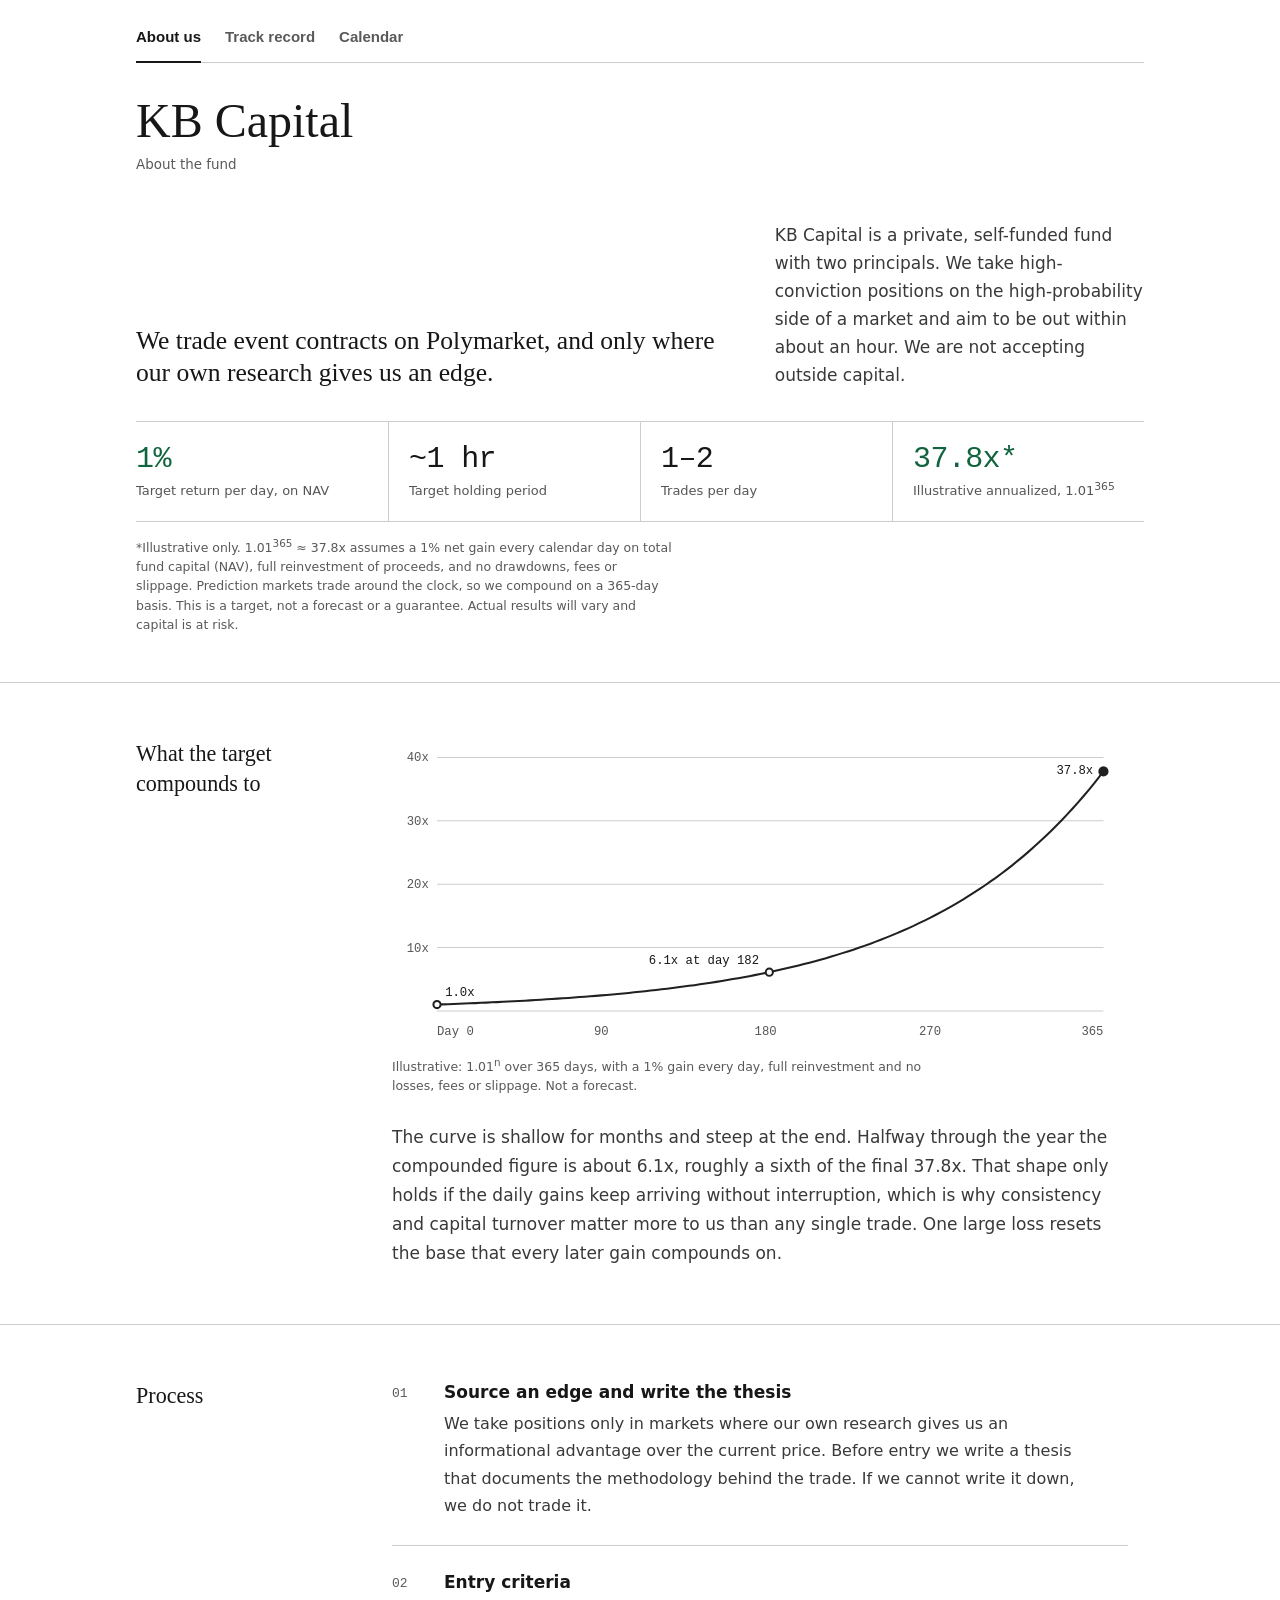
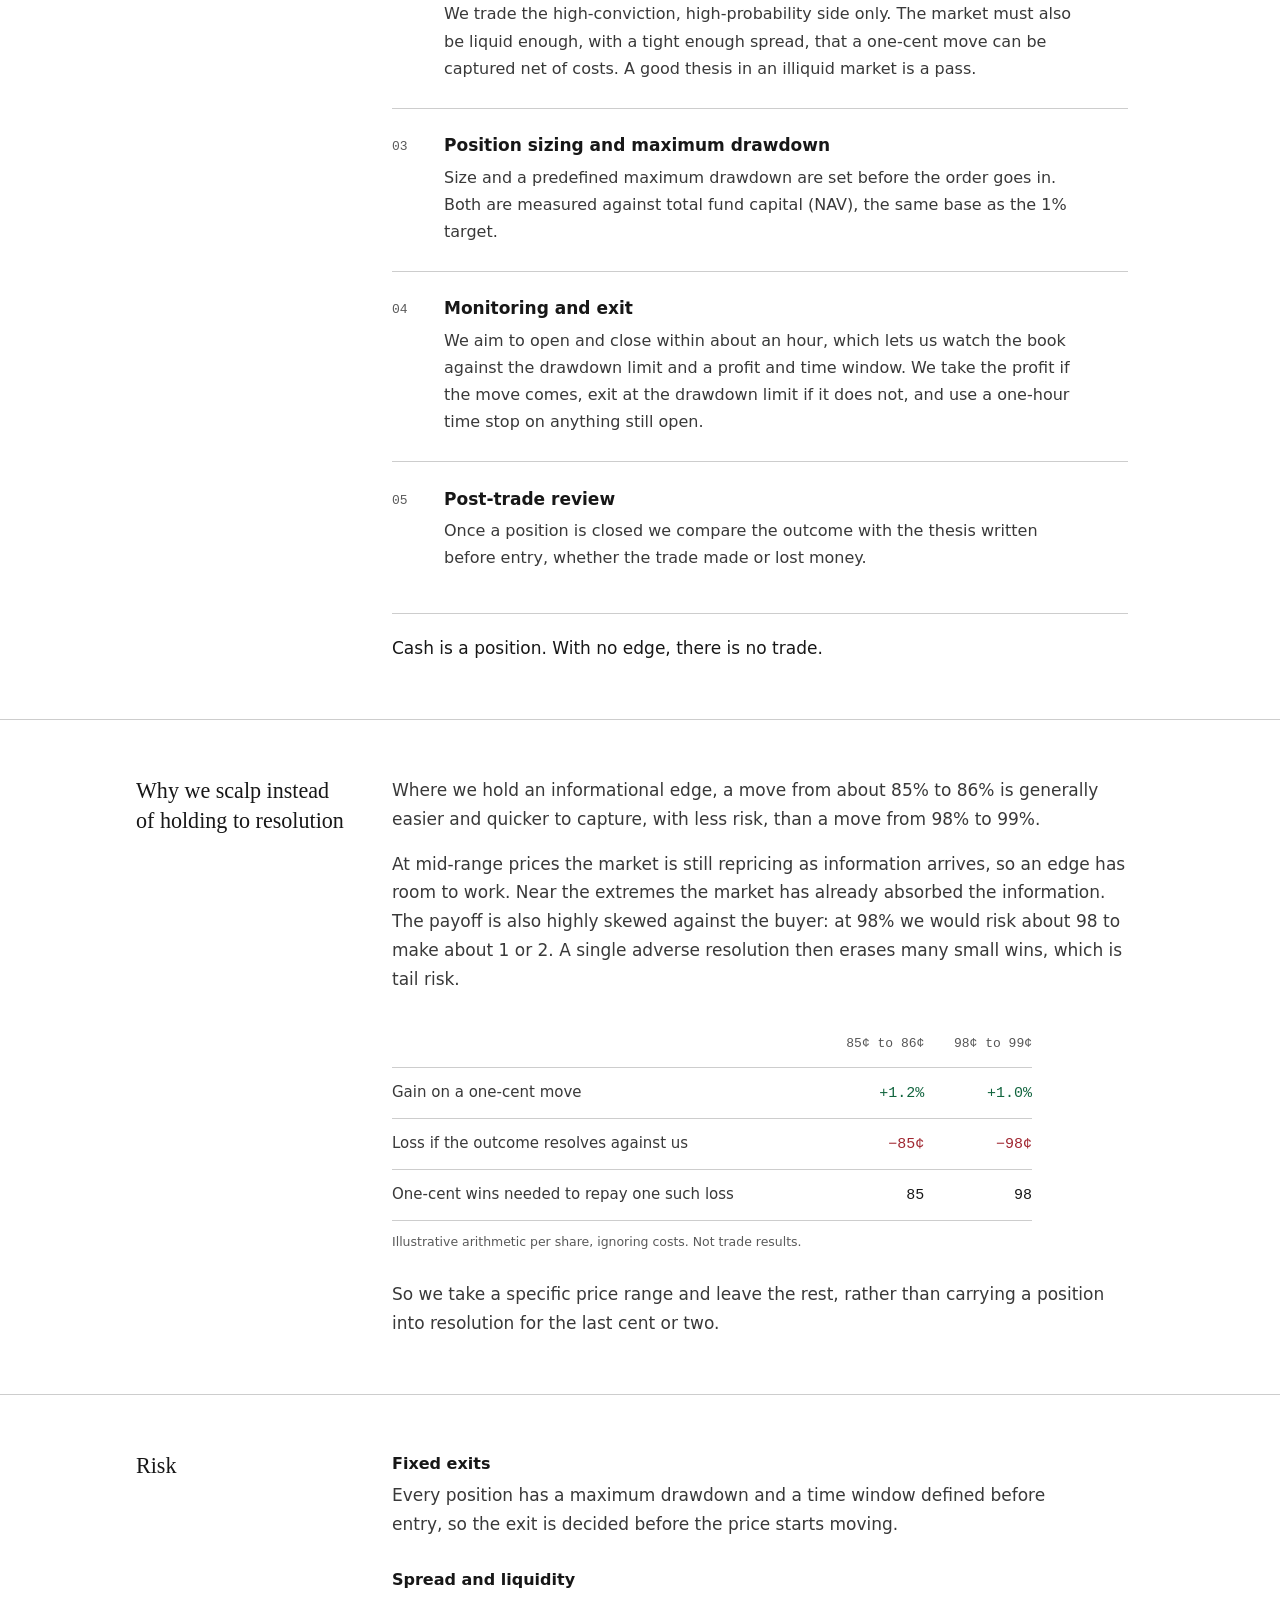
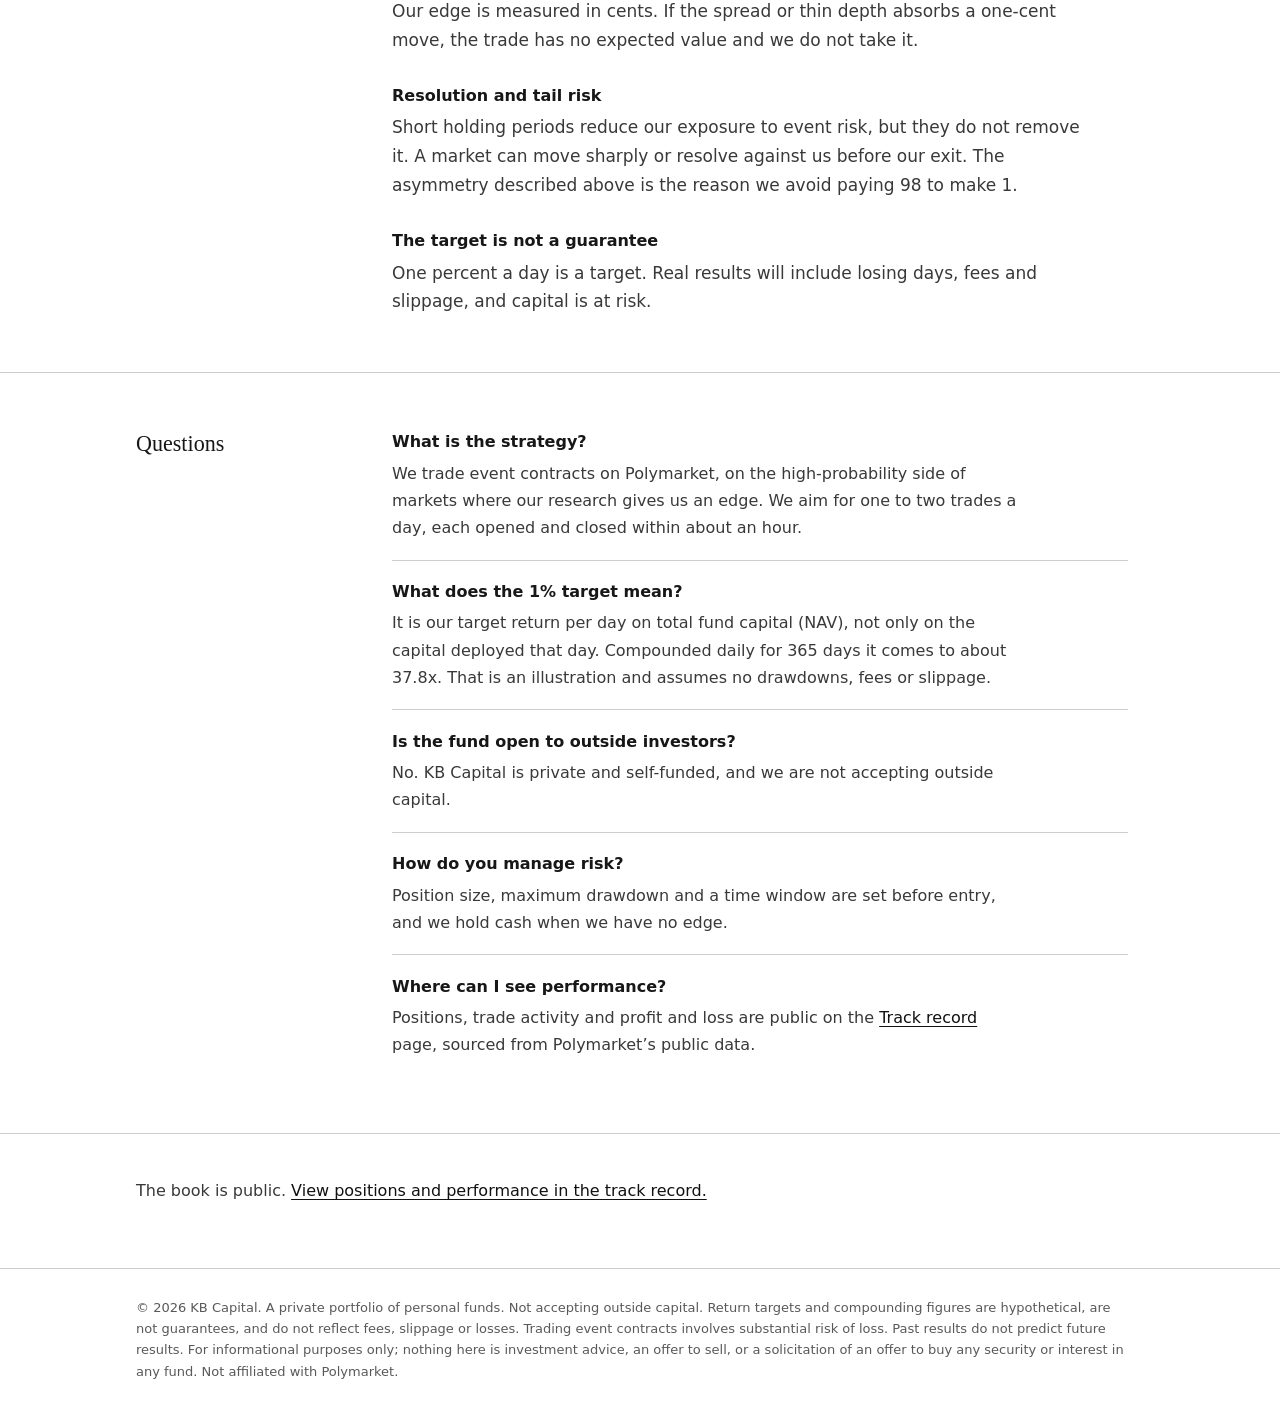
==== index.html @ a749945e "Make the wallet directly copyable and color financial figures" ====
<!doctype html>
<html lang="en">
<head>
  <meta charset="utf-8">
  <meta name="viewport" content="width=device-width, initial-scale=1, viewport-fit=cover">
  <title>KB Capital | Private event-contract fund</title>
  <meta name="description" content="KB Capital is a private, self-funded fund trading event contracts on Polymarket, only where its own research gives it an informational edge.">
  <meta http-equiv="Content-Security-Policy" content="default-src 'none'; script-src 'self'; style-src 'self' https://fonts.googleapis.com; font-src https://fonts.gstatic.com; img-src 'self' data:; base-uri 'none'; form-action 'none'">
  <meta name="referrer" content="no-referrer">
  <meta name="color-scheme" content="light">
  <meta name="theme-color" content="#ffffff">
  <meta property="og:title" content="KB Capital | Private event-contract fund">
  <meta property="og:image" content="https://kbcap.fund/favicon.png">
  <meta property="og:description" content="A private, self-funded fund trading event contracts on Polymarket, only where its own research gives it an informational edge.">
  <link rel="canonical" href="https://kbcap.fund/">
  <link rel="icon" type="image/png" href="/favicon.png">
  <link rel="apple-touch-icon" href="/favicon.png">
  <link rel="preconnect" href="https://fonts.googleapis.com">
  <link rel="preconnect" href="https://fonts.gstatic.com" crossorigin>
  <link href="https://fonts.googleapis.com/css2?family=Inter:wght@400;500;600;700&family=JetBrains+Mono:wght@400;500&family=Open+Sans:wght@400;500;600;700&display=swap" rel="stylesheet">
  <link rel="stylesheet" href="/about.css?v=6">
  <link rel="stylesheet" href="/paper.css?v=2">
</head>
<body>
  <!-- Top bar (same as the Predictions and Calendar pages) -->
  <div class="topbar">
    <div class="topbar-in">
      <nav class="topnav" aria-label="Portfolio sections">
        <a class="on" href="/" aria-current="page">About us</a>
        <a href="/predictions/">Track record</a>
        <a href="/calendar/">Calendar</a>
      </nav>
    </div>
  </div>

  <main>
    <!-- Hero -->
    <header class="fund-heading wrap"><h1>KB Capital</h1><p>About the fund</p></header>
    <section class="hero" aria-labelledby="h-hero">
      <div class="wrap hero-in">
        <h2 id="h-hero">We trade event contracts on Polymarket, and only where our own research gives us an edge.</h2>
        <p class="lede">KB Capital is a private, self-funded fund with two principals. We take high-conviction positions on the high-probability side of a market and aim to be out within about an hour. We are not accepting outside capital.</p>
      </div>
    </section>

    <!-- Key figures -->
    <section class="figures" aria-label="Key figures">
      <div class="wrap">
        <dl class="figs">
          <div><dt>Target return per day, on NAV</dt><dd>1%</dd></div>
          <div><dt>Target holding period</dt><dd>~1 hr</dd></div>
          <div><dt>Trades per day</dt><dd>1&ndash;2</dd></div>
          <div><dt>Illustrative annualized, 1.01<sup>365</sup></dt><dd>37.8x*</dd></div>
        </dl>
        <p class="fine">*Illustrative only. 1.01<sup>365</sup> &asymp; 37.8x assumes a 1% net gain every calendar day on total fund capital (NAV), full reinvestment of proceeds, and no drawdowns, fees or slippage. Prediction markets trade around the clock, so we compound on a 365-day basis. This is a target, not a forecast or a guarantee. Actual results will vary and capital is at risk.</p>
      </div>
    </section>

    <!-- Compounding curve -->
    <section class="sec sec-tight" aria-labelledby="h-curve">
      <div class="wrap sec-in">
        <h2 id="h-curve">What the target compounds to</h2>
        <div class="sec-body">
          <figure class="chart">
<svg class="curve cw" viewBox="0 0 720 300" role="img" aria-labelledby="cw-t cw-d" focusable="false">
<title id="cw-t">Illustrative compounding curve</title>
<desc id="cw-d">A 1% gain every day for 365 days compounds from 1.0x to about 37.8x. The curve is shallow for the first half of the year, about 6.1x at day 182, and steep in the last quarter. Illustrative only.</desc>
<g class="grid">
<line x1="44" x2="696" y1="204.0" y2="204.0"/>
<line x1="44" x2="696" y1="142.0" y2="142.0"/>
<line x1="44" x2="696" y1="80.0" y2="80.0"/>
<line x1="44" x2="696" y1="18.0" y2="18.0"/>
</g>
<line class="base" x1="44" x2="696" y1="266.0" y2="266.0"/>
<g class="ax ay">
<text x="36" y="208.0" text-anchor="end">10x</text>
<text x="36" y="146.0" text-anchor="end">20x</text>
<text x="36" y="84.0" text-anchor="end">30x</text>
<text x="36" y="22.0" text-anchor="end">40x</text>
</g>
<g class="ax ax-x">
<text x="44.0" y="290" text-anchor="start">Day 0</text>
<text x="204.8" y="290" text-anchor="middle">90</text>
<text x="365.5" y="290" text-anchor="middle">180</text>
<text x="526.3" y="290" text-anchor="middle">270</text>
<text x="696.0" y="290" text-anchor="end">365</text>
</g>
<path class="line" d="M44.0 259.8 L49.4 259.6 L54.7 259.4 L60.1 259.2 L65.4 259.0 L70.8 258.8 L76.2 258.6 L81.5 258.4 L86.9 258.1 L92.2 257.9 L97.6 257.6 L102.9 257.4 L108.3 257.1 L113.7 256.9 L119.0 256.6 L124.4 256.3 L129.7 256.0 L135.1 255.7 L140.5 255.4 L145.8 255.1 L151.2 254.7 L156.5 254.4 L161.9 254.0 L167.3 253.7 L172.6 253.3 L178.0 252.9 L183.3 252.5 L188.7 252.1 L194.0 251.7 L199.4 251.3 L204.8 250.8 L210.1 250.4 L215.5 249.9 L220.8 249.4 L226.2 248.9 L231.6 248.4 L236.9 247.8 L242.3 247.3 L247.6 246.7 L253.0 246.1 L258.4 245.5 L263.7 244.9 L269.1 244.3 L274.4 243.6 L279.8 242.9 L285.2 242.2 L290.5 241.5 L295.9 240.8 L301.2 240.0 L306.6 239.2 L311.9 238.4 L317.3 237.6 L322.7 236.7 L328.0 235.8 L333.4 234.9 L338.7 234.0 L344.1 233.0 L349.5 232.0 L354.8 231.0 L360.2 229.9 L365.5 228.8 L370.9 227.7 L376.3 226.5 L381.6 225.3 L387.0 224.1 L392.3 222.8 L397.7 221.5 L403.0 220.2 L408.4 218.8 L413.8 217.4 L419.1 215.9 L424.5 214.4 L429.8 212.8 L435.2 211.2 L440.6 209.5 L445.9 207.8 L451.3 206.1 L456.6 204.3 L462.0 202.4 L467.4 200.5 L472.7 198.5 L478.1 196.4 L483.4 194.3 L488.8 192.1 L494.1 189.9 L499.5 187.6 L504.9 185.2 L510.2 182.8 L515.6 180.2 L520.9 177.7 L526.3 175.0 L531.7 172.2 L537.0 169.4 L542.4 166.4 L547.7 163.4 L553.1 160.3 L558.5 157.1 L563.8 153.8 L569.2 150.4 L574.5 146.9 L579.9 143.3 L585.2 139.6 L590.6 135.8 L596.0 131.8 L601.3 127.8 L606.7 123.6 L612.0 119.2 L617.4 114.8 L622.8 110.2 L628.1 105.5 L633.5 100.6 L638.8 95.6 L644.2 90.5 L649.6 85.1 L654.9 79.7 L660.3 74.0 L665.6 68.2 L671.0 62.2 L676.4 56.0 L681.7 49.7 L687.1 43.1 L692.4 36.4 L696.0 31.7"/>
<circle class="pt" cx="369.1" cy="228.1" r="3.5"/>
<text class="lab" x="359.1" y="220.1" text-anchor="end">6.1x at day 182</text>
<circle class="pt" cx="44.0" cy="259.8" r="3.5"/>
<text class="lab" x="52.0" y="251.8">1.0x</text>
<circle class="pt end" cx="696.0" cy="31.7" r="4"/>
<text class="lab end" x="686.0" y="34.7" text-anchor="end">37.8x</text>
</svg>
<svg class="curve cn" viewBox="0 0 340 280" role="img" aria-labelledby="cn-t cn-d" focusable="false">
<title id="cn-t">Illustrative compounding curve</title>
<desc id="cn-d">A 1% gain every day for 365 days compounds from 1.0x to about 37.8x. The curve is shallow for the first half of the year, about 6.1x at day 182, and steep in the last quarter. Illustrative only.</desc>
<g class="grid">
<line x1="40" x2="324" y1="190.5" y2="190.5"/>
<line x1="40" x2="324" y1="133.0" y2="133.0"/>
<line x1="40" x2="324" y1="75.5" y2="75.5"/>
<line x1="40" x2="324" y1="18.0" y2="18.0"/>
</g>
<line class="base" x1="40" x2="324" y1="248.0" y2="248.0"/>
<g class="ax ay">
<text x="32" y="194.5" text-anchor="end">10x</text>
<text x="32" y="137.0" text-anchor="end">20x</text>
<text x="32" y="79.5" text-anchor="end">30x</text>
<text x="32" y="22.0" text-anchor="end">40x</text>
</g>
<g class="ax ax-x">
<text x="40.0" y="270" text-anchor="start">Day 0</text>
<text x="180.1" y="270" text-anchor="middle">180</text>
<text x="324.0" y="270" text-anchor="end">365</text>
</g>
<path class="line" d="M40.0 242.2 L42.3 242.1 L44.7 241.9 L47.0 241.7 L49.3 241.5 L51.7 241.3 L54.0 241.1 L56.3 240.9 L58.7 240.7 L61.0 240.5 L63.3 240.2 L65.7 240.0 L68.0 239.8 L70.3 239.5 L72.7 239.3 L75.0 239.0 L77.3 238.7 L79.7 238.4 L82.0 238.2 L84.4 237.9 L86.7 237.6 L89.0 237.2 L91.4 236.9 L93.7 236.6 L96.0 236.2 L98.4 235.9 L100.7 235.5 L103.0 235.1 L105.4 234.7 L107.7 234.3 L110.0 233.9 L112.4 233.5 L114.7 233.1 L117.0 232.6 L119.4 232.1 L121.7 231.7 L124.0 231.2 L126.4 230.6 L128.7 230.1 L131.0 229.6 L133.4 229.0 L135.7 228.4 L138.0 227.9 L140.4 227.2 L142.7 226.6 L145.0 226.0 L147.4 225.3 L149.7 224.6 L152.0 223.9 L154.4 223.2 L156.7 222.4 L159.0 221.6 L161.4 220.8 L163.7 220.0 L166.0 219.2 L168.4 218.3 L170.7 217.4 L173.1 216.5 L175.4 215.5 L177.7 214.5 L180.1 213.5 L182.4 212.5 L184.7 211.4 L187.1 210.3 L189.4 209.2 L191.7 208.0 L194.1 206.8 L196.4 205.5 L198.7 204.2 L201.1 202.9 L203.4 201.5 L205.7 200.1 L208.1 198.7 L210.4 197.2 L212.7 195.6 L215.1 194.1 L217.4 192.4 L219.7 190.7 L222.1 189.0 L224.4 187.2 L226.7 185.4 L229.1 183.5 L231.4 181.5 L233.7 179.5 L236.1 177.4 L238.4 175.3 L240.7 173.1 L243.1 170.8 L245.4 168.5 L247.7 166.1 L250.1 163.6 L252.4 161.0 L254.8 158.4 L257.1 155.7 L259.4 152.9 L261.8 150.0 L264.1 147.0 L266.4 144.0 L268.8 140.8 L271.1 137.6 L273.4 134.2 L275.8 130.8 L278.1 127.2 L280.4 123.6 L282.8 119.8 L285.1 115.9 L287.4 111.9 L289.8 107.8 L292.1 103.5 L294.4 99.1 L296.8 94.6 L299.1 90.0 L301.4 85.2 L303.8 80.3 L306.1 75.2 L308.4 70.0 L310.8 64.6 L313.1 59.0 L315.4 53.3 L317.8 47.4 L320.1 41.3 L322.4 35.0 L324.0 30.7"/>
<circle class="pt" cx="181.6" cy="212.8" r="3.5"/>
<text class="lab" x="171.6" y="204.8" text-anchor="end">6.1x at day 182</text>
<circle class="pt" cx="40.0" cy="242.2" r="3.5"/>
<text class="lab" x="48.0" y="234.2">1.0x</text>
<circle class="pt end" cx="324.0" cy="30.7" r="4"/>
<text class="lab end" x="314.0" y="33.7" text-anchor="end">37.8x</text>
</svg>
            <figcaption>Illustrative: 1.01<sup>n</sup> over 365 days, with a 1% gain every day, full reinvestment and no losses, fees or slippage. Not a forecast.</figcaption>
          </figure>
          <p class="prose">The curve is shallow for months and steep at the end. Halfway through the year the compounded figure is about 6.1x, roughly a sixth of the final 37.8x. That shape only holds if the daily gains keep arriving without interruption, which is why consistency and capital turnover matter more to us than any single trade. One large loss resets the base that every later gain compounds on.</p>
        </div>
      </div>
    </section>

    <!-- Process -->
    <section class="sec" id="process" aria-labelledby="h-process">
      <div class="wrap sec-in">
        <h2 id="h-process">Process</h2>
        <div class="sec-body">
          <ol class="process">
            <li>
              <span class="n">01</span>
              <div>
                <h3>Source an edge and write the thesis</h3>
                <p>We take positions only in markets where our own research gives us an informational advantage over the current price. Before entry we write a thesis that documents the methodology behind the trade. If we cannot write it down, we do not trade it.</p>
                <!-- TODO: add what the thesis template contains (fields, length) if you want to show it. -->
              </div>
            </li>
            <li>
              <span class="n">02</span>
              <div>
                <h3>Entry criteria</h3>
                <p>We trade the high-conviction, high-probability side only. The market must also be liquid enough, with a tight enough spread, that a one-cent move can be captured net of costs. A good thesis in an illiquid market is a pass.</p>
                <!-- TODO: add the probability range you consider tradeable, if you want to publish it. -->
              </div>
            </li>
            <li>
              <span class="n">03</span>
              <div>
                <h3>Position sizing and maximum drawdown</h3>
                <p>Size and a predefined maximum drawdown are set before the order goes in. Both are measured against total fund capital (NAV), the same base as the 1% target.</p>
              </div>
            </li>
            <li>
              <span class="n">04</span>
              <div>
                <h3>Monitoring and exit</h3>
                <p>We aim to open and close within about an hour, which lets us watch the book against the drawdown limit and a profit and time window. We take the profit if the move comes, exit at the drawdown limit if it does not, and use a one-hour time stop on anything still open.</p>
              </div>
            </li>
            <li>
              <span class="n">05</span>
              <div>
                <h3>Post-trade review</h3>
                <p>Once a position is closed we compare the outcome with the thesis written before entry, whether the trade made or lost money.</p>
                <!-- TODO: describe the review format or cadence if you want to publish it. -->
              </div>
            </li>
          </ol>
          <p class="prose aside">Cash is a position. With no edge, there is no trade.</p>
        </div>
      </div>
    </section>

    <!-- Principle -->
    <section class="sec sec-wide" id="principle" aria-labelledby="h-principle">
      <div class="wrap sec-in">
        <h2 id="h-principle">Why we scalp instead of holding to resolution</h2>
        <div class="sec-body">
          <p class="prose">Where we hold an informational edge, a move from about 85% to 86% is generally easier and quicker to capture, with less risk, than a move from 98% to 99%.</p>
          <p class="prose">At mid-range prices the market is still repricing as information arrives, so an edge has room to work. Near the extremes the market has already absorbed the information. The payoff is also highly skewed against the buyer: at 98% we would risk about 98 to make about 1 or 2. A single adverse resolution then erases many small wins, which is tail risk.</p>
          <table class="tbl">
            <caption>Illustrative arithmetic per share, ignoring costs. Not trade results.</caption>
            <thead>
              <tr><th scope="col"></th><th scope="col">85&cent; to 86&cent;</th><th scope="col">98&cent; to 99&cent;</th></tr>
            </thead>
            <tbody>
              <tr><th scope="row">Gain on a one-cent move</th><td class="money">+1.2%</td><td class="money">+1.0%</td></tr>
              <tr><th scope="row">Loss if the outcome resolves against us</th><td class="loss">&minus;85&cent;</td><td class="loss">&minus;98&cent;</td></tr>
              <tr><th scope="row">One-cent wins needed to repay one such loss</th><td>85</td><td>98</td></tr>
            </tbody>
          </table>
          <p class="prose">So we take a specific price range and leave the rest, rather than carrying a position into resolution for the last cent or two.</p>
        </div>
      </div>
    </section>

    <!-- Risk -->
    <section class="sec" id="risk" aria-labelledby="h-risk">
      <div class="wrap sec-in">
        <h2 id="h-risk">Risk</h2>
        <div class="sec-body prose">
          <h3>Fixed exits</h3>
          <p>Every position has a maximum drawdown and a time window defined before entry, so the exit is decided before the price starts moving.</p>
          <h3>Spread and liquidity</h3>
          <p>Our edge is measured in cents. If the spread or thin depth absorbs a one-cent move, the trade has no expected value and we do not take it.</p>
          <h3>Resolution and tail risk</h3>
          <p>Short holding periods reduce our exposure to event risk, but they do not remove it. A market can move sharply or resolve against us before our exit. The asymmetry described above is the reason we avoid paying 98 to make 1.</p>
          <h3>The target is not a guarantee</h3>
          <p>One percent a day is a target. Real results will include losing days, fees and slippage, and capital is at risk.</p>
        </div>
      </div>
    </section>

    <!-- FAQ -->
    <section class="sec" id="faq" aria-labelledby="h-faq">
      <div class="wrap sec-in">
        <h2 id="h-faq">Questions</h2>
        <div class="sec-body">
          <dl class="qa">
            <div>
              <dt>What is the strategy?</dt>
              <dd>We trade event contracts on Polymarket, on the high-probability side of markets where our research gives us an edge. We aim for one to two trades a day, each opened and closed within about an hour.</dd>
            </div>
            <div>
              <dt>What does the 1% target mean?</dt>
              <dd>It is our target return per day on total fund capital (NAV), not only on the capital deployed that day. Compounded daily for 365 days it comes to about 37.8x. That is an illustration and assumes no drawdowns, fees or slippage.</dd>
            </div>
            <div>
              <dt>Is the fund open to outside investors?</dt>
              <dd>No. KB Capital is private and self-funded, and we are not accepting outside capital.</dd>
            </div>
            <div>
              <dt>How do you manage risk?</dt>
              <dd>Position size, maximum drawdown and a time window are set before entry, and we hold cash when we have no edge.</dd>
            </div>
            <div>
              <dt>Where can I see performance?</dt>
              <dd>Positions, trade activity and profit and loss are public on the <a href="/predictions/">Track record</a> page, sourced from Polymarket&rsquo;s public data.</dd>
            </div>
          </dl>
        </div>
      </div>
    </section>

    <!-- Closing line -->
    <section class="close" aria-label="Performance">
      <div class="wrap">
        <p>The book is public. <a href="/predictions/">View positions and performance in the track record.</a></p>
      </div>
    </section>
  </main>

  <footer class="site-footer">
    <div class="wrap">
      <p>&copy; 2026 KB Capital. A private portfolio of personal funds. Not accepting outside capital. Return targets and compounding figures are hypothetical, are not guarantees, and do not reflect fees, slippage or losses. Trading event contracts involves substantial risk of loss. Past results do not predict future results. For informational purposes only; nothing here is investment advice, an offer to sell, or a solicitation of an offer to buy any security or interest in any fund. Not affiliated with Polymarket.</p>
    </div>
  </footer>
</body>
</html>
---- about.css ----
/* KB Capital: About page. Self-contained; the Predictions and Calendar pages use style.css. */

:root {
  --bg: #15202B;
  --surface: #1E2A36;
  --border: #26333F;
  --text: #E6EDF3;
  --body: #AAB5C0;
  --text-2: #8B98A5;
  --muted: #6B7A88;
  --blue: #2E7CF6;
  --blue-hover: #5B9BFF;
  --green: #3DB468;
  --mono: "JetBrains Mono", ui-monospace, SFMono-Regular, Menlo, Consolas, monospace;
  --r: 4px;
}

* { box-sizing: border-box; }
body {
  margin: 0;
  background: var(--bg);
  color: var(--text);
  font-family: "Open Sans", system-ui, sans-serif;
  font-size: 1rem;
  line-height: 1.6;
  -webkit-font-smoothing: antialiased;
  -moz-osx-font-smoothing: grayscale;
}
h1, h2, h3, p, dl, dd, ol, figure { margin: 0; }
a { color: inherit; }
:focus-visible { outline: 2px solid var(--blue-hover); outline-offset: 2px; border-radius: var(--r); }
sup { line-height: 0; }

/* top bar: same tabs as the Predictions and Calendar pages (sizes in rem to match style.css) */
html { font-size: 16px; -webkit-text-size-adjust: 100%; }
@media (min-width: 1600px) { html { font-size: 18px; } }
@media (min-width: 2200px) { html { font-size: 22px; } }
@media (min-width: 3000px) { html { font-size: 30px; } }
.topbar { background: var(--bg); }
.topbar-in { max-width: 65rem; margin: 0 auto; padding: max(1rem, env(safe-area-inset-top)) max(1rem, env(safe-area-inset-right)) 0 max(1rem, env(safe-area-inset-left)); }
@media (min-width: 1600px) { .topbar-in { max-width: 72rem; } }
@media (min-width: 2200px) { .topbar-in { max-width: 78rem; } }
.topnav { border-bottom: 1px solid #2c3f4f; margin-bottom: 1rem; display: flex; align-items: flex-end; gap: 1.5rem; font-family: "Inter", -apple-system, BlinkMacSystemFont, "Segoe UI", Roboto, sans-serif; line-height: 1.45; }
.topnav a { font-size: .9375rem; font-weight: 600; color: #7f8c9b; padding: .625rem 0 .875rem; position: relative; text-decoration: none; }
.topnav a:hover, .topnav a.on { color: #fff; }
.topnav a.on::after { content: ""; position: absolute; left: 0; right: 0; bottom: -1px; height: 2px; background: #fff; }
@media (max-width: 520px) { .topbar-in { padding-top: max(.5rem, env(safe-area-inset-top)); } .topnav { margin-bottom: .75rem; } }

/* page width and left edge match the top bar */
.wrap { max-width: 65rem; margin: 0 auto; padding: 0 max(1rem, env(safe-area-inset-right)) 0 max(1rem, env(safe-area-inset-left)); }
@media (min-width: 1600px) { .wrap { max-width: 72rem; } }
@media (min-width: 2200px) { .wrap { max-width: 78rem; } }

/* hero */
.hero { padding: 3.25rem 0 3rem; }
.hero-in { display: grid; grid-template-columns: minmax(0, 1.6fr) minmax(0, 1fr); gap: 3rem; align-items: end; }
h1 { font-size: clamp(1.625rem, 1rem + 2vw, 2.375rem); font-weight: 600; line-height: 1.2; letter-spacing: -.015em; max-width: 21em; text-wrap: balance; }
.lede { color: var(--body); font-size: 1.0625rem; line-height: 1.65; max-width: 30rem; }

/* key figures: a ruled row, no boxes */
.figs { display: grid; grid-template-columns: repeat(4, minmax(0, 1fr)); border-top: 1px solid var(--border); border-bottom: 1px solid var(--border); }
.figs > div { display: flex; flex-direction: column; padding: 1.25rem 1.25rem 1.25rem 1.25rem; }
.figs > div:first-child { padding-left: 0; }
.figs > div + div { border-left: 1px solid var(--border); }
.figs dt { order: 2; margin-top: .35rem; font-size: .8125rem; line-height: 1.4; color: var(--text-2); }
.figs dd { order: 1; font-family: var(--mono); font-size: 1.875rem; font-weight: 500; line-height: 1.15; font-variant-numeric: tabular-nums; letter-spacing: -.02em; }
.fine { max-width: 68ch; margin-top: 1rem; font-size: .78rem; line-height: 1.55; color: var(--muted); }

/* sections: narrow label column, wide content column */
.sec { padding: 4.5rem 0; border-top: 1px solid var(--border); }
.sec-tight { padding: 3rem 0 4rem; margin-top: 3rem; }
.sec-wide { padding: 5.5rem 0; }
.sec-in { display: grid; grid-template-columns: 13rem minmax(0, 1fr); gap: 3rem; }
.sec h2 { font-size: 1.0625rem; font-weight: 600; line-height: 1.35; max-width: 11em; text-wrap: balance; }
.sec-body { min-width: 0; }

.prose { max-width: 68ch; }
.prose p, p.prose { color: var(--body); font-size: 1.0625rem; line-height: 1.7; }
.sec-body > .prose + .prose, .chart + .prose { margin-top: 1rem; }
.prose h3 { font-size: 1rem; font-weight: 600; color: var(--text); margin: 1.75rem 0 .3rem; }
.prose h3:first-child { margin-top: 0; }
.prose a, .qa a, .close a { color: var(--blue-hover); text-underline-offset: 3px; }

/* compounding curve */
.chart { max-width: 46rem; margin-bottom: 1.75rem; }
.curve { display: block; width: 100%; height: auto; overflow: visible; }
.curve.cn { display: none; }
.curve text { font-family: var(--mono); font-size: 12px; fill: var(--text-2); font-variant-numeric: tabular-nums; }
.curve.cn text { font-size: 11px; }
.curve .grid line { stroke: var(--border); stroke-width: 1; }
.curve .base { stroke: #2c3f4f; stroke-width: 1; }
.curve .line { fill: none; stroke: var(--blue); stroke-width: 2; stroke-linejoin: round; stroke-linecap: round; }
.curve .pt { fill: var(--bg); stroke: var(--blue); stroke-width: 2; }
.curve .pt.end { fill: var(--blue); }
.curve .lab { fill: var(--text); }
.chart figcaption { margin-top: .75rem; font-size: .78rem; line-height: 1.5; color: var(--muted); max-width: 68ch; }

/* process: numbered, read top to bottom */
.process { list-style: none; padding: 0; max-width: 46rem; }
.process li { display: grid; grid-template-columns: 3.25rem minmax(0, 1fr); padding: 1.6rem 0; border-top: 1px solid var(--border); }
.process li:first-child { padding-top: 0; border-top: 0; }
.process .n { padding-top: .2rem; font-family: var(--mono); font-size: .8125rem; color: var(--muted); font-variant-numeric: tabular-nums; }
.process h3 { font-size: 1.0625rem; font-weight: 600; line-height: 1.35; }
.process p { margin-top: .4rem; max-width: 62ch; color: var(--body); line-height: 1.7; }
.aside { margin-top: 1rem; padding-top: 1.25rem; border-top: 1px solid var(--border); max-width: 46rem; color: var(--text) !important; }

/* illustrative table */
.tbl { width: 100%; max-width: 40rem; margin: 1.75rem 0; border-collapse: collapse; font-size: .9375rem; }
.tbl caption { caption-side: bottom; text-align: left; padding-top: .7rem; font-size: .78rem; color: var(--muted); }
.tbl th, .tbl td { padding: .75rem .75rem .75rem 0; border-bottom: 1px solid var(--border); vertical-align: baseline; }
.tbl thead th { font-size: .8125rem; font-weight: 500; color: var(--text-2); text-align: right; font-family: var(--mono); border-bottom-color: #2c3f4f; }
.tbl tbody th { font-weight: 400; color: var(--body); text-align: left; }
.tbl td { text-align: right; font-family: var(--mono); font-variant-numeric: tabular-nums; }
.tbl td:last-child, .tbl thead th:last-child { padding-right: 0; }

/* FAQ: plain visible Q&A */
.qa { max-width: 46rem; }
.qa > div { padding: 1.15rem 0; border-top: 1px solid var(--border); }
.qa > div:first-child { padding-top: 0; border-top: 0; }
.qa dt { font-weight: 600; }
.qa dd { margin-top: .3rem; max-width: 62ch; color: var(--body); line-height: 1.7; }

/* closing line */
.close { padding: 2.75rem 0 4rem; border-top: 1px solid var(--border); }
.close p { font-size: 1rem; color: var(--body); }

/* footer */
.site-footer { border-top: 1px solid var(--border); padding: 1.75rem 0 3rem; font-size: .8125rem; line-height: 1.65; color: var(--muted); }
.site-footer p { max-width: 62rem; }

/* tablets */
@media (max-width: 860px) {
  .hero-in { grid-template-columns: 1fr; gap: 1.25rem; }
  .sec-in { grid-template-columns: 1fr; gap: 1.25rem; }
  .sec h2 { max-width: none; }
  .sec { padding: 3.25rem 0; }
  .sec-wide { padding: 3.75rem 0; }
  .sec-tight { padding: 2.25rem 0 3rem; margin-top: 2rem; }
  .figs { grid-template-columns: repeat(2, minmax(0, 1fr)); }
  .figs > div:nth-child(odd) { padding-left: 0; border-left: 0; }
  .figs > div:nth-child(n+3) { border-top: 1px solid var(--border); }
}

/* phones */
@media (max-width: 640px) {
  .hero { padding: 2rem 0 2rem; }
  .figs dd { font-size: 1.5rem; }
  .curve.cw { display: none; }
  .curve.cn { display: block; }
  .process li { grid-template-columns: 2.5rem minmax(0, 1fr); }
  .tbl { font-size: .875rem; }
}

@media (prefers-reduced-motion: reduce) { * { transition: none !important; animation: none !important; } }

/* Portfolio report typography and spacing. */
:root {
  --bg: #1d2b39;
  --text: #fff;
  --border: #40505d;
  --body: #c4cdd4;
  --text-2: #a8b5bf;
  --muted: #a8b5bf;
  --blue: #a5c3c6;
  --blue-hover: #c4dddd;
}
body { font-family: Inter, system-ui, sans-serif; }
.topnav { border-color: var(--border); }
.topnav a { color: var(--muted); }
.fund-heading { padding-block: 1rem 1.35rem; }
.fund-heading h1, .hero h2, .sec h2 {
  font-family: Georgia, "Times New Roman", serif;
  font-weight: 400;
}
.fund-heading h1 { font-size: clamp(2rem, 4vw, 3rem); line-height: 1.1; letter-spacing: normal; }
.fund-heading p { color: var(--muted); font-size: .84rem; margin-top: .4rem; }
.hero { padding-block: 1.5rem 2rem; }
.hero h2 { font-size: clamp(1.4rem, 2vw, 2rem); line-height: 1.25; }
.sec h2 { font-size: 1.38rem; }
.sec { padding-block: clamp(2rem, 5vw, 3.5rem); }
---- paper.css ----
/* Ink, paper, and rules shared by all three portfolio pages. */
:root, body.record {
  color-scheme: light;
  --bg: #fff;
  --panel: #fff;
  --surface: #f6f6f6;
  --text: #171717;
  --body: #393939;
  --text-2: #555;
  --muted: #595959;
  --border: #cdcdcd;
  --soft: #ededed;
  --hover: #f6f6f6;
  --green: #171717;
  --red: #404040;
  --accent: #202020;
  --blue: #202020;
  --blue-hover: #111;
  --seg: #eee;
}
.topnav a:hover, .topnav a.on { color: var(--text); }
.topnav a.on::after { background: var(--text); }
.curve .base { stroke: var(--border); }
.tbl thead th { border-color: var(--border); }
.record .panel { border-radius: 0; border-top: 2px solid var(--text); }
.record .pill, .record .pill.no { background: var(--soft); color: var(--text); }
.record .ranges button.on { background: var(--text); color: var(--bg); }
.record .live.live i { box-shadow: none; }
.record .day.hit, .record .lg.hit { background: #242424; border-color: #242424; color: white; }
.record .day.gain, .record .lg.gain { background: #dedede; border-color: #888; color: #171717; }
.record .day.miss, .record .lg.miss {
  background: repeating-linear-gradient(135deg, white 0 4px, #e3e3e3 4px 5px);
  color: #171717;
  border-color: #888;
}
.record .day.today { outline: 2px solid #111; outline-offset: 1px; box-shadow: none; }
.record .cal-tip { background: white; color: #171717; border-color: #888; box-shadow: 0 3px 12px #0002; }
.record .cal-tip .st { color: #171717; }

:root, body.record { --green: #11643e; --red: #a02731; }
.money, #track-nav, #track-capital, #s-cash, #s-volume, #s-positions, #s-best,
.figs > div:first-child dd, .figs > div:last-child dd { color: var(--green); }
.loss { color: var(--red); }
.record .day.hit, .record .lg.hit { background: var(--green); border-color: var(--green); }
.record .day.gain, .record .lg.gain { background: #e2f1e8; color: var(--green); border-color: #639578; }
.record .day.miss, .record .lg.miss { background: #fbebec; color: var(--red); border-color: #ba7479; }
.record .cal-tip .st.hit { color: var(--green); }
.wallet-copy { display: inline-flex; align-items: center; gap: .45rem; max-width: 100%; text-align: left; padding: .35rem 0; color: var(--muted); font: .82rem/1.4 ui-monospace, monospace; }
.wallet-copy span { overflow-wrap: anywhere; }
.wallet-copy svg { flex: none; width: 1rem; height: 1rem; }
.wallet-copy:disabled { visibility: hidden; }
#copy-status { font-size: .8rem; }
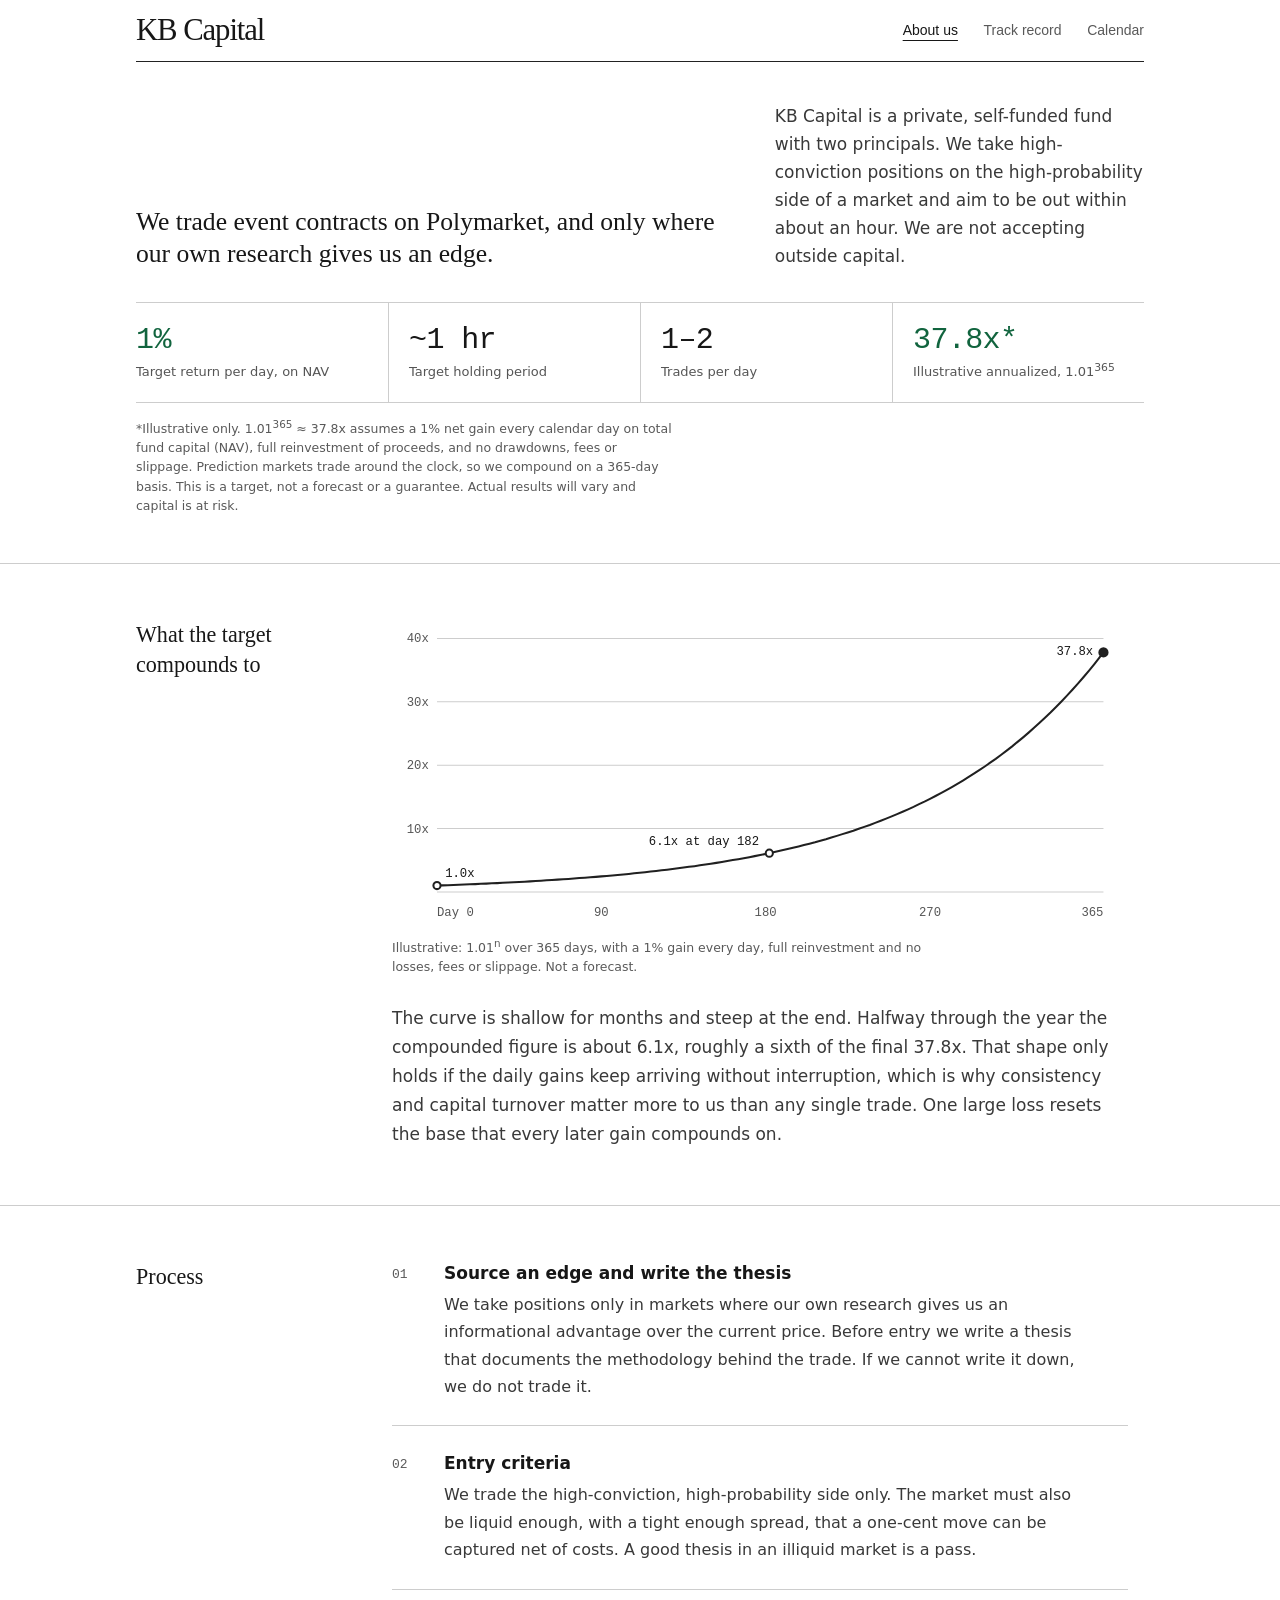
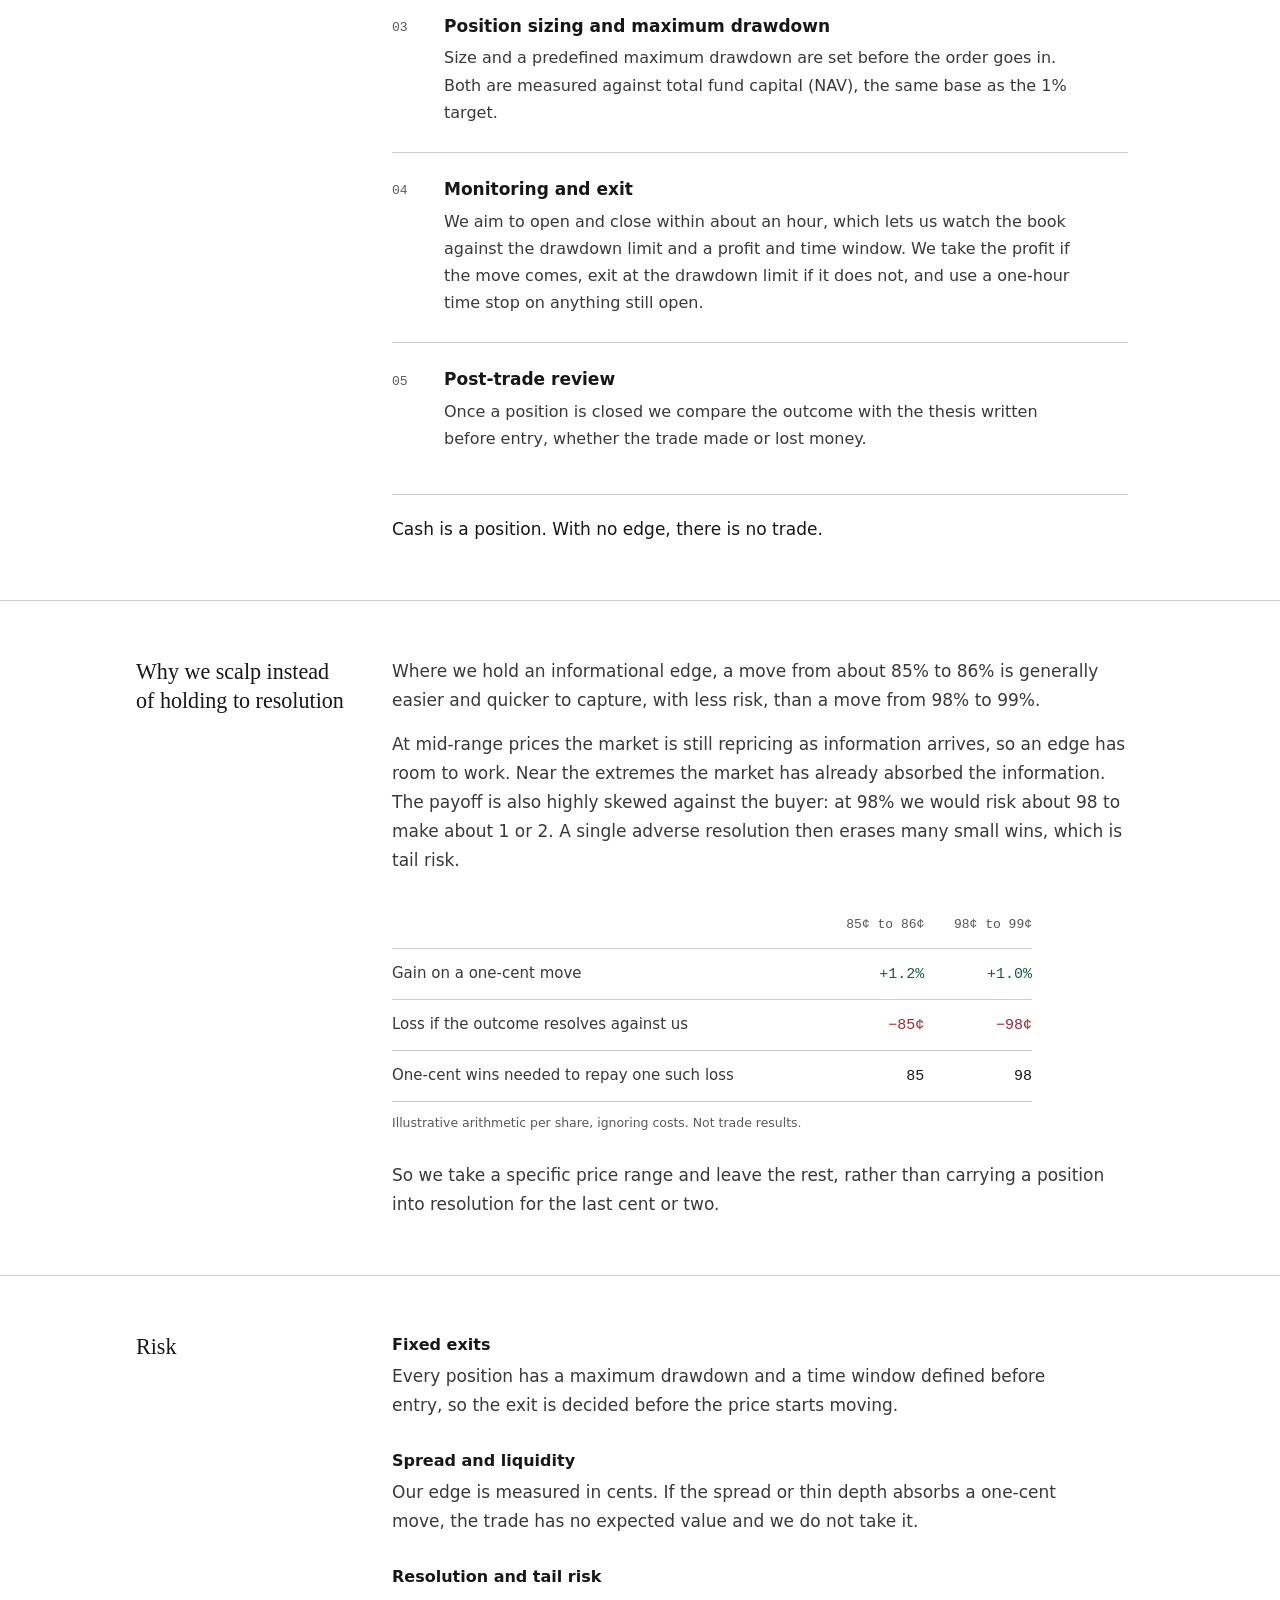
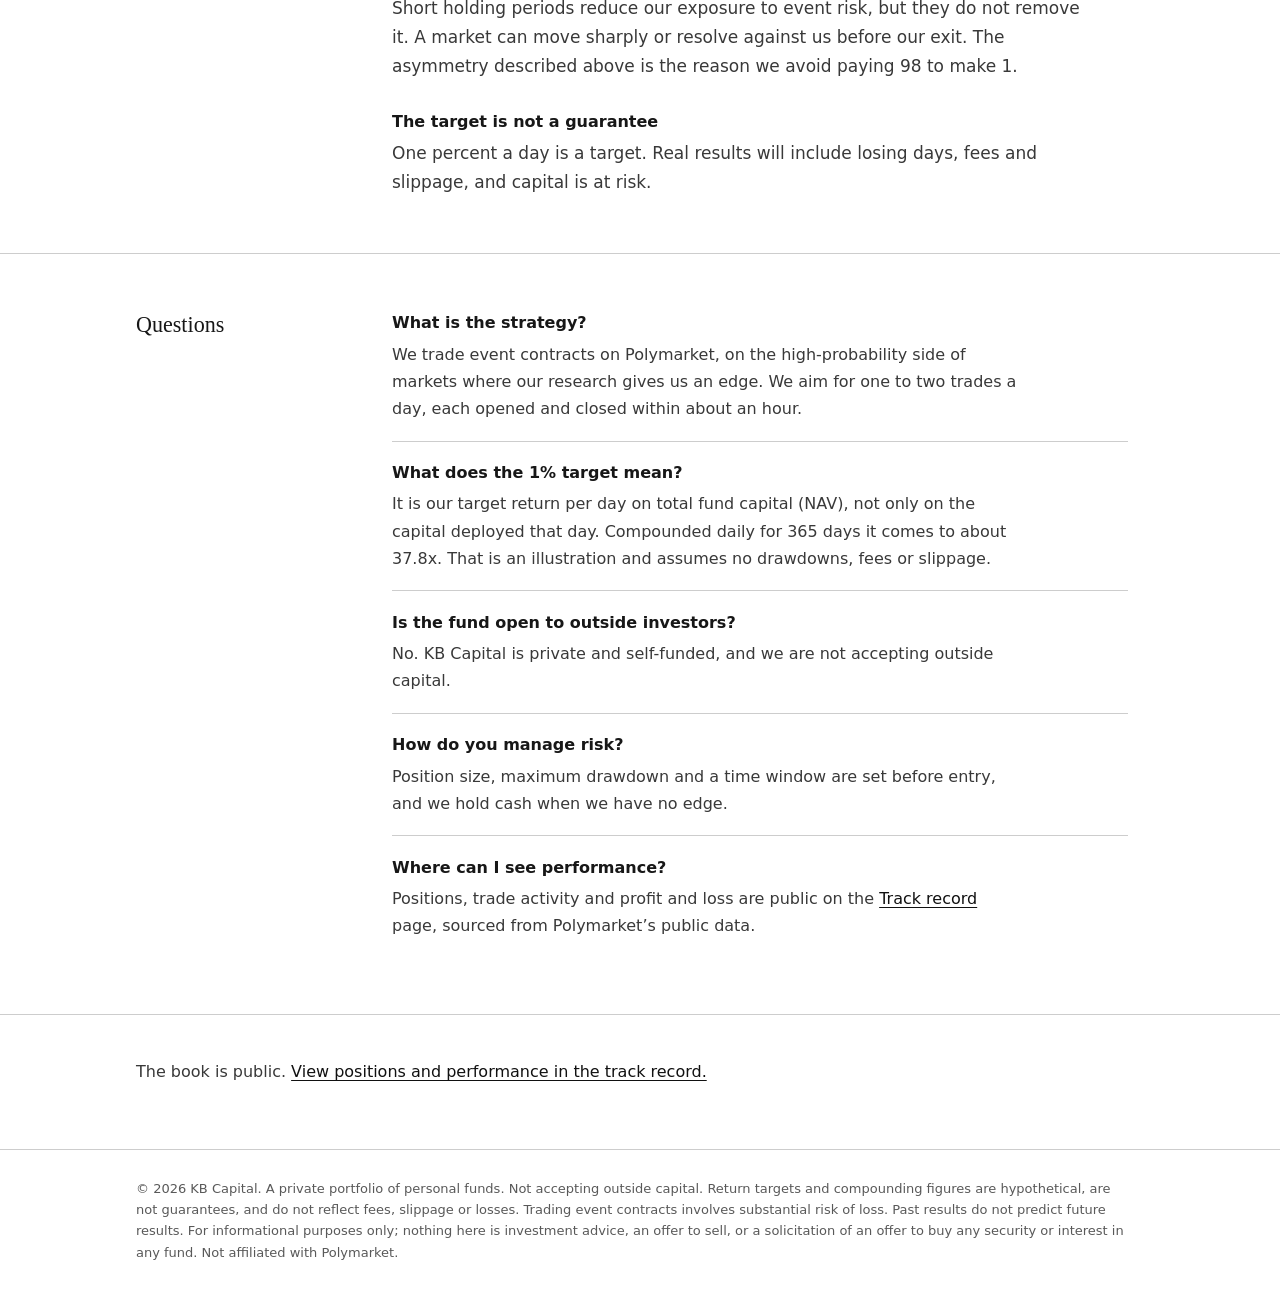
==== commit 7111b159: "Unify the fund masthead and navigation in a compact header" ====
--- a/index.html
+++ b/index.html
@@ -19,23 +19,14 @@
   <link rel="preconnect" href="https://fonts.gstatic.com" crossorigin>
   <link href="https://fonts.googleapis.com/css2?family=Inter:wght@400;500;600;700&family=JetBrains+Mono:wght@400;500&family=Open+Sans:wght@400;500;600;700&display=swap" rel="stylesheet">
   <link rel="stylesheet" href="/about.css?v=6">
-  <link rel="stylesheet" href="/paper.css?v=2">
+  <link rel="stylesheet" href="/paper.css?v=5">
 </head>
 <body>
   <!-- Top bar (same as the Predictions and Calendar pages) -->
-  <div class="topbar">
-    <div class="topbar-in">
-      <nav class="topnav" aria-label="Portfolio sections">
-        <a class="on" href="/" aria-current="page">About us</a>
-        <a href="/predictions/">Track record</a>
-        <a href="/calendar/">Calendar</a>
-      </nav>
-    </div>
-  </div>
-
+  <div class="wrap"><header class="fund-bar"><div class="fund-identity"><h1>KB Capital</h1></div><nav aria-label="Portfolio sections"><a class="on" href="/" aria-current="page">About us</a>
+<a href="/predictions/">Track record</a>
+<a href="/calendar/">Calendar</a></nav></header></div>
   <main>
-    <!-- Hero -->
-    <header class="fund-heading wrap"><h1>KB Capital</h1><p>About the fund</p></header>
     <section class="hero" aria-labelledby="h-hero">
       <div class="wrap hero-in">
         <h2 id="h-hero">We trade event contracts on Polymarket, and only where our own research gives us an edge.</h2>
--- a/paper.css
+++ b/paper.css
@@ -50,3 +50,42 @@
 .wallet-copy svg { flex: none; width: 1rem; height: 1rem; }
 .wallet-copy:disabled { visibility: hidden; }
 #copy-status { font-size: .8rem; }
+.target-line { fill: none; stroke: #505050; stroke-width: 2; stroke-dasharray: 1 5; stroke-linecap: round; }
+.pace { display: flex; flex-wrap: wrap; gap: .4rem 1.4rem; margin: .8rem 0 .35rem; font-size: .85rem; }
+#pl-target { color: var(--green); }
+
+.portfolio .who { padding-block: .35rem .8rem; }
+.portfolio .panel { padding: clamp(.85rem, 1.5vw, 1.15rem); }
+.portfolio #track-return { margin-top: .4rem; font-size: clamp(2rem, 3vw, 2.7rem); }
+.portfolio .profile .cap { margin-bottom: .55rem; }
+.portfolio .kv { gap: .4rem; padding-block: .65rem; }
+.portfolio .profile > .meta { padding-top: .55rem; }
+.portfolio .pl-foot { margin-bottom: 0; }
+.exchange-band dl {
+  display: grid; grid-template-columns: repeat(6, minmax(0, 1fr));
+  gap: .6rem 1rem; margin: .8rem 0 0; padding: .75rem 0;
+  border-block: 1px solid var(--border);
+}
+.exchange-band dt { font-size: .75rem; color: var(--muted); }
+.exchange-band dd { margin: .15rem 0 0; font-weight: 600; }
+.portfolio .lists { margin-top: 1rem; }
+@media (max-width: 800px) {
+  .exchange-band dl { grid-template-columns: repeat(3, minmax(0, 1fr)); }
+}
+@media (max-width: 380px) {
+  .exchange-band dl { grid-template-columns: repeat(2, minmax(0, 1fr)); }
+}
+
+.fund-bar { display: flex; align-items: center; gap: 1rem; padding-block: .85rem; margin-bottom: 1rem; border-bottom: 1px solid #222; }
+.fund-identity { flex: 1; min-width: 0; }
+.fund-bar h1 { margin: 0; font: 400 clamp(1.65rem, 2.4vw, 2.35rem)/1.05 Georgia, serif; letter-spacing: -.035em; }
+.fund-bar nav { display: flex; align-items: center; gap: clamp(.8rem, 2vw, 1.6rem); }
+.fund-bar nav a { position: static; font: 500 .875rem/1.5 Inter, sans-serif; color: var(--muted); padding: .4rem 0; text-decoration: none; white-space: nowrap; }
+.fund-bar nav a[aria-current], .fund-bar nav a:hover { color: var(--text); text-decoration: underline; text-underline-offset: .35em; }
+.fund-bar nav .tab.on::after { display: none; }
+.fund-bar .live { margin-left: 0; }
+.header-wallet .wallet-copy { font-size: .72rem; padding-bottom: 0; }
+@media (max-width: 760px) {
+ .fund-bar { flex-wrap: wrap; gap: .45rem .75rem; }
+ .fund-bar nav { order: 1; width: 100%; }
+}
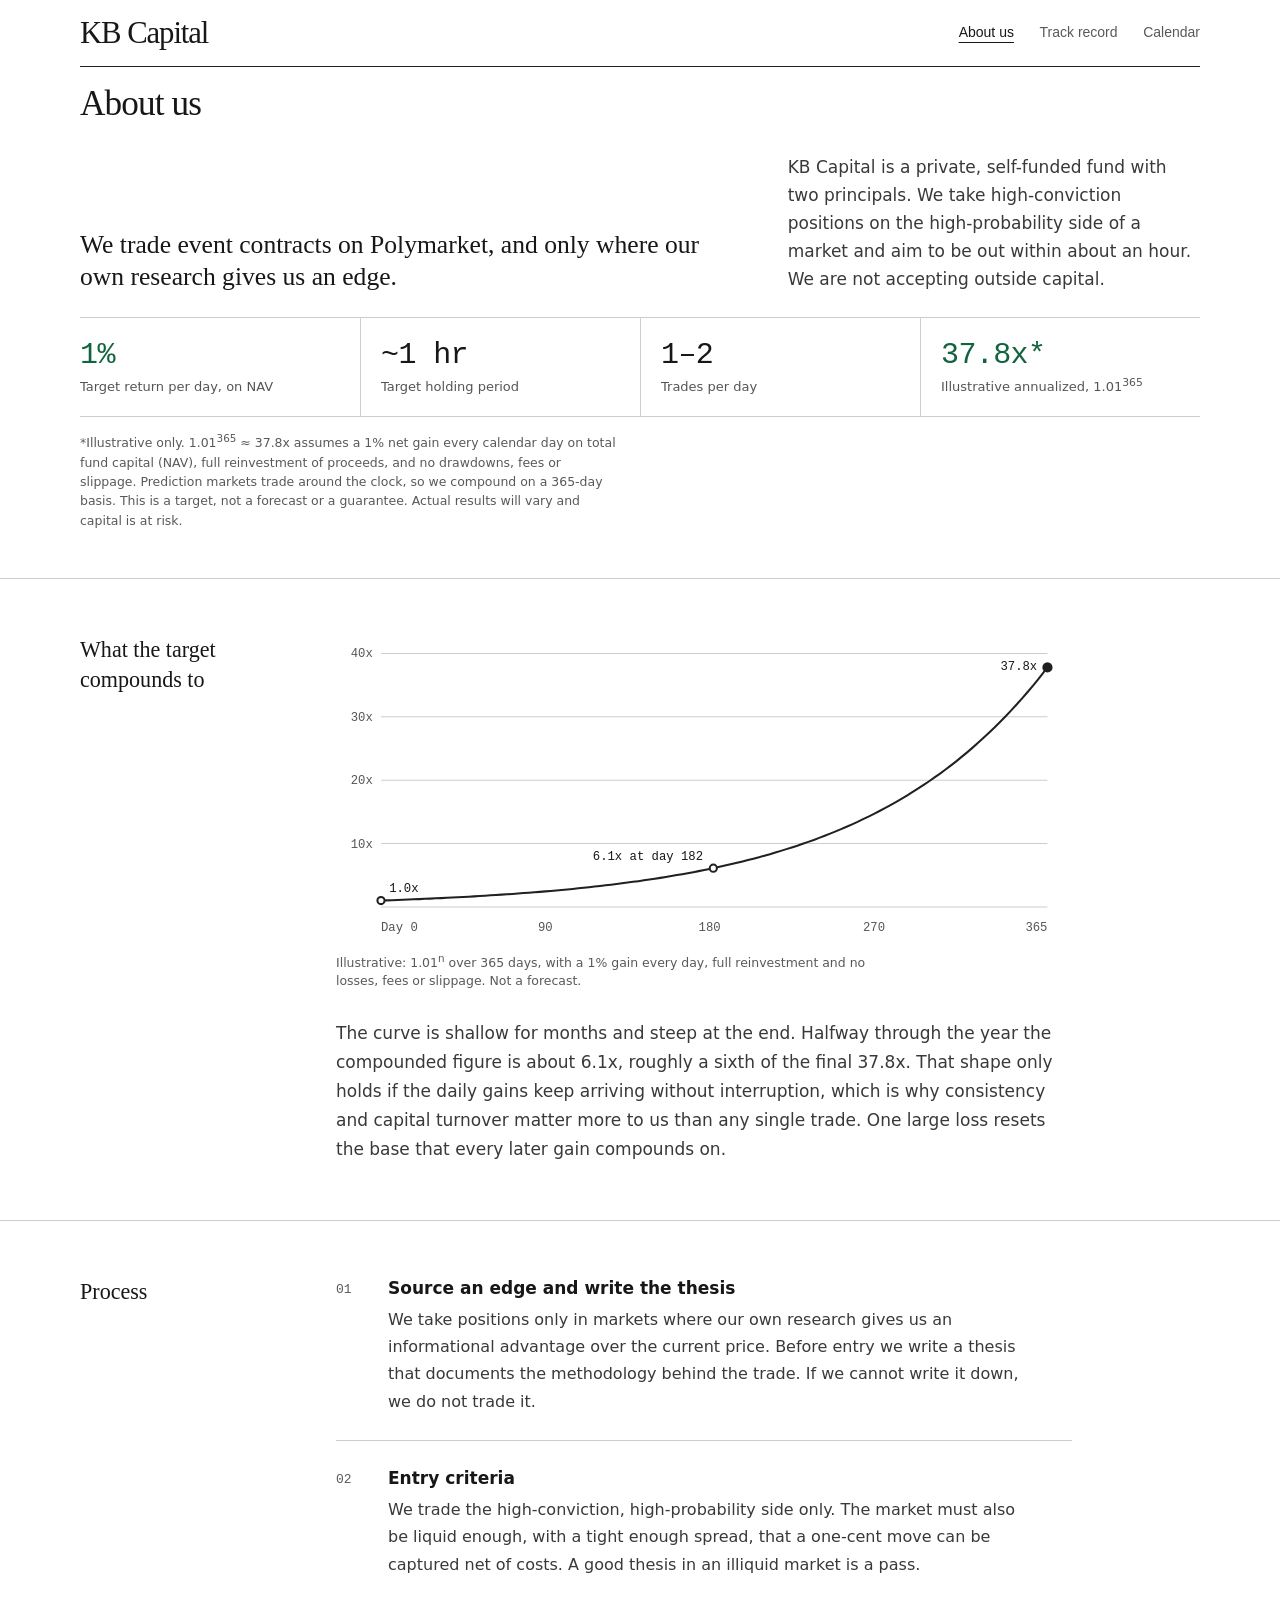
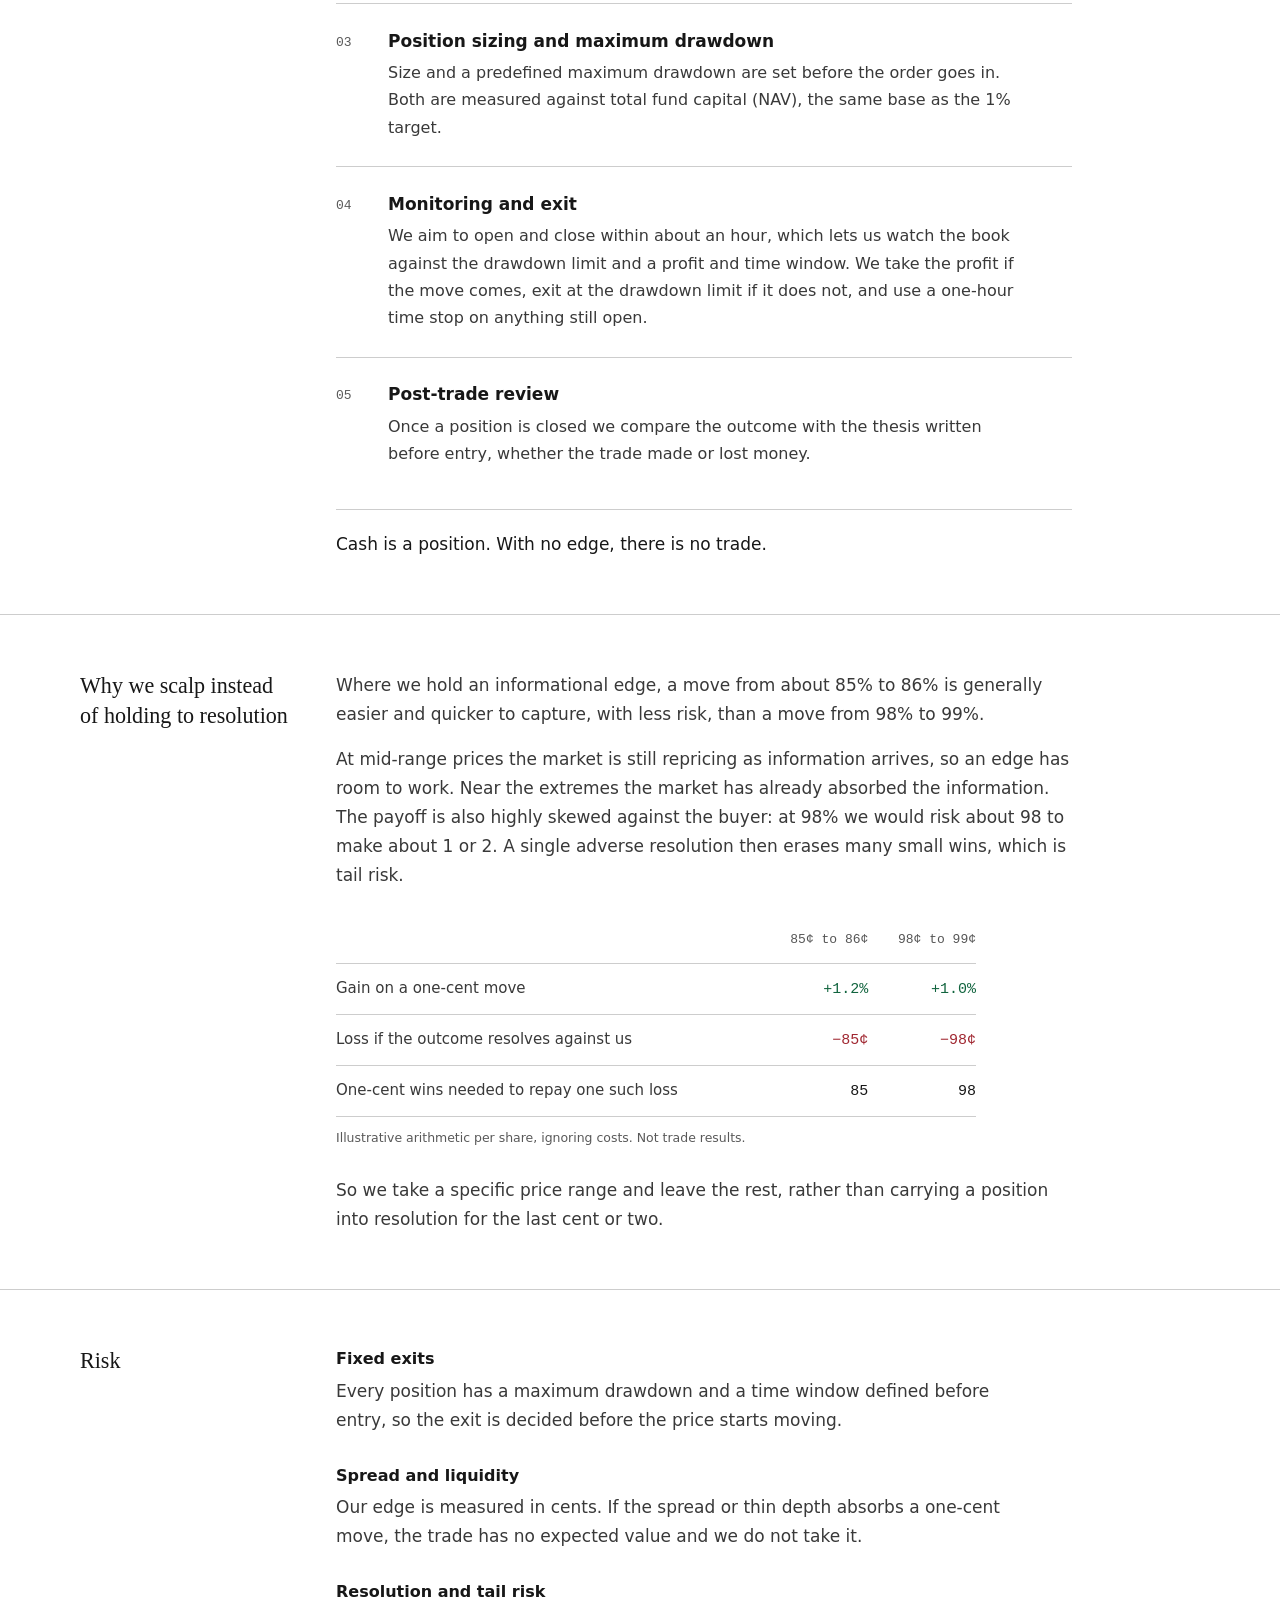
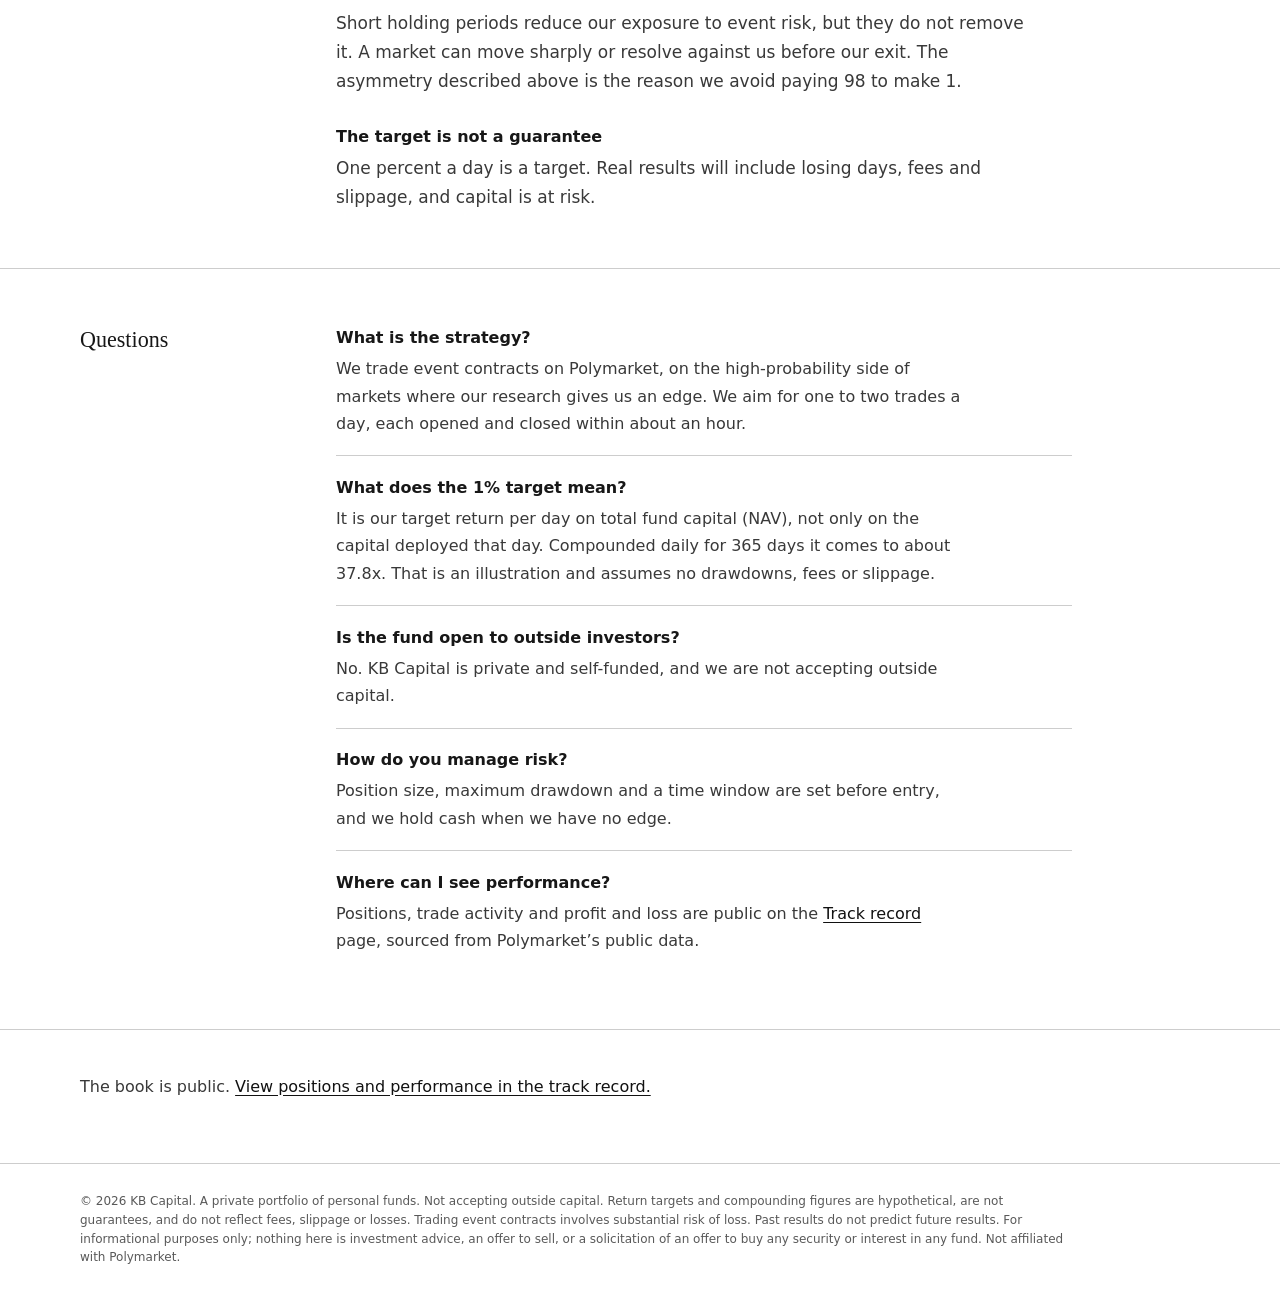
==== commit 267d38a8: "Align page titles and navigation across the public portfolio" ====
--- a/index.html
+++ b/index.html
@@ -19,13 +19,18 @@
   <link rel="preconnect" href="https://fonts.gstatic.com" crossorigin>
   <link href="https://fonts.googleapis.com/css2?family=Inter:wght@400;500;600;700&family=JetBrains+Mono:wght@400;500&family=Open+Sans:wght@400;500;600;700&display=swap" rel="stylesheet">
   <link rel="stylesheet" href="/about.css?v=6">
-  <link rel="stylesheet" href="/paper.css?v=5">
+  <link rel="stylesheet" href="/paper.css?v=6">
 </head>
 <body>
   <!-- Top bar (same as the Predictions and Calendar pages) -->
-  <div class="wrap"><header class="fund-bar"><div class="fund-identity"><h1>KB Capital</h1></div><nav aria-label="Portfolio sections"><a class="on" href="/" aria-current="page">About us</a>
-<a href="/predictions/">Track record</a>
-<a href="/calendar/">Calendar</a></nav></header></div>
+  <div class="wrap"><header class="fund-bar">
+      <a class="fund-name" href="/">KB Capital</a>
+      <nav aria-label="Portfolio sections">
+        <a href="/" aria-current="page">About us</a>
+        <a href="/predictions/">Track record</a>
+        <a href="/calendar/">Calendar</a>
+      </nav>
+    </header><div class="section-heading"><div><h1>About us</h1></div></div></div>
   <main>
     <section class="hero" aria-labelledby="h-hero">
       <div class="wrap hero-in">
--- a/paper.css
+++ b/paper.css
@@ -89,3 +89,29 @@
  .fund-bar { flex-wrap: wrap; gap: .45rem .75rem; }
  .fund-bar nav { order: 1; width: 100%; }
 }
+
+/* The masthead and page title occupy the same columns on every route. */
+:root { --report-width: 74rem; --report-gutter: clamp(1rem, 3vw, 2rem); }
+.wrap, .foot {
+  width: 100%; max-width: var(--report-width); margin-inline: auto;
+  padding-inline: var(--report-gutter);
+}
+main.wrap { padding-top: 0; }
+.fund-bar { flex-wrap: nowrap; justify-content: space-between; margin: 0; padding-block: 1rem; }
+.fund-name {
+  color: var(--text); text-decoration: none; white-space: nowrap;
+  font: 400 clamp(1.4rem, 2.4vw, 2rem)/1 Georgia, serif;
+  letter-spacing: -.035em;
+}
+.fund-bar nav { width: auto; order: initial; }
+.section-heading { display: flex; align-items: center; justify-content: space-between; gap: .75rem; padding-block: 1.1rem .9rem; }
+.section-heading > div:first-child { min-width: 0; }
+.section-heading h1 { margin: 0; color: var(--text); font: 400 clamp(1.65rem, 3vw, 2.2rem)/1.15 Georgia, serif; letter-spacing: -.025em; }
+.section-tools { display: flex; align-items: center; gap: .5rem; }
+.hero { padding-block: .85rem 1.5rem; }
+.foot, .site-footer { font-size: .75rem; line-height: 1.55; }
+@media (max-width: 420px) {
+  .fund-bar { gap: .4rem; }
+  .fund-bar nav { gap: .65rem; }
+  .fund-bar nav a { font-size: .78rem; }
+}
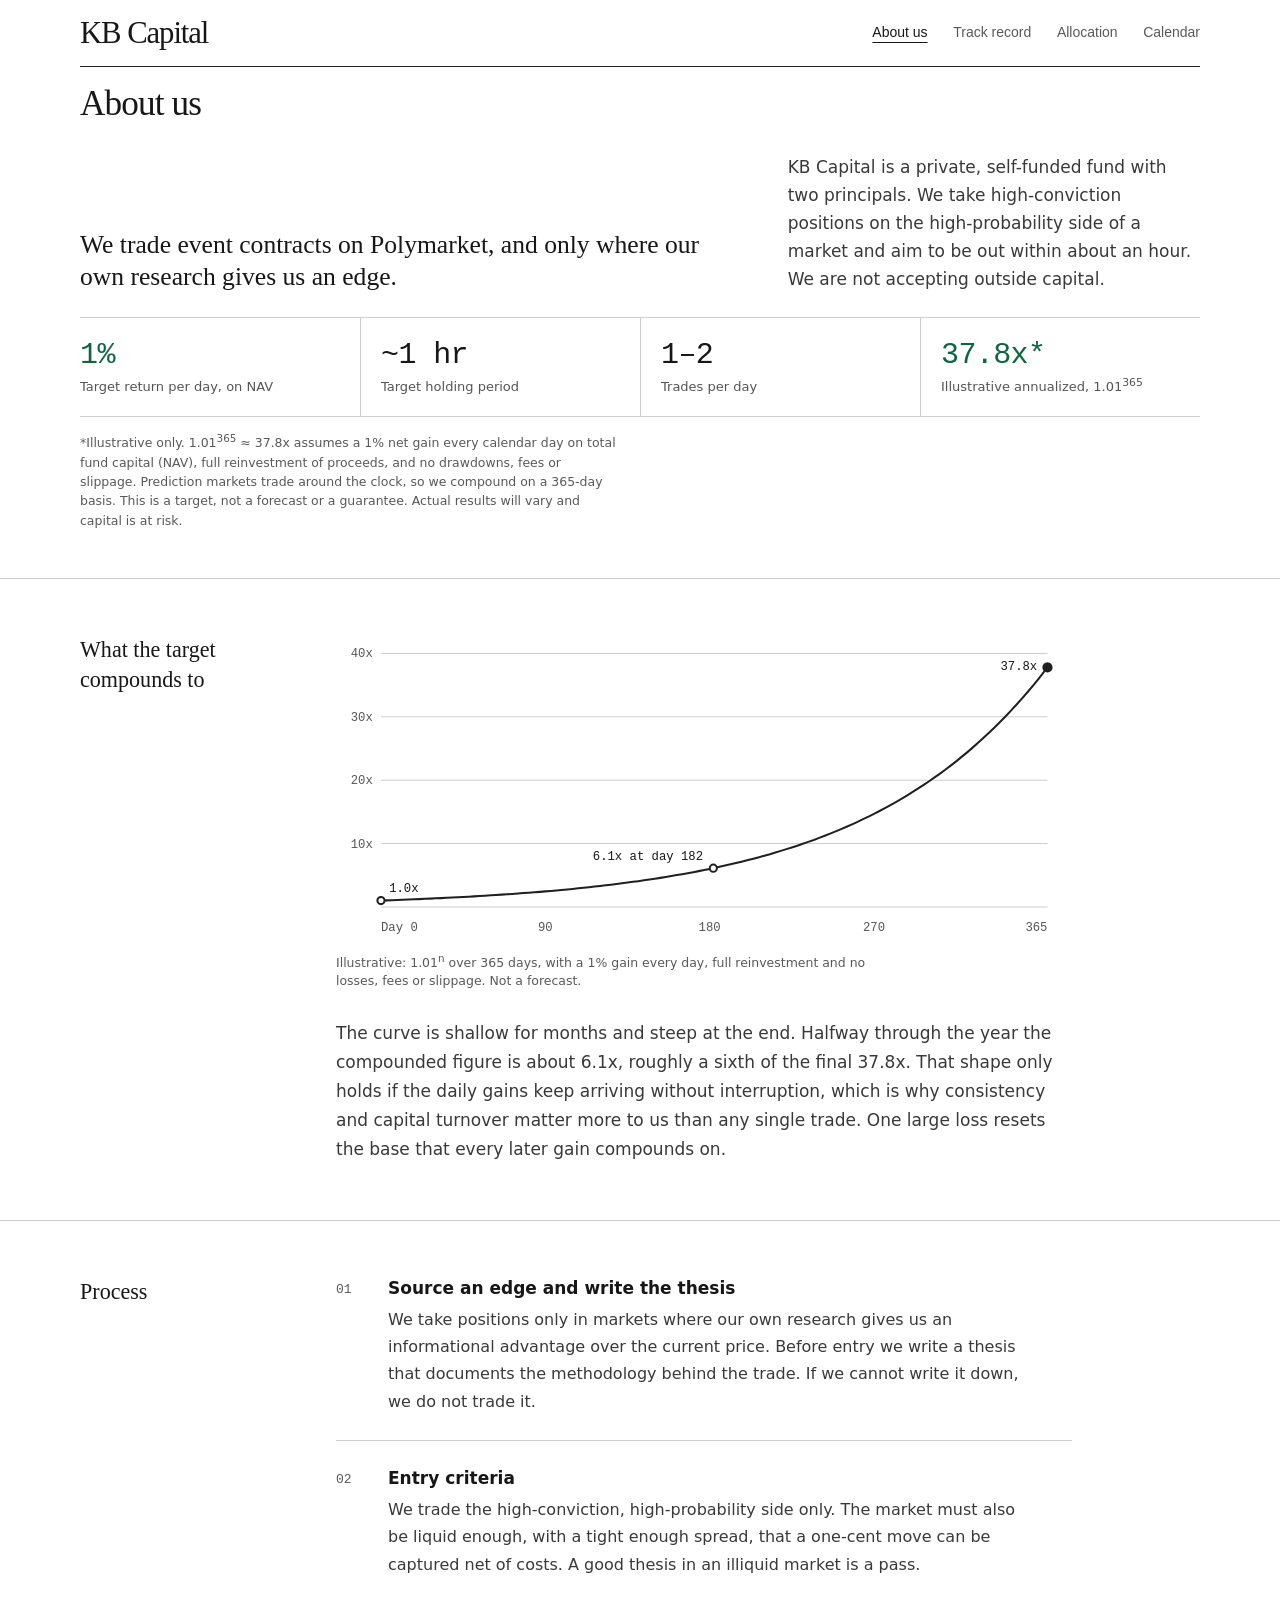
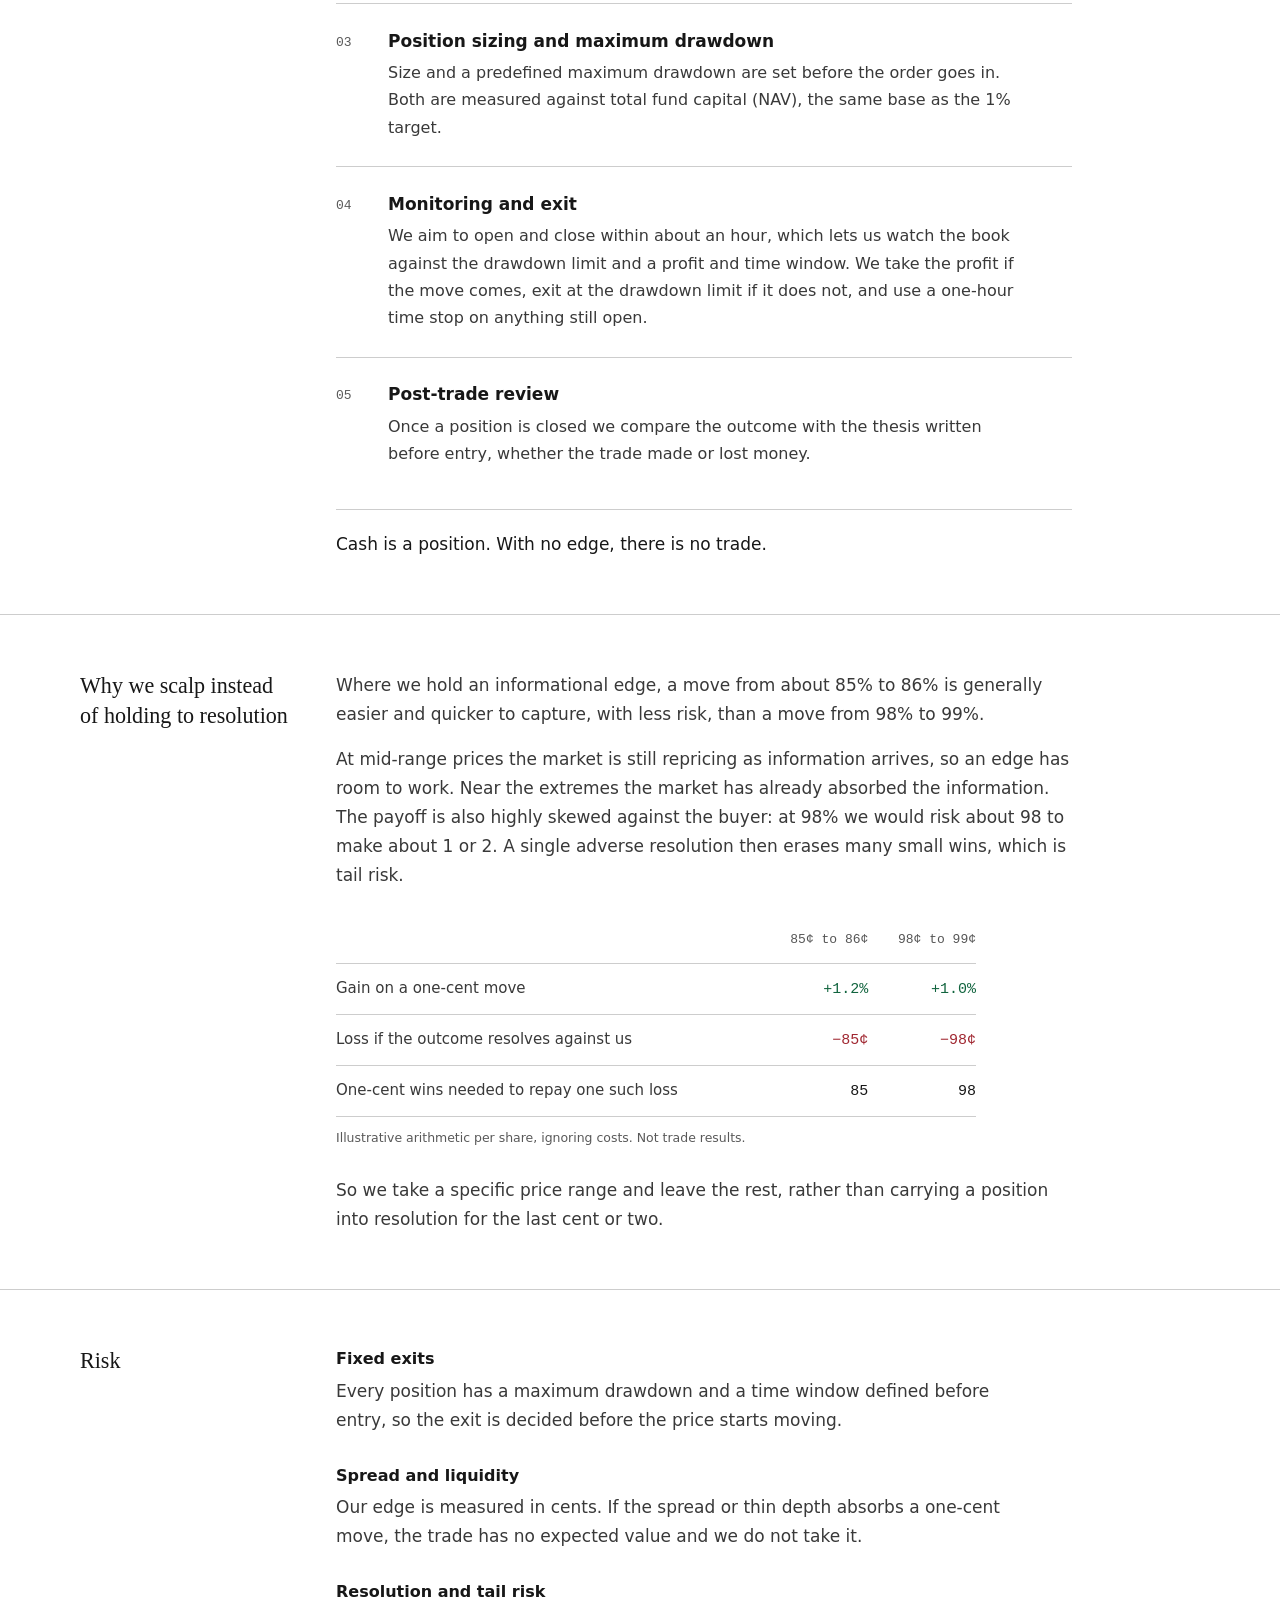
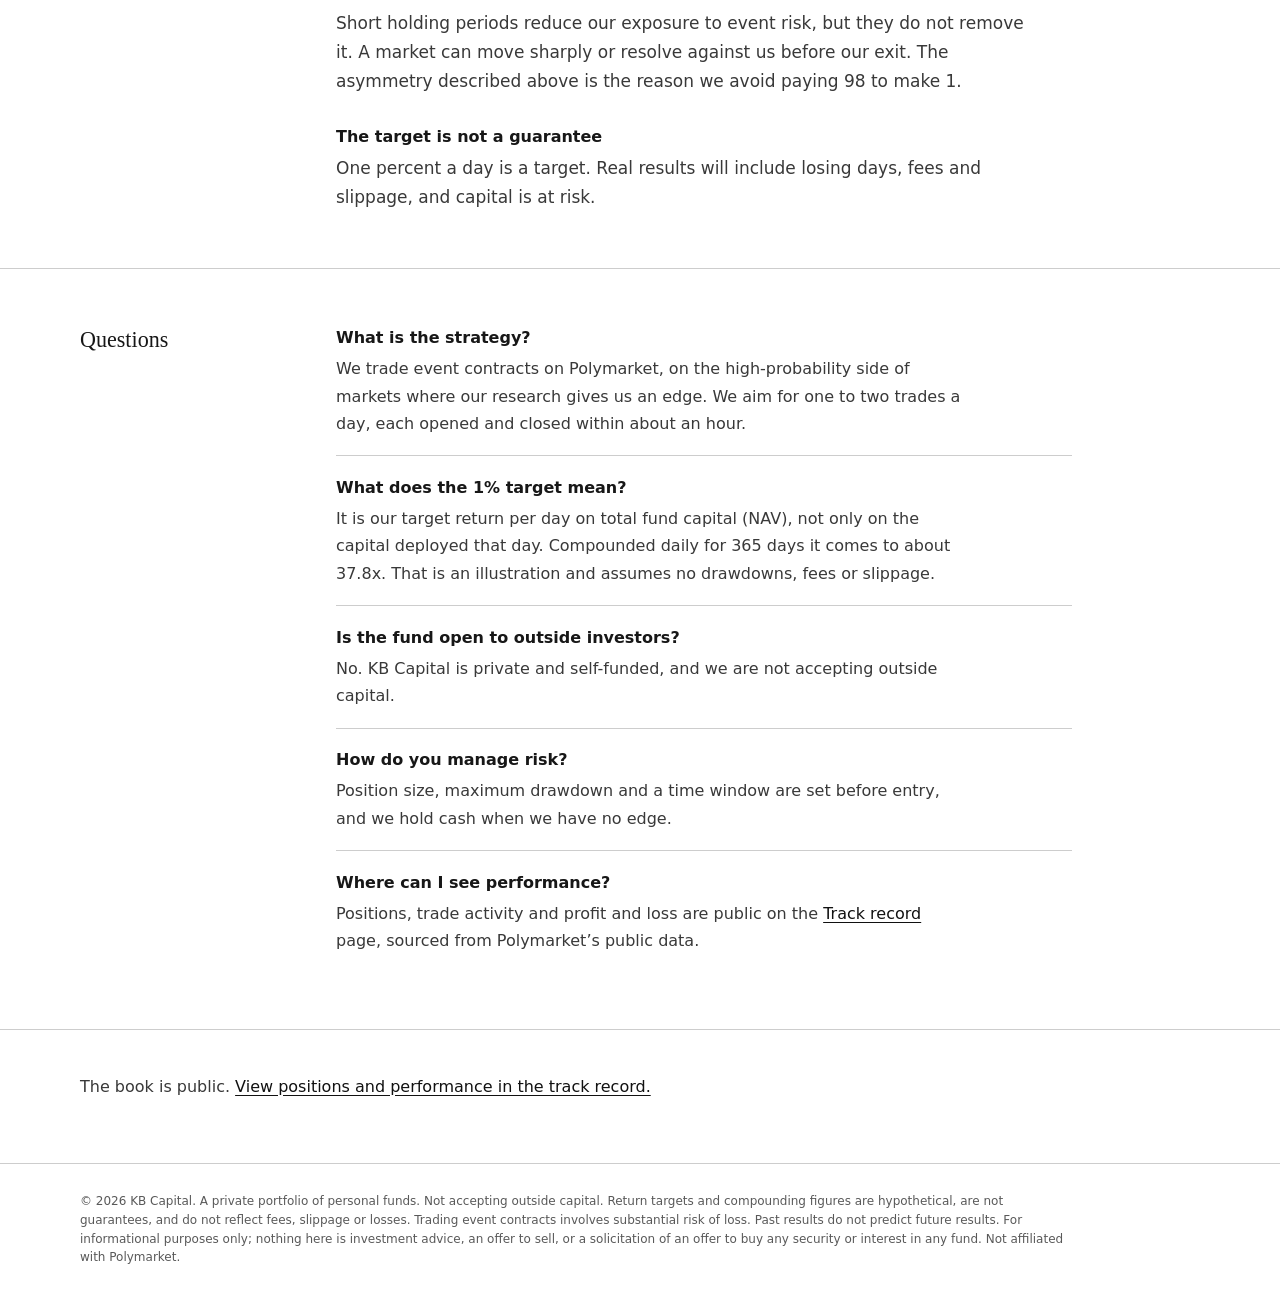
==== commit 8097735c: "Publish wallet allocation and position sizing tab" ====
--- a/index.html
+++ b/index.html
@@ -28,6 +28,7 @@
       <nav aria-label="Portfolio sections">
         <a href="/" aria-current="page">About us</a>
         <a href="/predictions/">Track record</a>
+        <a href="/allocation/">Allocation</a>
         <a href="/calendar/">Calendar</a>
       </nav>
     </header><div class="section-heading"><div><h1>About us</h1></div></div></div>
--- a/paper.css
+++ b/paper.css
@@ -56,7 +56,7 @@
 
 .portfolio .who { padding-block: .35rem .8rem; }
 .portfolio .panel { padding: clamp(.85rem, 1.5vw, 1.15rem); }
-.portfolio #track-return { margin-top: .4rem; font-size: clamp(2rem, 3vw, 2.7rem); }
+.portfolio #track-twr { margin-top: .4rem; font-size: clamp(2rem, 3vw, 2.7rem); }
 .portfolio .profile .cap { margin-bottom: .55rem; }
 .portfolio .kv { gap: .4rem; padding-block: .65rem; }
 .portfolio .profile > .meta { padding-top: .55rem; }
@@ -115,3 +115,13 @@
   .fund-bar nav { gap: .65rem; }
   .fund-bar nav a { font-size: .78rem; }
 }
+
+.wallet-brand { display: flex; align-items: center; gap: clamp(.4rem, 1vw, .85rem); min-width: 0; }
+.wallet-brand .header-wallet { min-width: 0; position: relative; }
+.wallet-brand .wallet-copy { padding-block: 0; vertical-align: middle; }
+.wallet-brand .wallet-copy span { white-space: nowrap; overflow: hidden; text-overflow: ellipsis; }
+.wallet-brand #copy-status { position: absolute; top: 100%; left: 0; background: white; }
+.portfolio .fund-bar nav { flex: none; }
+@media (max-width: 760px) {
+  .wallet-brand .header-wallet { max-width: clamp(2.5rem, 11vw, 6rem); }
+}
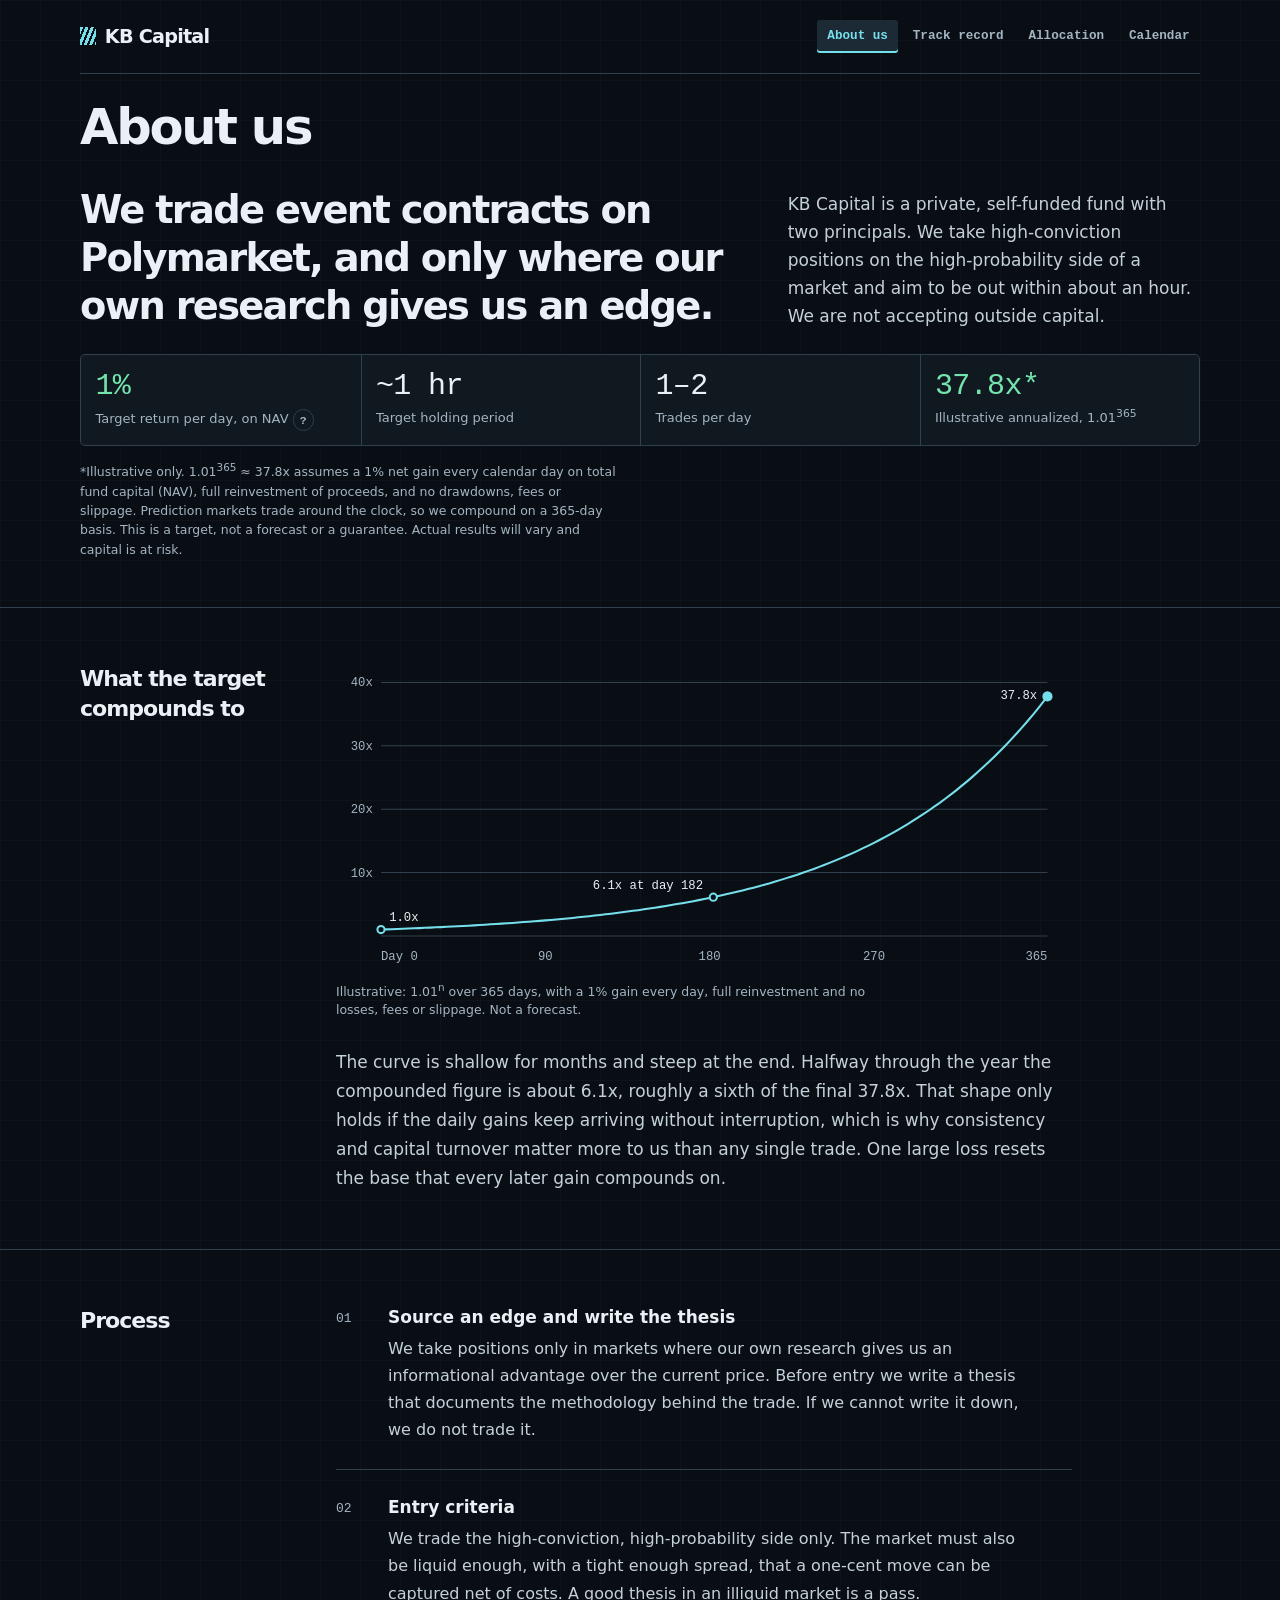
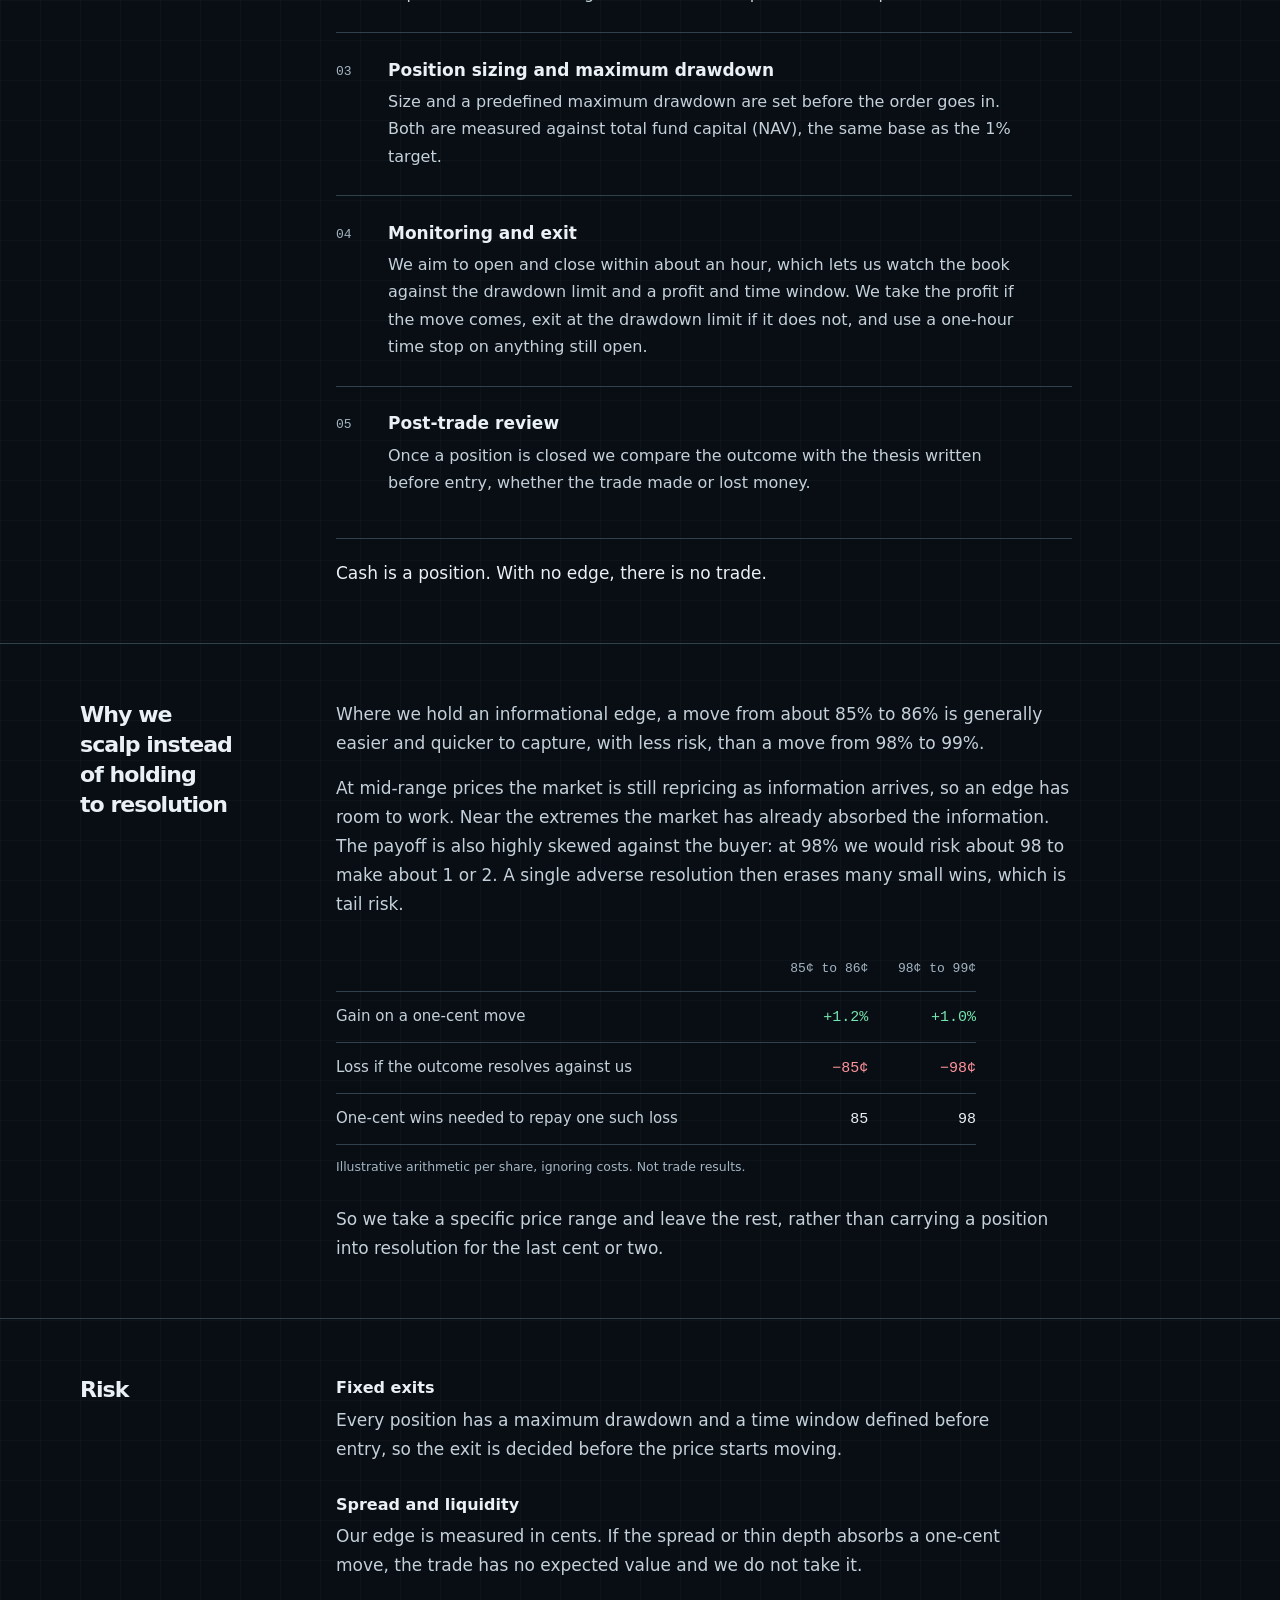
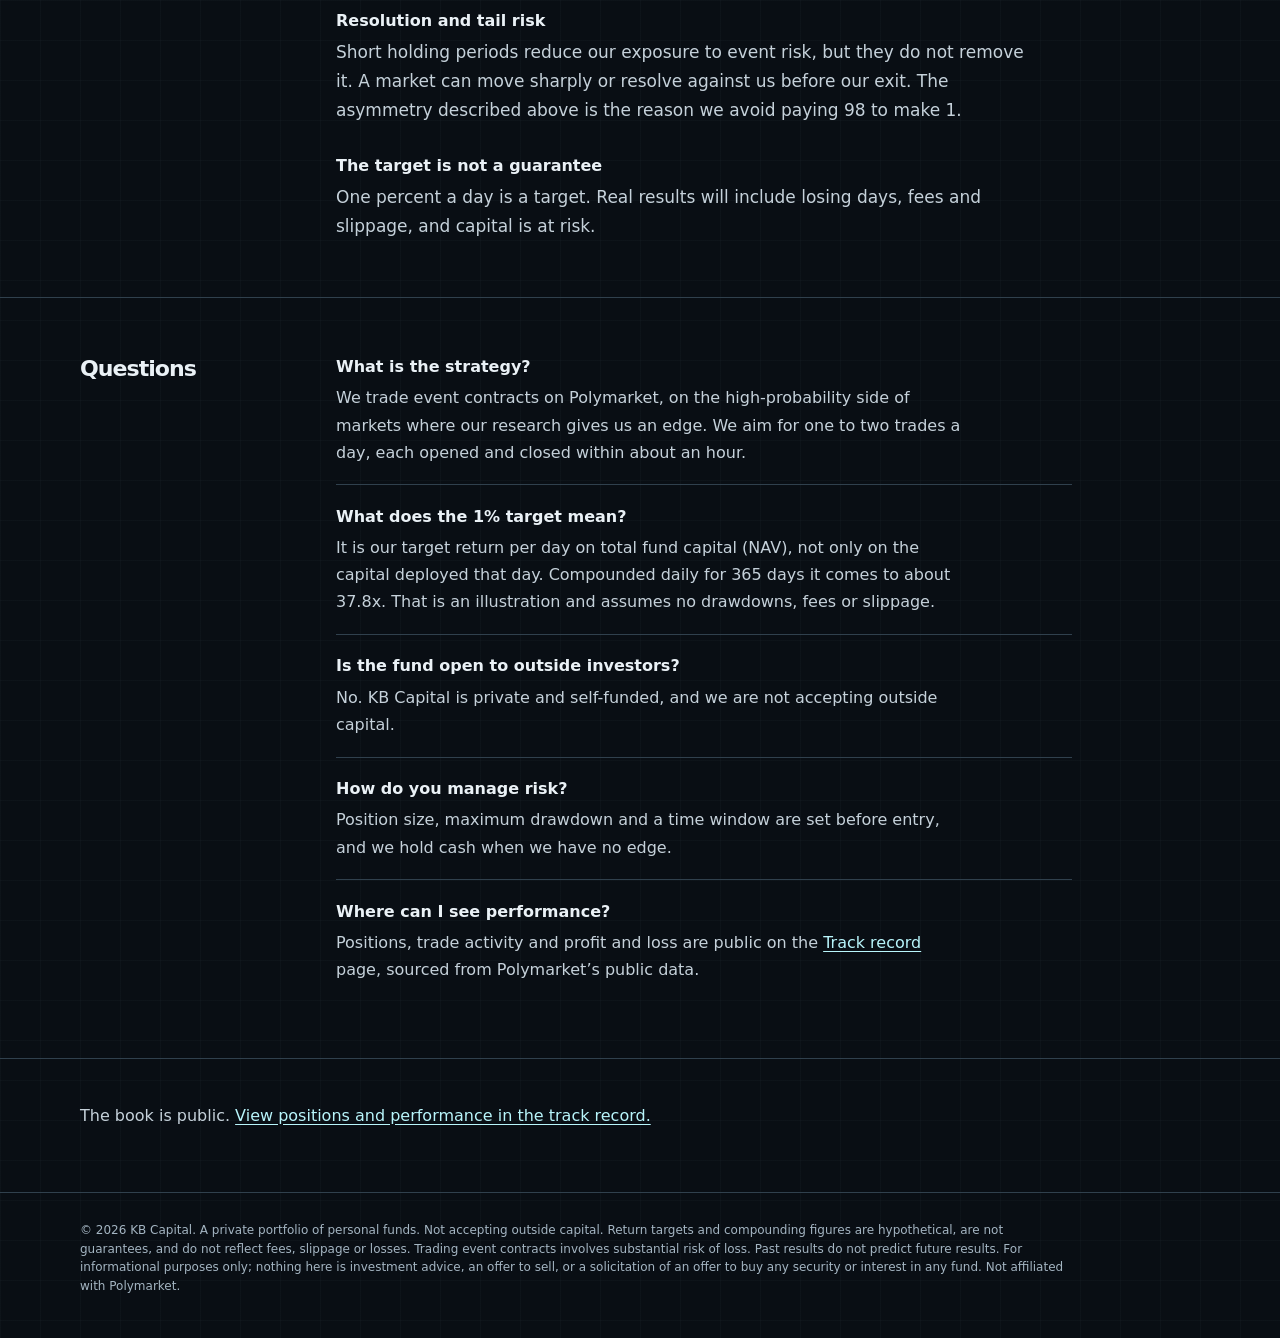
==== commit 1c28cd7e: "Unify portfolio pages with a dark terminal interface and inspectable metrics" ====
--- a/index.html
+++ b/index.html
@@ -7,8 +7,8 @@
   <meta name="description" content="KB Capital is a private, self-funded fund trading event contracts on Polymarket, only where its own research gives it an informational edge.">
   <meta http-equiv="Content-Security-Policy" content="default-src 'none'; script-src 'self'; style-src 'self' https://fonts.googleapis.com; font-src https://fonts.gstatic.com; img-src 'self' data:; base-uri 'none'; form-action 'none'">
   <meta name="referrer" content="no-referrer">
-  <meta name="color-scheme" content="light">
-  <meta name="theme-color" content="#ffffff">
+  <meta name="color-scheme" content="dark">
+  <meta name="theme-color" content="#090e14">
   <meta property="og:title" content="KB Capital | Private event-contract fund">
   <meta property="og:image" content="https://kbcap.fund/favicon.png">
   <meta property="og:description" content="A private, self-funded fund trading event contracts on Polymarket, only where its own research gives it an informational edge.">
@@ -20,6 +20,8 @@
   <link href="https://fonts.googleapis.com/css2?family=Inter:wght@400;500;600;700&family=JetBrains+Mono:wght@400;500&family=Open+Sans:wght@400;500;600;700&display=swap" rel="stylesheet">
   <link rel="stylesheet" href="/about.css?v=6">
   <link rel="stylesheet" href="/paper.css?v=6">
+  <link rel="stylesheet" href="/terminal.css?v=1">
+  <script src="/terminal.js?v=1" defer></script>
 </head>
 <body>
   <!-- Top bar (same as the Predictions and Calendar pages) -->
@@ -44,7 +46,7 @@
     <section class="figures" aria-label="Key figures">
       <div class="wrap">
         <dl class="figs">
-          <div><dt>Target return per day, on NAV</dt><dd>1%</dd></div>
+          <div><dt>Target return per day, on NAV<span class="metric-help"><button type="button" aria-expanded="false" aria-label="Explain Target return per day, on NAV" data-help="The target is measured against the entire opening portfolio, including undeployed cash.">?</button></span></dt><dd>1%</dd></div>
           <div><dt>Target holding period</dt><dd>~1 hr</dd></div>
           <div><dt>Trades per day</dt><dd>1&ndash;2</dd></div>
           <div><dt>Illustrative annualized, 1.01<sup>365</sup></dt><dd>37.8x*</dd></div>
--- a/terminal.css
+++ b/terminal.css
@@ -0,0 +1,65 @@
+:root,body.record {
+  color-scheme:dark; --bg:#090e14; --panel:#101820; --surface:#14212b; --soft:#1c2a35;
+  --hover:#182934; --border:#30404d; --text:#eaf1f6; --body:#c5d1da; --muted:#a4b5c2;
+  --text-2:var(--muted); --accent:#76dfec; --blue:var(--accent); --blue-hover:#b8f5fb;
+  --green:#74e4ad; --red:#ff929a; --amber:#ffc674; --seg:#17232d;
+  --mono:ui-monospace,SFMono-Regular,Consolas,monospace;
+}
+body { background-color:var(--bg); background-image:linear-gradient(#8db6d008 1px,transparent 1px),linear-gradient(90deg,#8db6d008 1px,transparent 1px); background-size:40px 40px; font-family:Inter,system-ui,sans-serif; }
+.fund-bar { border-color:var(--border); min-height:4.6rem; }
+.fund-name { display:inline-flex; align-items:center; gap:.55rem; color:var(--text); font:700 1.2rem/1 Inter,system-ui,sans-serif; letter-spacing:-.04em; }
+.fund-name::before { content:""; width:1rem; height:1.15rem; background:repeating-linear-gradient(112deg,var(--accent) 0 3px,transparent 3px 5px); }
+.fund-bar nav { gap:.25rem; }
+.fund-bar nav a { border-radius:3px; padding:.45rem .65rem; color:var(--muted); font:600 .79rem/1.5 var(--mono); transition:background .15s,color .15s; }
+.fund-bar nav a:hover,.fund-bar nav a[aria-current] { background:var(--soft); color:var(--accent); text-decoration:none; }
+.fund-bar nav a[aria-current] { box-shadow:inset 0 -2px var(--accent); }
+.section-heading { padding-block:1.6rem 1rem; }
+.section-heading h1,.hero h2,.sec h2 { font-family:Inter,system-ui,sans-serif; font-weight:620; letter-spacing:-.045em; }
+.section-heading h1 { font-size:clamp(2rem,4vw,3.1rem); }
+.hero h2 { font-size:clamp(1.7rem,3vw,2.85rem); }
+.record .panel,.figs,.exchange-band dl { background:var(--panel); border:1px solid var(--border); border-radius:5px; }
+.record .panel { border-top-color:#476070; transition:border-color .18s; }
+.record .panel:focus-within { border-color:#527886; }
+.record .panel h2,.record .pl-label { font:600 .88rem/1.5 var(--mono); color:var(--accent); letter-spacing:.015em; }
+.record .history-heading { margin-top:1.8rem; }
+.figs > div,.figs > div:first-child,.exchange-band dl>div { padding:.9rem; }
+.exchange-band dl { gap:0; }
+.daily-targets,.holding,.holding-fields div,#fills article { border-color:var(--border); }
+.exchange-band dd,.kv dd,.daily-targets dd,.cal-sum b,.holding-comparison b,.holding-fields dd,#legend strong,.pl-value,.record .big,.figs dd { font-family:var(--mono); font-variant-numeric:tabular-nums; }
+#daily-money,#ring strong { color:var(--text); font:600 clamp(1.7rem,4vw,2.65rem)/1.25 var(--mono); letter-spacing:-.065em; }
+#daily-money { display:inline-block; margin-top:.45rem; }
+#target-gap,.target-line { color:var(--amber); stroke:var(--amber); }
+.daily-targets dd { font-size:1.18rem; }
+.chart-help,#status,#legend button small,.holding-fields dt,#fills small,.holding summary small,.daily-targets dt { color:var(--muted); }
+#ring,#ring div { background:var(--panel); }
+#ring strong { font-size:clamp(1.2rem,3vw,1.85rem); }
+#legend button { background:transparent; color:var(--text); border-color:var(--border); }
+#legend button.highlight,#legend button[aria-pressed=true],.holding[open] summary,.holding summary:hover { background:var(--hover); }
+.holding summary .gain,.holding-fields .gain { color:var(--green); }
+.holding summary .loss,.holding-fields .loss { color:var(--red); }
+.record .day.hit,.record .lg.hit { background:#184e3a; color:#a4ffd0; border-color:#338661; }
+.record .day.gain,.record .lg.gain { background:#15352c; color:#a3dfc1; border-color:#376450; }
+.record .day.miss,.record .lg.miss { background:#43232d; color:#ffb2b7; border-color:#804552; }
+.record .day.today { outline-color:var(--accent); }
+.record .cal-tip,.wallet-brand #copy-status { background:#15232d; color:var(--text); border-color:#547181; }
+.record .cal-tip .st.miss { color:var(--red); }
+.record .ranges button.on { background:var(--accent); color:var(--bg); }
+#fill-market,input,select { background:var(--soft); color:var(--text); border:1px solid var(--border); border-radius:3px; }
+.fund-bar a:focus-visible,body :focus-visible { outline:2px solid var(--accent); outline-offset:2px; }
+.metric-help { display:inline-block; position:relative; vertical-align:middle; margin-inline-start:.25rem; }
+.metric-help>button { display:grid; place-items:center; width:1.35rem; height:1.35rem; border:1px solid var(--border); border-radius:50%; background:var(--panel); color:var(--muted); font:600 .72rem var(--mono); cursor:help; }
+.metric-help>button[aria-expanded=true] { border-color:var(--accent); color:var(--accent); }
+.metric-note { position:fixed; z-index:100; width:min(17rem,calc(100vw - 1rem)); padding:.75rem .9rem; border:1px solid #527481; border-left:3px solid var(--accent); border-radius:4px; background:#15232d; box-shadow:0 10px 32px #0008; color:var(--text); font:400 .84rem/1.5 Inter,system-ui,sans-serif; pointer-events:none; }
+@media(hover:hover) {
+  .panel:hover { border-color:#496272; }
+  .figs>div:hover,.exchange-band dl>div:hover,.kv>div:hover,.holding-fields>div:hover,#fills article:hover { background:var(--hover); }
+  .curve:hover .line { filter:drop-shadow(0 0 3px var(--accent)); }
+}
+@media(max-width:660px) {
+  .fund-bar { min-height:0; align-items:flex-start; flex-direction:column; gap:.7rem; padding:.8rem 0; }
+  .fund-bar nav { width:100%; justify-content:space-between; gap:0; }
+  .fund-bar nav a { padding:.45rem .3rem; font-size:.75rem; }
+  .section-heading { padding:1.1rem 0 .7rem; }
+  .wallet-brand .header-wallet { max-width:11rem; }
+}
+@media(prefers-reduced-motion:reduce) { *,*::before,*::after { animation-duration:.01ms!important; transition-duration:.01ms!important; } }
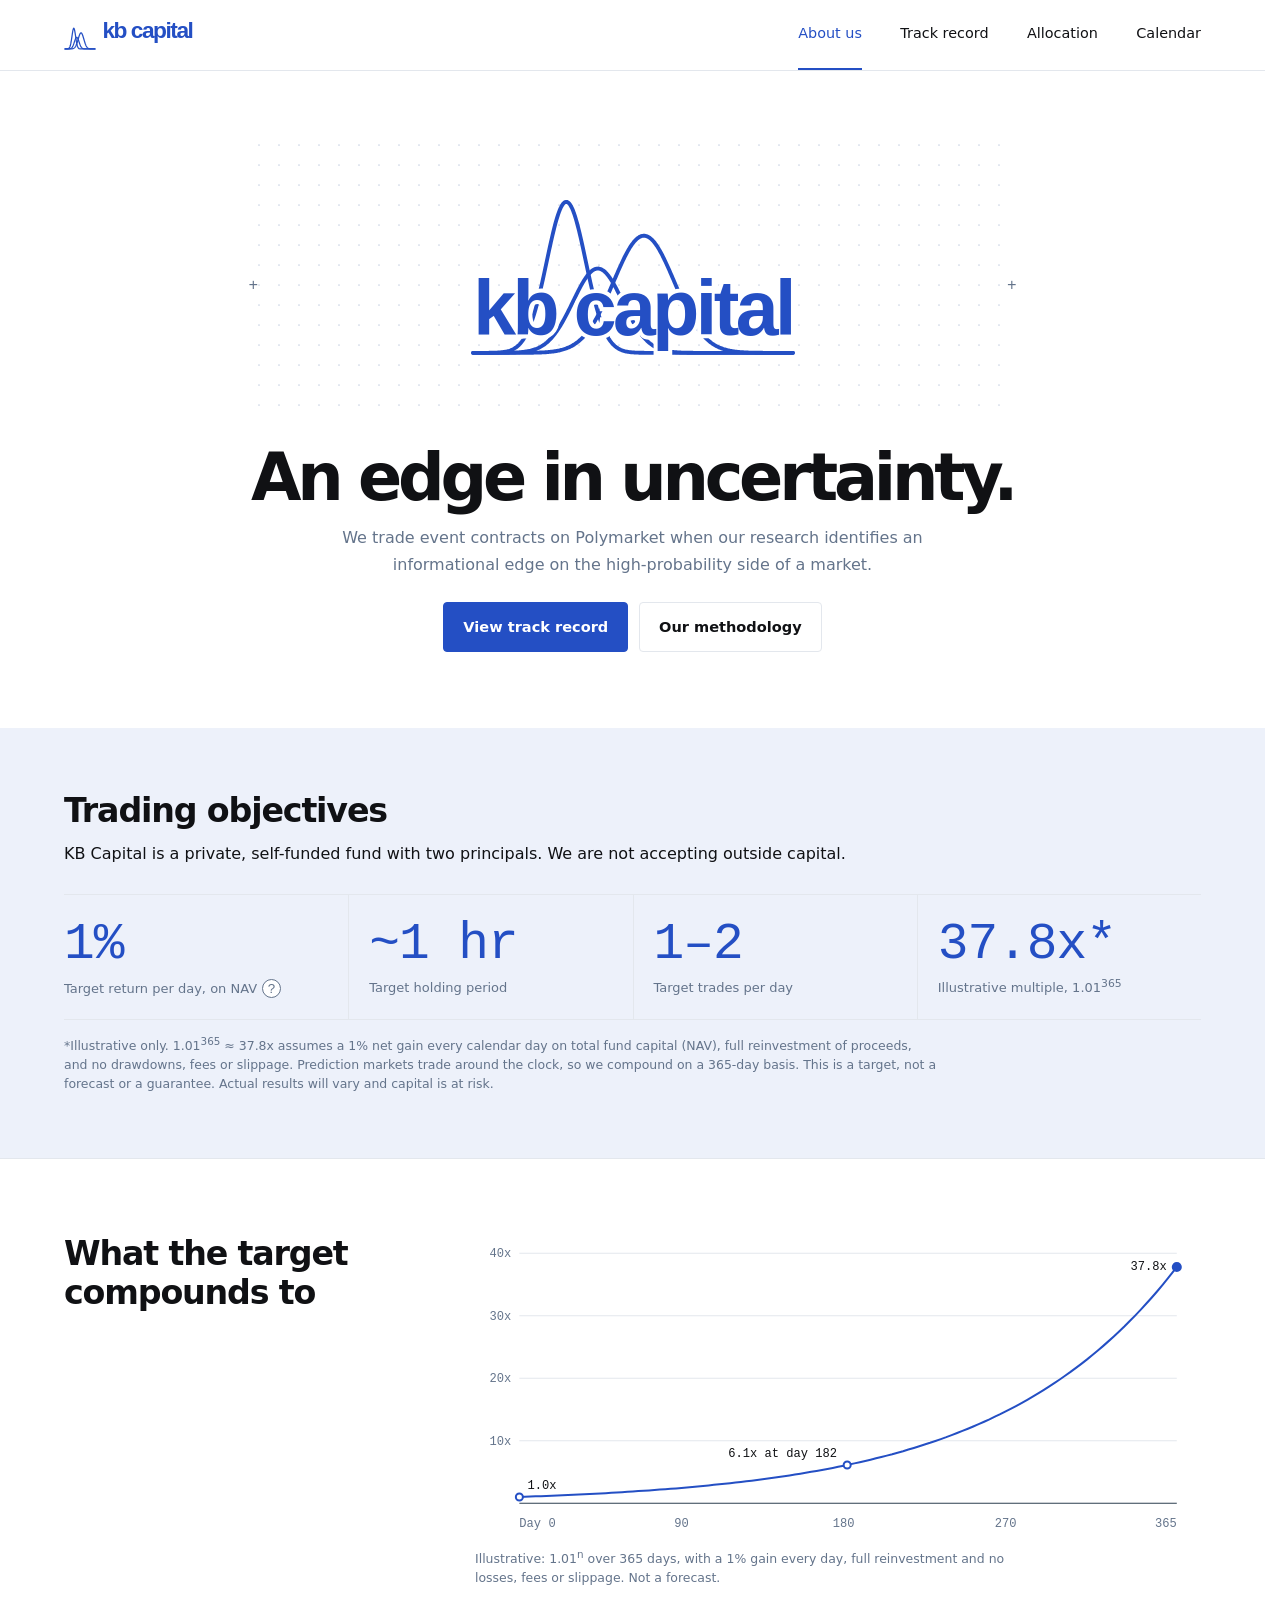
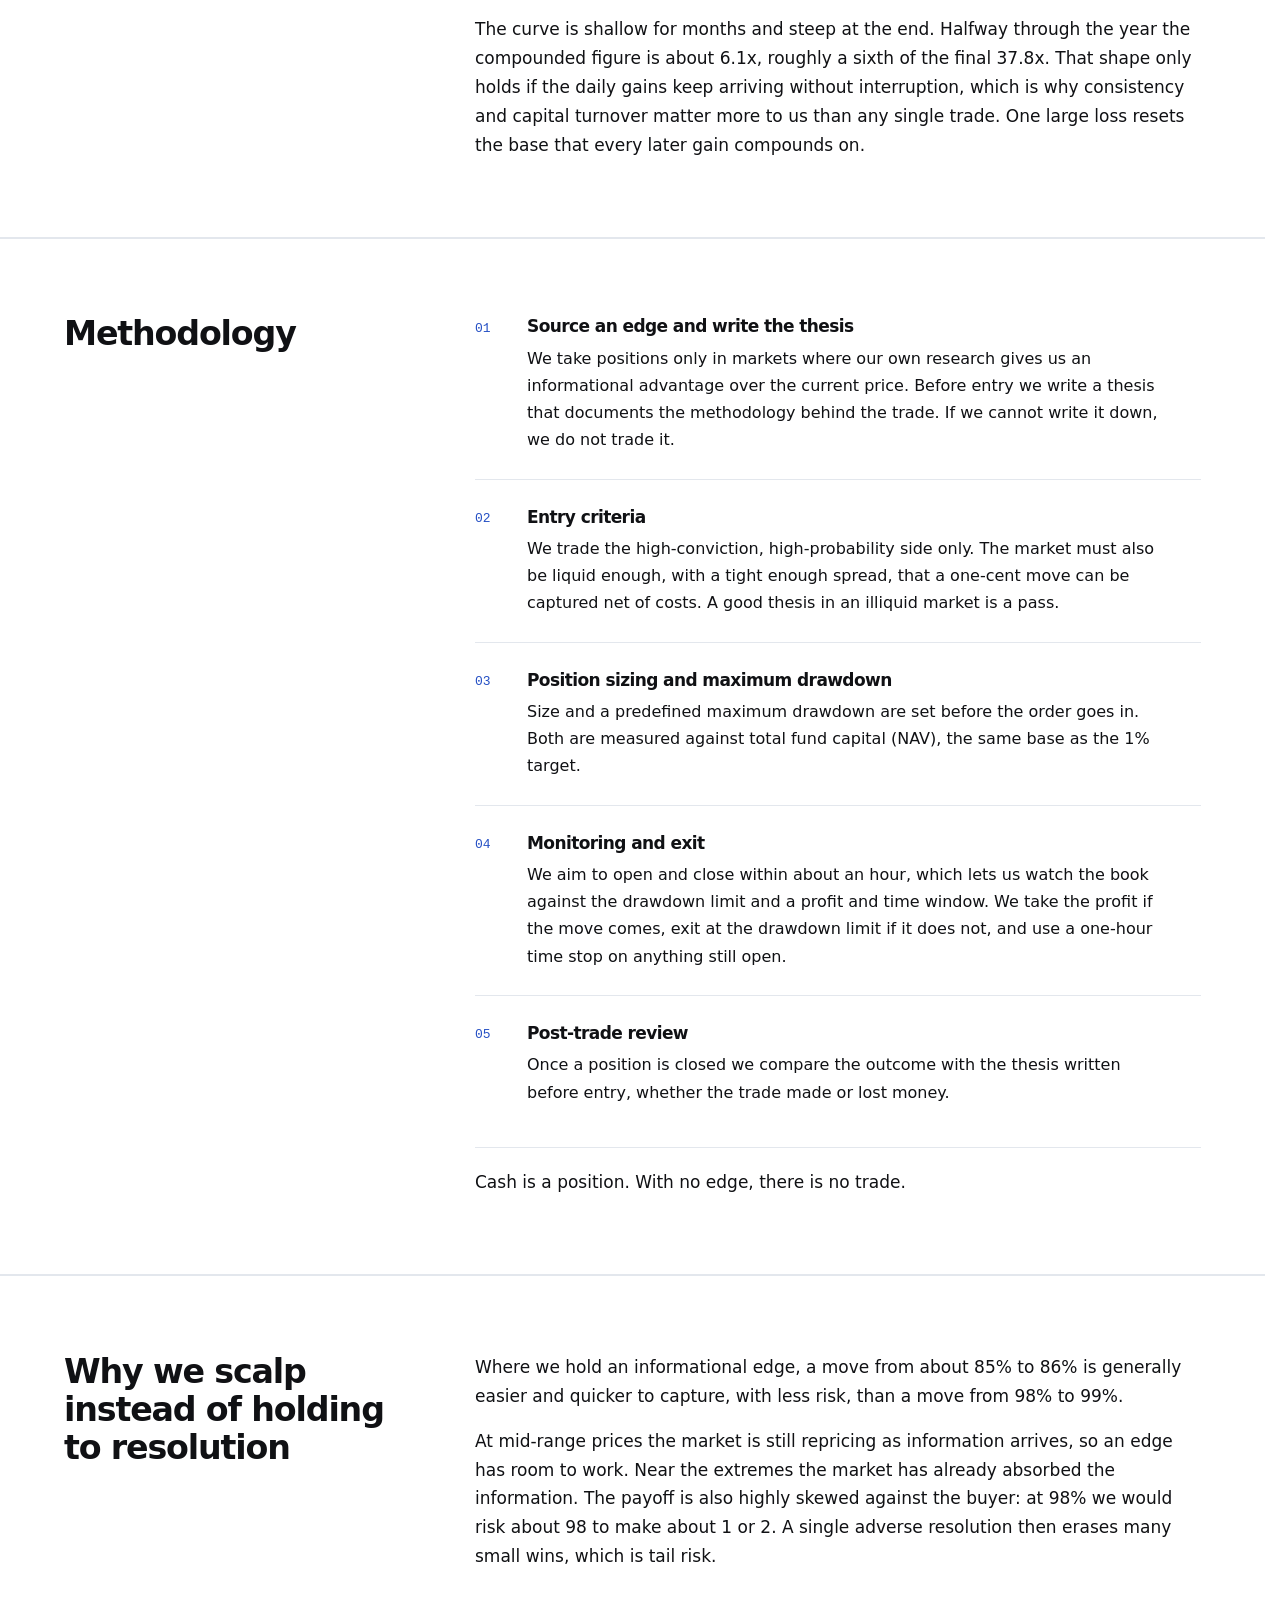
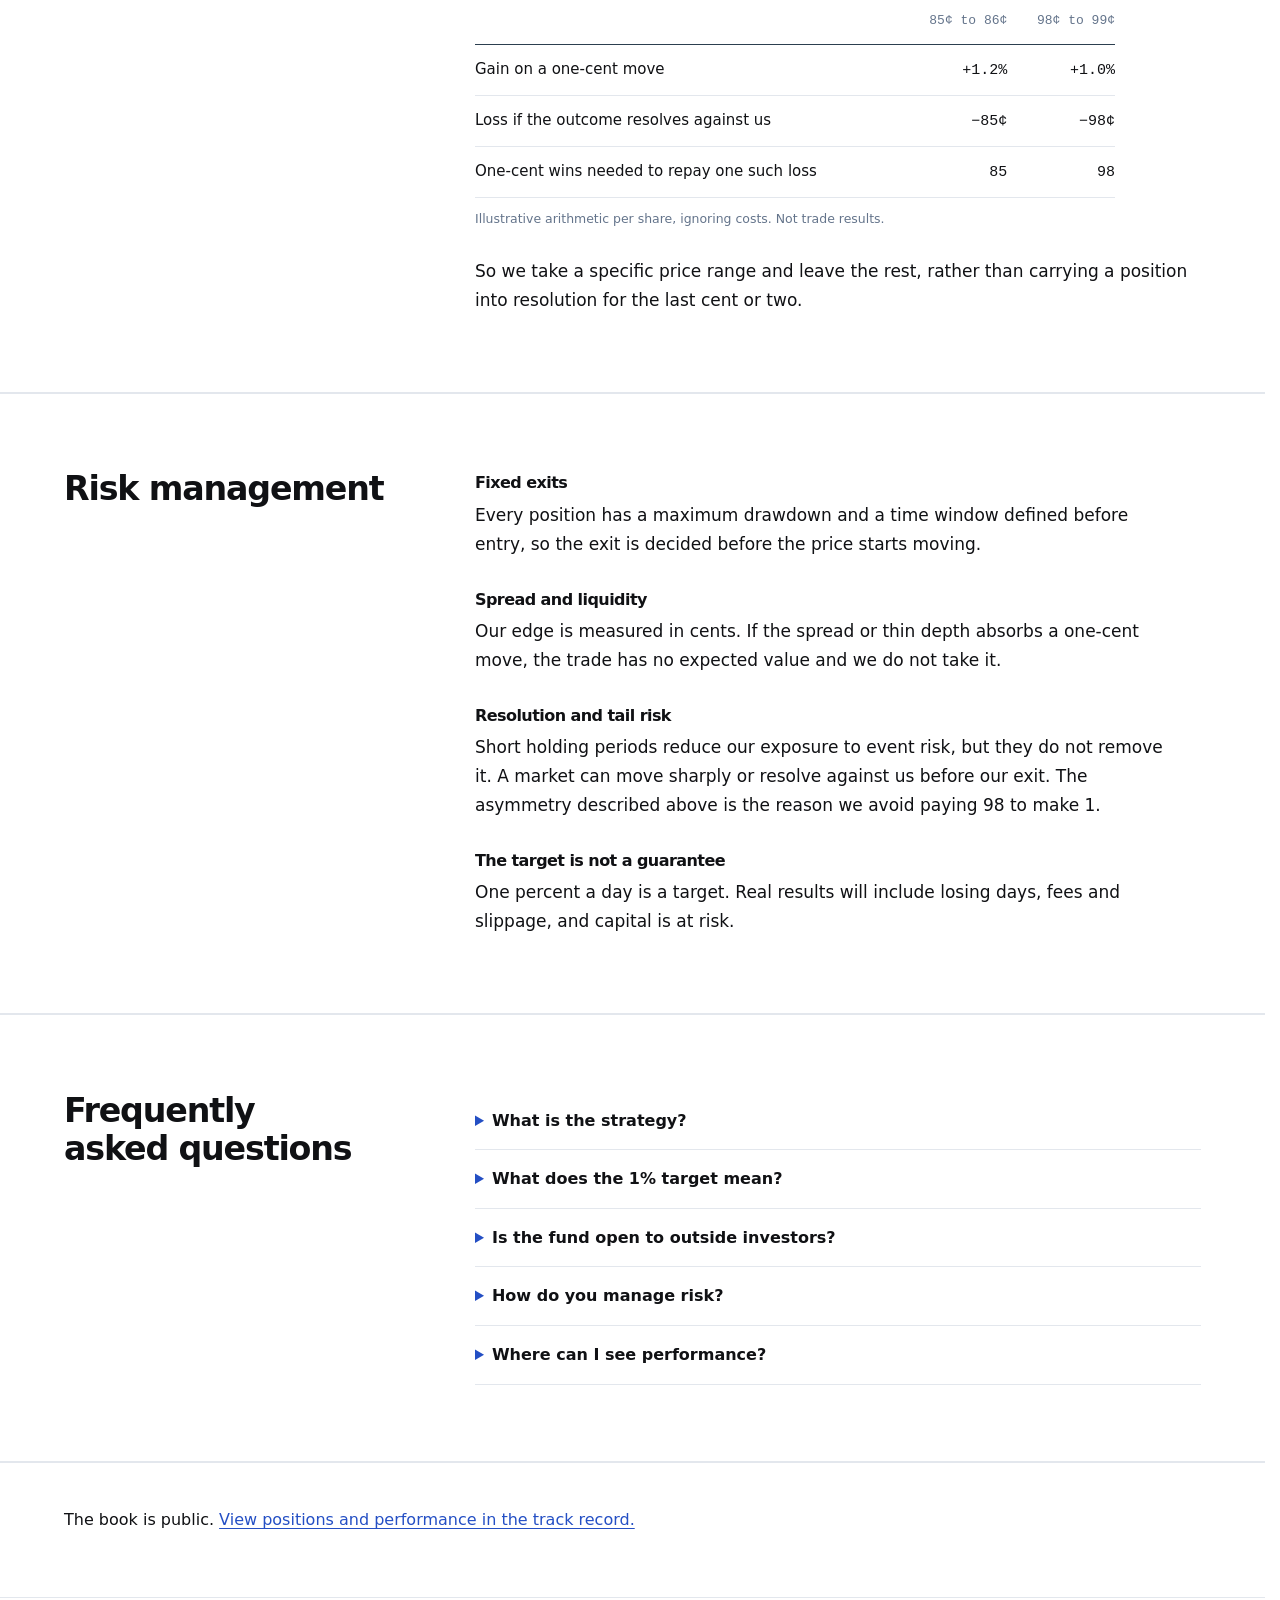
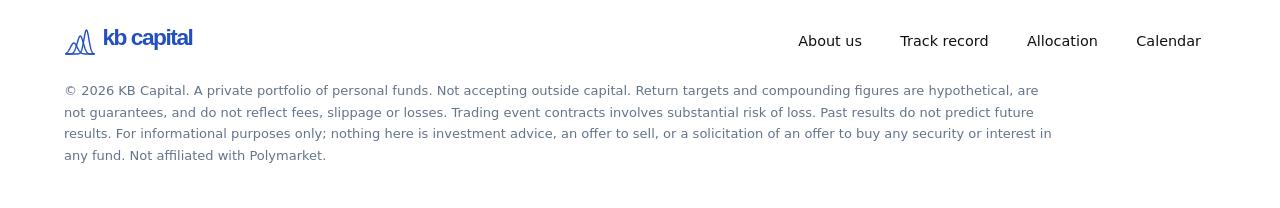
==== commit 0fb04d43: "Introduce KB Capital brand system and group activity by position" ====
--- a/index.html
+++ b/index.html
@@ -7,49 +7,54 @@
   <meta name="description" content="KB Capital is a private, self-funded fund trading event contracts on Polymarket, only where its own research gives it an informational edge.">
   <meta http-equiv="Content-Security-Policy" content="default-src 'none'; script-src 'self'; style-src 'self' https://fonts.googleapis.com; font-src https://fonts.gstatic.com; img-src 'self' data:; base-uri 'none'; form-action 'none'">
   <meta name="referrer" content="no-referrer">
-  <meta name="color-scheme" content="dark">
-  <meta name="theme-color" content="#090e14">
+  <meta name="color-scheme" content="light">
+  <meta name="theme-color" content="#FFFFFF">
   <meta property="og:title" content="KB Capital | Private event-contract fund">
   <meta property="og:image" content="https://kbcap.fund/favicon.png">
   <meta property="og:description" content="A private, self-funded fund trading event contracts on Polymarket, only where its own research gives it an informational edge.">
   <link rel="canonical" href="https://kbcap.fund/">
-  <link rel="icon" type="image/png" href="/favicon.png">
+  <link rel="icon" type="image/svg+xml" href="/gaussian.svg">
   <link rel="apple-touch-icon" href="/favicon.png">
   <link rel="preconnect" href="https://fonts.googleapis.com">
   <link rel="preconnect" href="https://fonts.gstatic.com" crossorigin>
-  <link href="https://fonts.googleapis.com/css2?family=Inter:wght@400;500;600;700&family=JetBrains+Mono:wght@400;500&family=Open+Sans:wght@400;500;600;700&display=swap" rel="stylesheet">
+  <link href="https://fonts.googleapis.com/css2?family=IBM+Plex+Mono:wght@400;500;600&amp;family=Inter:wght@400;500;600;700&amp;display=swap" rel="stylesheet">
   <link rel="stylesheet" href="/about.css?v=6">
-  <link rel="stylesheet" href="/paper.css?v=6">
-  <link rel="stylesheet" href="/terminal.css?v=1">
+  <script src="/gaussian.js" defer></script>
+  <link rel="stylesheet" href="/brand.css">
+  <script src="/brand.js" defer></script>
   <script src="/terminal.js?v=1" defer></script>
 </head>
 <body>
-  <!-- Top bar (same as the Predictions and Calendar pages) -->
-  <div class="wrap"><header class="fund-bar">
-      <a class="fund-name" href="/">KB Capital</a>
-      <nav aria-label="Portfolio sections">
+  <a class="skip" href="#main-content">Skip to content</a>
+  <header class="mast"><div class="mast-inner"><a class="wordmark" href="/"><kb-gaussian compact aria-hidden="true"><img src="/gaussian.svg" width="32" height="32" alt=""></kb-gaussian>kb capital</a>
+    <button type="button" class="menu" aria-controls="primary-nav" aria-expanded="false" hidden>Menu</button>
+    <nav id="primary-nav" aria-label="Primary navigation">
         <a href="/" aria-current="page">About us</a>
         <a href="/predictions/">Track record</a>
         <a href="/allocation/">Allocation</a>
         <a href="/calendar/">Calendar</a>
       </nav>
-    </header><div class="section-heading"><div><h1>About us</h1></div></div></div>
-  <main>
+  </div></header>
+  <main id="main-content">
     <section class="hero" aria-labelledby="h-hero">
       <div class="wrap hero-in">
-        <h2 id="h-hero">We trade event contracts on Polymarket, and only where our own research gives us an edge.</h2>
-        <p class="lede">KB Capital is a private, self-funded fund with two principals. We take high-conviction positions on the high-probability side of a market and aim to be out within about an hour. We are not accepting outside capital.</p>
+        <div class="plot"><kb-gaussian role="img" aria-label="KB Capital"></kb-gaussian></div>
+        <h1 id="h-hero">An edge in uncertainty.</h1>
+        <p class="lede">We trade event contracts on Polymarket when our research identifies an informational edge on the high-probability side of a market.</p>
+        <div class="actions"><a href="/predictions/">View track record</a><a href="#process">Our methodology</a></div>
       </div>
     </section>
 
     <!-- Key figures -->
     <section class="figures" aria-label="Key figures">
       <div class="wrap">
+        <h2>Trading objectives</h2>
+        <p>KB Capital is a private, self-funded fund with two principals. We are not accepting outside capital.</p>
         <dl class="figs">
           <div><dt>Target return per day, on NAV<span class="metric-help"><button type="button" aria-expanded="false" aria-label="Explain Target return per day, on NAV" data-help="The target is measured against the entire opening portfolio, including undeployed cash.">?</button></span></dt><dd>1%</dd></div>
           <div><dt>Target holding period</dt><dd>~1 hr</dd></div>
-          <div><dt>Trades per day</dt><dd>1&ndash;2</dd></div>
-          <div><dt>Illustrative annualized, 1.01<sup>365</sup></dt><dd>37.8x*</dd></div>
+          <div><dt>Target trades per day</dt><dd>1&ndash;2</dd></div>
+          <div><dt>Illustrative multiple, 1.01<sup>365</sup></dt><dd>37.8x*</dd></div>
         </dl>
         <p class="fine">*Illustrative only. 1.01<sup>365</sup> &asymp; 37.8x assumes a 1% net gain every calendar day on total fund capital (NAV), full reinvestment of proceeds, and no drawdowns, fees or slippage. Prediction markets trade around the clock, so we compound on a 365-day basis. This is a target, not a forecast or a guarantee. Actual results will vary and capital is at risk.</p>
       </div>
@@ -131,7 +136,7 @@
     <!-- Process -->
     <section class="sec" id="process" aria-labelledby="h-process">
       <div class="wrap sec-in">
-        <h2 id="h-process">Process</h2>
+        <h2 id="h-process">Methodology</h2>
         <div class="sec-body">
           <ol class="process">
             <li>
@@ -204,7 +209,7 @@
     <!-- Risk -->
     <section class="sec" id="risk" aria-labelledby="h-risk">
       <div class="wrap sec-in">
-        <h2 id="h-risk">Risk</h2>
+        <h2 id="h-risk">Risk management</h2>
         <div class="sec-body prose">
           <h3>Fixed exits</h3>
           <p>Every position has a maximum drawdown and a time window defined before entry, so the exit is decided before the price starts moving.</p>
@@ -221,30 +226,15 @@
     <!-- FAQ -->
     <section class="sec" id="faq" aria-labelledby="h-faq">
       <div class="wrap sec-in">
-        <h2 id="h-faq">Questions</h2>
-        <div class="sec-body">
-          <dl class="qa">
-            <div>
-              <dt>What is the strategy?</dt>
-              <dd>We trade event contracts on Polymarket, on the high-probability side of markets where our research gives us an edge. We aim for one to two trades a day, each opened and closed within about an hour.</dd>
-            </div>
-            <div>
-              <dt>What does the 1% target mean?</dt>
-              <dd>It is our target return per day on total fund capital (NAV), not only on the capital deployed that day. Compounded daily for 365 days it comes to about 37.8x. That is an illustration and assumes no drawdowns, fees or slippage.</dd>
-            </div>
-            <div>
-              <dt>Is the fund open to outside investors?</dt>
-              <dd>No. KB Capital is private and self-funded, and we are not accepting outside capital.</dd>
-            </div>
-            <div>
-              <dt>How do you manage risk?</dt>
-              <dd>Position size, maximum drawdown and a time window are set before entry, and we hold cash when we have no edge.</dd>
-            </div>
-            <div>
-              <dt>Where can I see performance?</dt>
-              <dd>Positions, trade activity and profit and loss are public on the <a href="/predictions/">Track record</a> page, sourced from Polymarket&rsquo;s public data.</dd>
-            </div>
-          </dl>
+        <h2 id="h-faq">Frequently asked questions</h2>
+        <div class="sec-body">
+          <div class="qa">
+            <details><summary>What is the strategy?</summary><p>We trade event contracts on Polymarket, on the high-probability side of markets where our research gives us an edge. We aim for one to two trades a day, each opened and closed within about an hour.</p></details>
+            <details><summary>What does the 1% target mean?</summary><p>It is our target return per day on total fund capital (NAV), not only on the capital deployed that day. Compounded daily for 365 days it comes to about 37.8x. That is an illustration and assumes no drawdowns, fees or slippage.</p></details>
+            <details><summary>Is the fund open to outside investors?</summary><p>No. KB Capital is private and self-funded, and we are not accepting outside capital.</p></details>
+            <details><summary>How do you manage risk?</summary><p>Position size, maximum drawdown and a time window are set before entry, and we hold cash when we have no edge.</p></details>
+            <details><summary>Where can I see performance?</summary><p>Positions, trade activity and profit and loss are public on the <a href="/predictions/">Track record</a> page, sourced from Polymarket&rsquo;s public data.</p></details>
+          </div>
         </div>
       </div>
     </section>
@@ -259,6 +249,12 @@
 
   <footer class="site-footer">
     <div class="wrap">
+      <div class="footer-nav"><a class="wordmark" href="/"><img src="/gaussian.svg" width="32" height="32" alt="">kb capital</a><nav aria-label="Footer navigation">
+        <a href="/" aria-current="page">About us</a>
+        <a href="/predictions/">Track record</a>
+        <a href="/allocation/">Allocation</a>
+        <a href="/calendar/">Calendar</a>
+      </nav></div>
       <p>&copy; 2026 KB Capital. A private portfolio of personal funds. Not accepting outside capital. Return targets and compounding figures are hypothetical, are not guarantees, and do not reflect fees, slippage or losses. Trading event contracts involves substantial risk of loss. Past results do not predict future results. For informational purposes only; nothing here is investment advice, an offer to sell, or a solicitation of an offer to buy any security or interest in any fund. Not affiliated with Polymarket.</p>
     </div>
   </footer>
--- a/about.css
+++ b/about.css
@@ -1,20 +1,3 @@
-/* KB Capital: About page. Self-contained; the Predictions and Calendar pages use style.css. */
-
-:root {
-  --bg: #15202B;
-  --surface: #1E2A36;
-  --border: #26333F;
-  --text: #E6EDF3;
-  --body: #AAB5C0;
-  --text-2: #8B98A5;
-  --muted: #6B7A88;
-  --blue: #2E7CF6;
-  --blue-hover: #5B9BFF;
-  --green: #3DB468;
-  --mono: "JetBrains Mono", ui-monospace, SFMono-Regular, Menlo, Consolas, monospace;
-  --r: 4px;
-}
-
 * { box-sizing: border-box; }
 body {
   margin: 0;
@@ -31,33 +14,6 @@
 :focus-visible { outline: 2px solid var(--blue-hover); outline-offset: 2px; border-radius: var(--r); }
 sup { line-height: 0; }
 
-/* top bar: same tabs as the Predictions and Calendar pages (sizes in rem to match style.css) */
-html { font-size: 16px; -webkit-text-size-adjust: 100%; }
-@media (min-width: 1600px) { html { font-size: 18px; } }
-@media (min-width: 2200px) { html { font-size: 22px; } }
-@media (min-width: 3000px) { html { font-size: 30px; } }
-.topbar { background: var(--bg); }
-.topbar-in { max-width: 65rem; margin: 0 auto; padding: max(1rem, env(safe-area-inset-top)) max(1rem, env(safe-area-inset-right)) 0 max(1rem, env(safe-area-inset-left)); }
-@media (min-width: 1600px) { .topbar-in { max-width: 72rem; } }
-@media (min-width: 2200px) { .topbar-in { max-width: 78rem; } }
-.topnav { border-bottom: 1px solid #2c3f4f; margin-bottom: 1rem; display: flex; align-items: flex-end; gap: 1.5rem; font-family: "Inter", -apple-system, BlinkMacSystemFont, "Segoe UI", Roboto, sans-serif; line-height: 1.45; }
-.topnav a { font-size: .9375rem; font-weight: 600; color: #7f8c9b; padding: .625rem 0 .875rem; position: relative; text-decoration: none; }
-.topnav a:hover, .topnav a.on { color: #fff; }
-.topnav a.on::after { content: ""; position: absolute; left: 0; right: 0; bottom: -1px; height: 2px; background: #fff; }
-@media (max-width: 520px) { .topbar-in { padding-top: max(.5rem, env(safe-area-inset-top)); } .topnav { margin-bottom: .75rem; } }
-
-/* page width and left edge match the top bar */
-.wrap { max-width: 65rem; margin: 0 auto; padding: 0 max(1rem, env(safe-area-inset-right)) 0 max(1rem, env(safe-area-inset-left)); }
-@media (min-width: 1600px) { .wrap { max-width: 72rem; } }
-@media (min-width: 2200px) { .wrap { max-width: 78rem; } }
-
-/* hero */
-.hero { padding: 3.25rem 0 3rem; }
-.hero-in { display: grid; grid-template-columns: minmax(0, 1.6fr) minmax(0, 1fr); gap: 3rem; align-items: end; }
-h1 { font-size: clamp(1.625rem, 1rem + 2vw, 2.375rem); font-weight: 600; line-height: 1.2; letter-spacing: -.015em; max-width: 21em; text-wrap: balance; }
-.lede { color: var(--body); font-size: 1.0625rem; line-height: 1.65; max-width: 30rem; }
-
-/* key figures: a ruled row, no boxes */
 .figs { display: grid; grid-template-columns: repeat(4, minmax(0, 1fr)); border-top: 1px solid var(--border); border-bottom: 1px solid var(--border); }
 .figs > div { display: flex; flex-direction: column; padding: 1.25rem 1.25rem 1.25rem 1.25rem; }
 .figs > div:first-child { padding-left: 0; }
@@ -113,13 +69,6 @@
 .tbl td { text-align: right; font-family: var(--mono); font-variant-numeric: tabular-nums; }
 .tbl td:last-child, .tbl thead th:last-child { padding-right: 0; }
 
-/* FAQ: plain visible Q&A */
-.qa { max-width: 46rem; }
-.qa > div { padding: 1.15rem 0; border-top: 1px solid var(--border); }
-.qa > div:first-child { padding-top: 0; border-top: 0; }
-.qa dt { font-weight: 600; }
-.qa dd { margin-top: .3rem; max-width: 62ch; color: var(--body); line-height: 1.7; }
-
 /* closing line */
 .close { padding: 2.75rem 0 4rem; border-top: 1px solid var(--border); }
 .close p { font-size: 1rem; color: var(--body); }
@@ -153,28 +102,30 @@
 
 @media (prefers-reduced-motion: reduce) { * { transition: none !important; animation: none !important; } }
 
-/* Portfolio report typography and spacing. */
-:root {
-  --bg: #1d2b39;
-  --text: #fff;
-  --border: #40505d;
-  --body: #c4cdd4;
-  --text-2: #a8b5bf;
-  --muted: #a8b5bf;
-  --blue: #a5c3c6;
-  --blue-hover: #c4dddd;
-}
-body { font-family: Inter, system-ui, sans-serif; }
-.topnav { border-color: var(--border); }
-.topnav a { color: var(--muted); }
-.fund-heading { padding-block: 1rem 1.35rem; }
-.fund-heading h1, .hero h2, .sec h2 {
-  font-family: Georgia, "Times New Roman", serif;
-  font-weight: 400;
-}
-.fund-heading h1 { font-size: clamp(2rem, 4vw, 3rem); line-height: 1.1; letter-spacing: normal; }
-.fund-heading p { color: var(--muted); font-size: .84rem; margin-top: .4rem; }
-.hero { padding-block: 1.5rem 2rem; }
-.hero h2 { font-size: clamp(1.4rem, 2vw, 2rem); line-height: 1.25; }
-.sec h2 { font-size: 1.38rem; }
-.sec { padding-block: clamp(2rem, 5vw, 3.5rem); }
+.hero {text-align:center;padding:clamp(2rem,5vw,4rem) 0 clamp(3rem,6vw,5rem)}
+.plot {position:relative;display:grid;place-items:center;width:min(100%,48rem);margin:auto;color:var(--accent);background-image:url("data:image/svg+xml,%3Csvg xmlns='http://www.w3.org/2000/svg' width='20' height='20'%3E%3Ccircle cx='10' cy='10' r='.85' fill='%23ccd5e5'/%3E%3C/svg%3E")}
+.plot::before,.plot::after {content:'+';position:absolute;top:50%;color:var(--muted);font:400 1rem var(--mono)}
+.plot::before {left:0}.plot::after {right:0}
+kb-gaussian {display:block;width:min(100%,38rem);aspect-ratio:600/280}
+kb-gaussian svg {display:block;width:100%}
+.hero h1 {margin:1.5rem 0 .85rem;font-size:clamp(2.35rem,5.1vw,4.8rem);line-height:1.06;letter-spacing:-.065em;text-wrap:balance}
+.lede {max-width:39rem;margin:auto;line-height:1.65;color:var(--muted);text-wrap:pretty}
+.actions {display:flex;justify-content:center;flex-wrap:wrap;gap:.65rem;margin-top:1.5rem}
+.actions a {padding:.75rem 1.2rem;border:1px solid var(--border);border-radius:var(--r);font-size:.91rem;font-weight:600;text-decoration:none;transition:background var(--transition)}
+.actions a:first-child {background:var(--accent);border-color:var(--accent);color:white}
+.actions a:hover {background:var(--surface)}
+.actions a:first-child:hover {background:color-mix(in srgb,var(--accent) 88%,black)}
+.figures {background:var(--surface);padding:clamp(2rem,5vw,4rem) 0}
+.figures h2,.sec h2 {font-size:clamp(1.55rem,2.6vw,2.2rem);line-height:1.15}
+.figures h2+p {margin:.65rem 0 1.7rem}
+.figs dd {font-size:clamp(1.9rem,4vw,3.2rem);color:var(--accent)}
+.fine {max-width:110ch}
+.sec {margin:0;padding:clamp(2.8rem,6vw,5rem) 0;border-bottom:1px solid var(--border)}
+.sec-in {grid-template-columns:minmax(12rem,1fr) minmax(0,2fr)}
+.process .n {color:var(--accent)}
+.qa details {border-bottom:1px solid var(--border)}
+.qa summary {cursor:pointer;font-weight:600;padding:1rem 0}
+.qa summary::marker {color:var(--accent)}
+.qa p {padding:0 0 1.25rem}
+.footer-nav {margin-bottom:1.4rem}
+@media(max-width:760px){.sec-in{grid-template-columns:1fr}.hero h1{margin-top:1.1rem}}
--- a/brand.css
+++ b/brand.css
@@ -0,0 +1,70 @@
+:root, body.record {
+  color-scheme: light;
+  --accent: #244FC4;
+  --text: #101114;
+  --muted: #64748B;
+  --surface: #EDF1FA;
+  --bg: #FFFFFF;
+  --green: #11643e;
+  --red: #a02731;
+  --border: #E3E7ED;
+  --body: var(--text);
+  --panel: var(--bg);
+  --blue: var(--accent);
+  --blue-hover: var(--accent);
+  --text-2: var(--muted);
+  --soft: var(--surface);
+  --hover: var(--surface);
+  --seg: var(--surface);
+  --sans: Inter, system-ui, sans-serif;
+  --mono: "IBM Plex Mono", ui-monospace, monospace;
+  --report-width: 1280px;
+  --report-gutter: clamp(1.25rem, 5vw, 4rem);
+  --r: 4px;
+  --space: 1rem;
+  --transition: 160ms ease;
+}
+html {scrollbar-gutter:stable;font-size:100%;scroll-padding-top:6rem}
+body {font:400 1rem/1.6 var(--sans);background:var(--bg);color:var(--text)}
+.wrap,.mast-inner,.foot {width:100%;max-width:var(--report-width);margin-inline:auto;padding-inline:var(--report-gutter)}
+body h1,body h2,body h3,.section-heading h1,.record .panel h2 {font-family:var(--sans);font-weight:600;letter-spacing:-.035em}
+a:focus-visible,body :focus-visible {outline:2px solid var(--accent);outline-offset:4px}
+.skip {position:fixed;left:1rem;top:-6rem;z-index:100;background:white;padding:.7rem}
+.skip:focus {top:.5rem}
+.mast {position:sticky;top:0;background:var(--bg);border-bottom:1px solid var(--border);z-index:25}
+.mast-inner,.footer-nav {display:flex;align-items:center;justify-content:space-between;gap:1rem}
+.mast-inner {min-height:4.25rem}
+.wordmark {display:inline-flex;align-items:baseline;gap:.4rem;font:600 1.42rem/1 "Helvetica Neue",Helvetica,sans-serif;letter-spacing:-.065em;color:var(--accent);text-decoration:none}
+.wordmark img {align-self:center}
+.wordmark kb-gaussian {display:block;align-self:center;width:32px;height:32px}
+.wordmark kb-gaussian svg {display:block;width:100%;height:100%}
+.mast nav,.footer-nav nav {display:flex;align-items:center;gap:clamp(1rem,3vw,2.5rem)}
+.mast nav a,.footer-nav nav a {font:500 .9rem/1.5 var(--sans);color:var(--text);text-decoration:none}
+.mast nav a {padding:1.45rem 0;border-bottom:2px solid transparent}
+.mast nav a[aria-current] {border-color:var(--accent);color:var(--accent)}
+.mast nav a:hover,.footer-nav a:hover {color:var(--accent)}
+.menu {font:500 .9rem var(--sans);background:var(--bg);border:1px solid var(--border);border-radius:var(--r);padding:.65rem 1rem}
+.mast [hidden] {display:none}
+.record .panel {border:1px solid var(--border);border-radius:var(--r)}
+.record :is(dd,.big,.pl-value,.cal-sum b,.day .p,.holding-comparison b,.pl-chart text,#daily-return,#daily-money,.holding-fields b,#legend strong,.ring-center strong,td) {font-family:var(--mono);font-variant-numeric:tabular-nums}
+.record .ranges button.on {background:var(--accent)}
+.metric-help {display:inline-block;margin-left:.3rem}
+.metric-help button {cursor:help;background:white;color:var(--muted);border:1px solid var(--muted);border-radius:50%;width:1.2rem;height:1.2rem;padding:0}
+.metric-note {position:fixed;z-index:50;width:min(17rem,95vw);background:var(--bg);border:1px solid var(--border);border-left:2px solid var(--accent);padding:.8rem;color:var(--text);font:400 .85rem/1.5 var(--sans)}
+@media(max-width:680px){
+ .mast-inner {flex-wrap:wrap;padding-block:.65rem;min-height:3.75rem}
+ .mast nav {flex-basis:100%;flex-wrap:wrap;gap:.3rem 1.2rem}
+ .mast nav a {padding:.65rem 0}
+ .footer-nav {align-items:flex-start;flex-direction:column}
+ .footer-nav nav {flex-wrap:wrap}
+}
+@media(prefers-reduced-motion:reduce){:root{--transition:0s}}
+
+.table.act .play-summary {display:grid;grid-template-columns:auto minmax(0,1fr) auto auto;align-items:center;gap:.75rem;cursor:pointer;padding-block:.85rem}
+.play-summary::-webkit-details-marker {display:none}
+.play-summary .fill-count,.play-totals {font:400 .85rem/1.5 var(--mono);color:var(--muted)}
+.play-chevron {color:var(--accent)}
+.play[open] > summary .play-chevron {transform:rotate(180deg)}
+.play[open] > summary {background:var(--surface)}
+.play-fills {margin-inline-start:clamp(.25rem,2vw,2rem);border-left:1px solid var(--border);padding-left:.5rem}
+.play-totals {padding:.8rem .25rem 0}
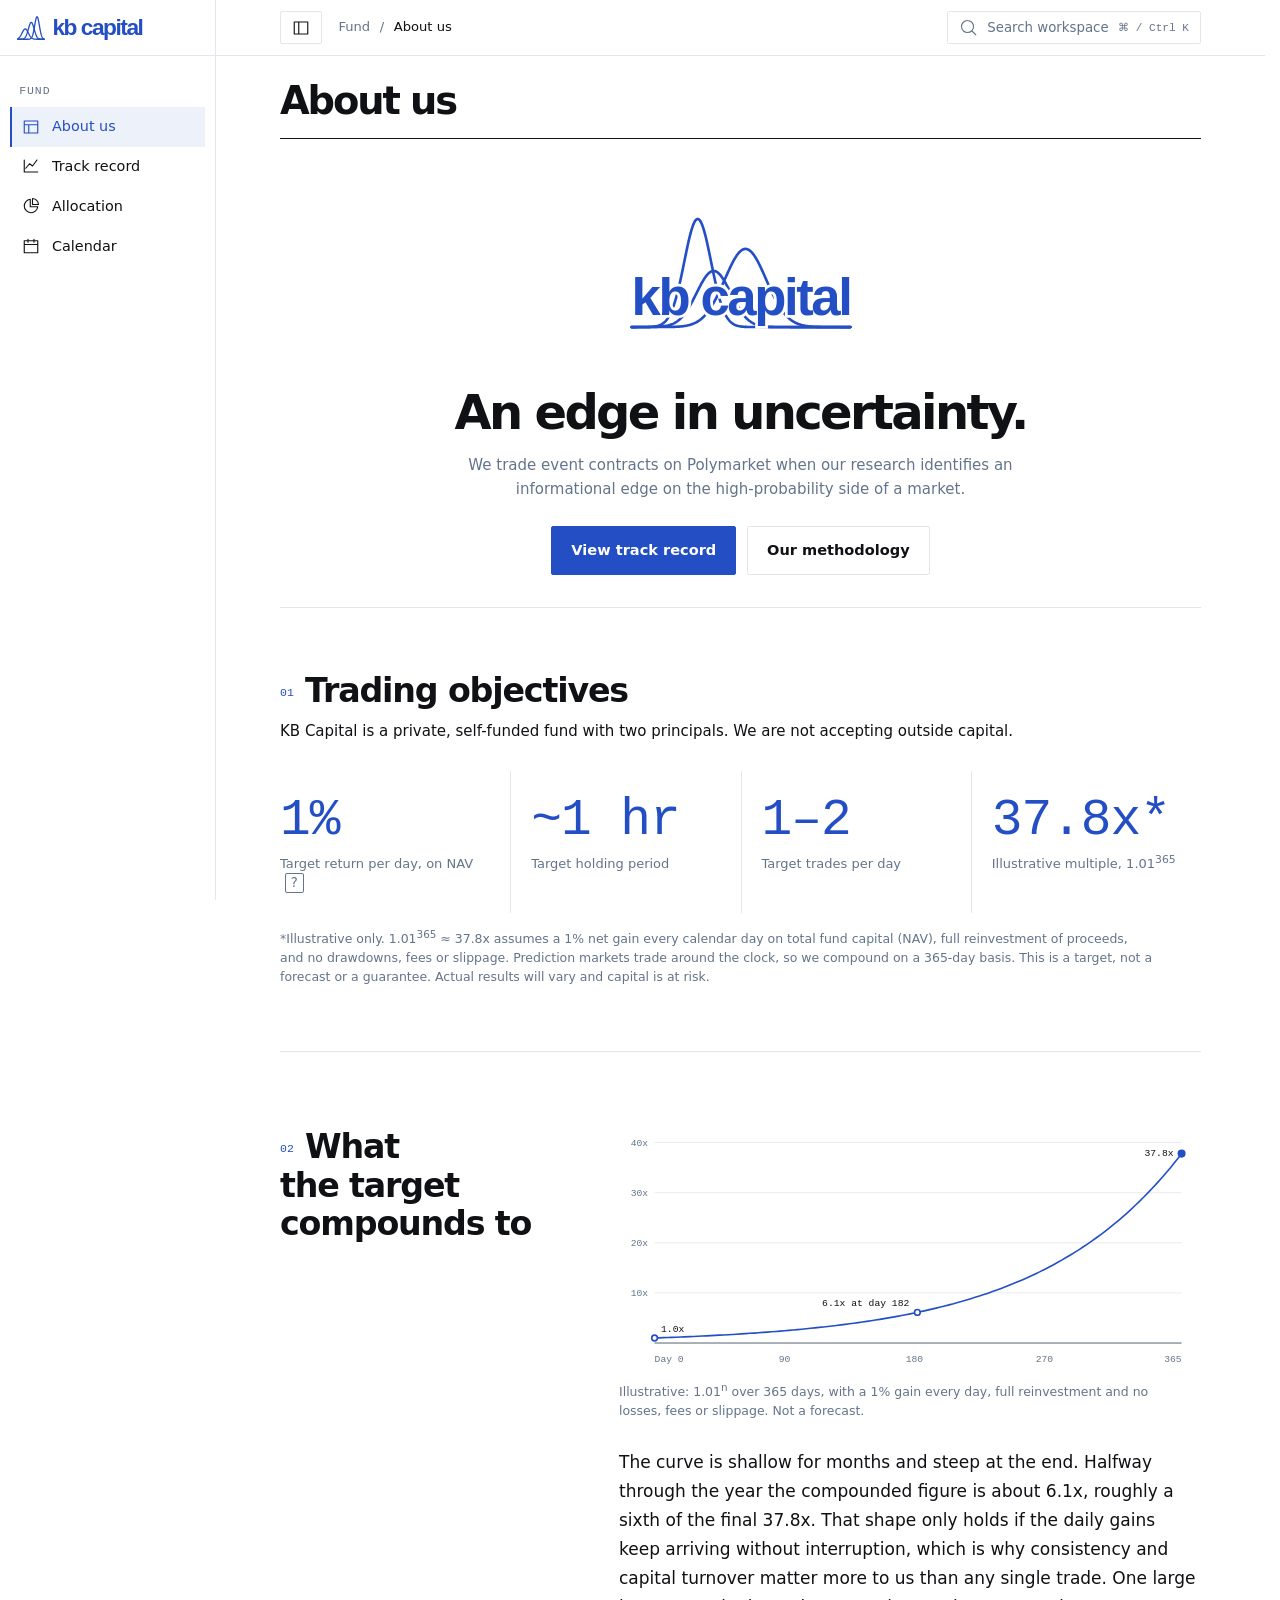
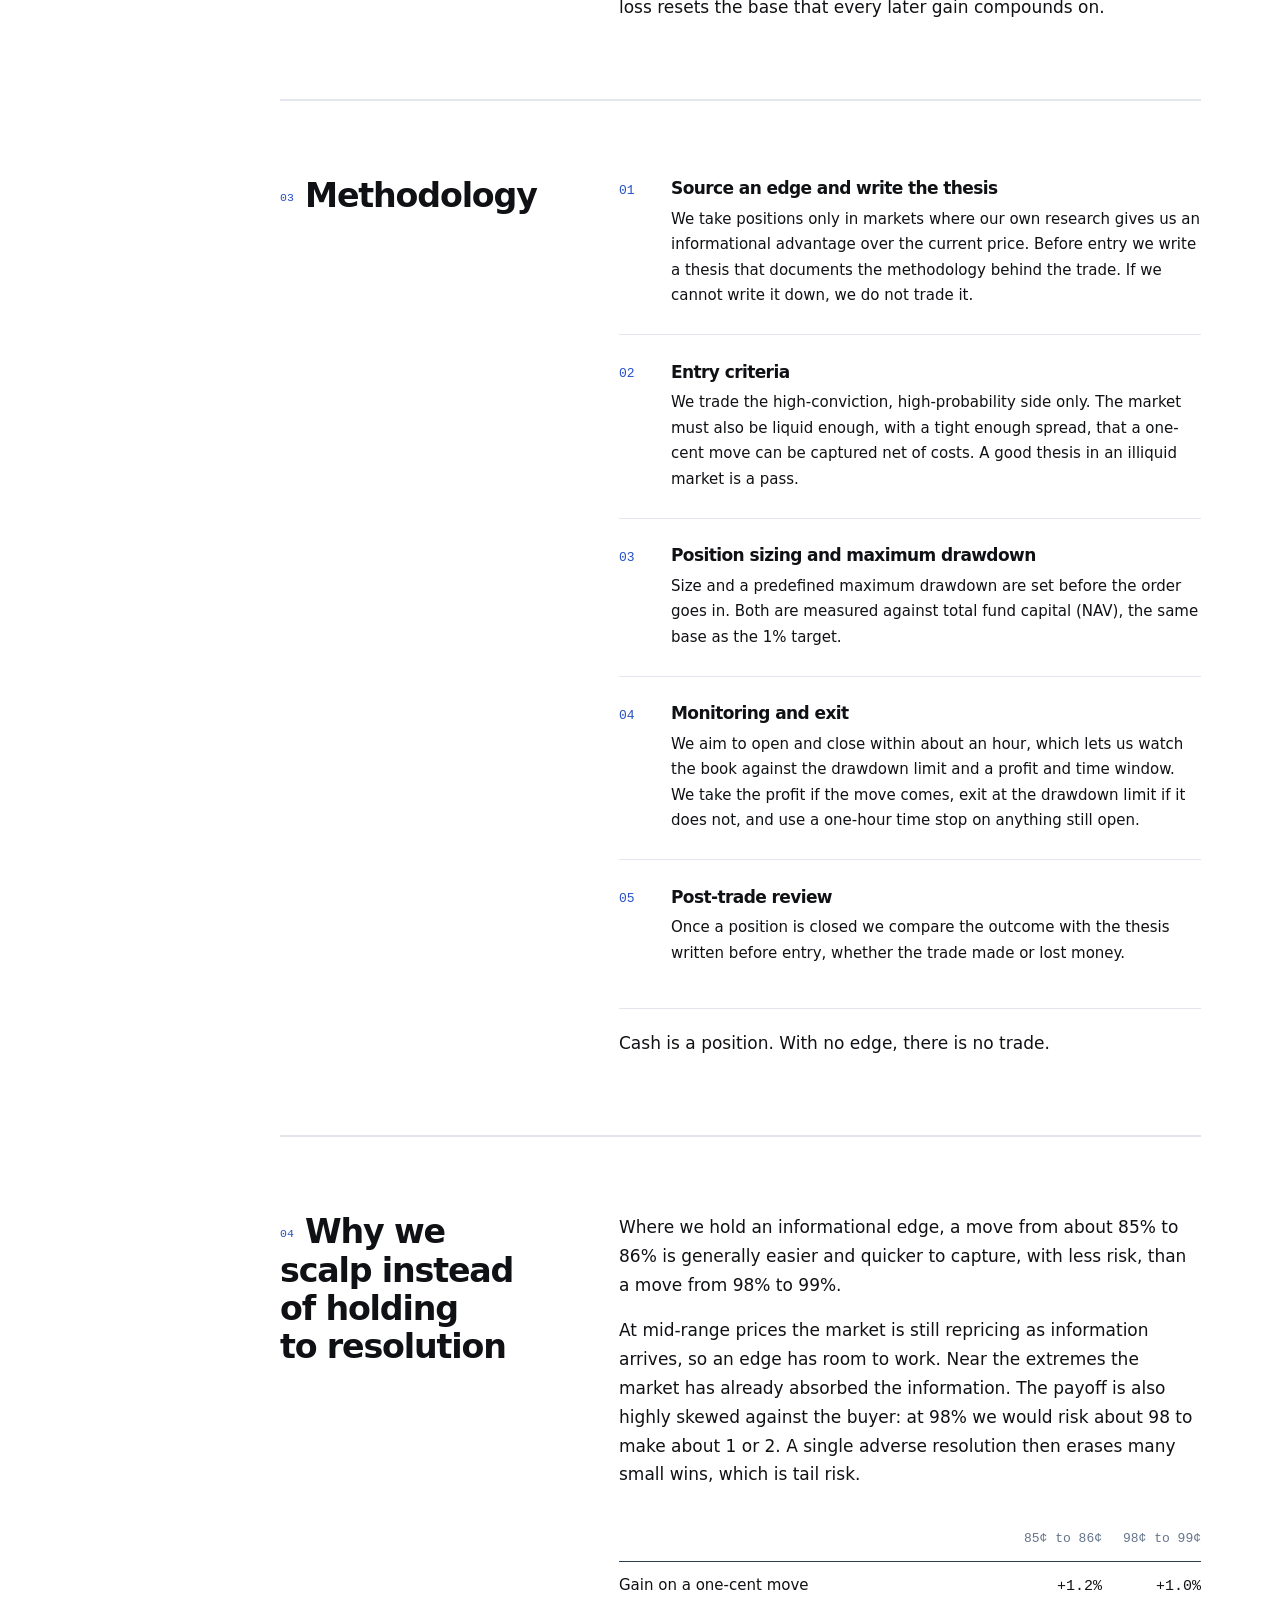
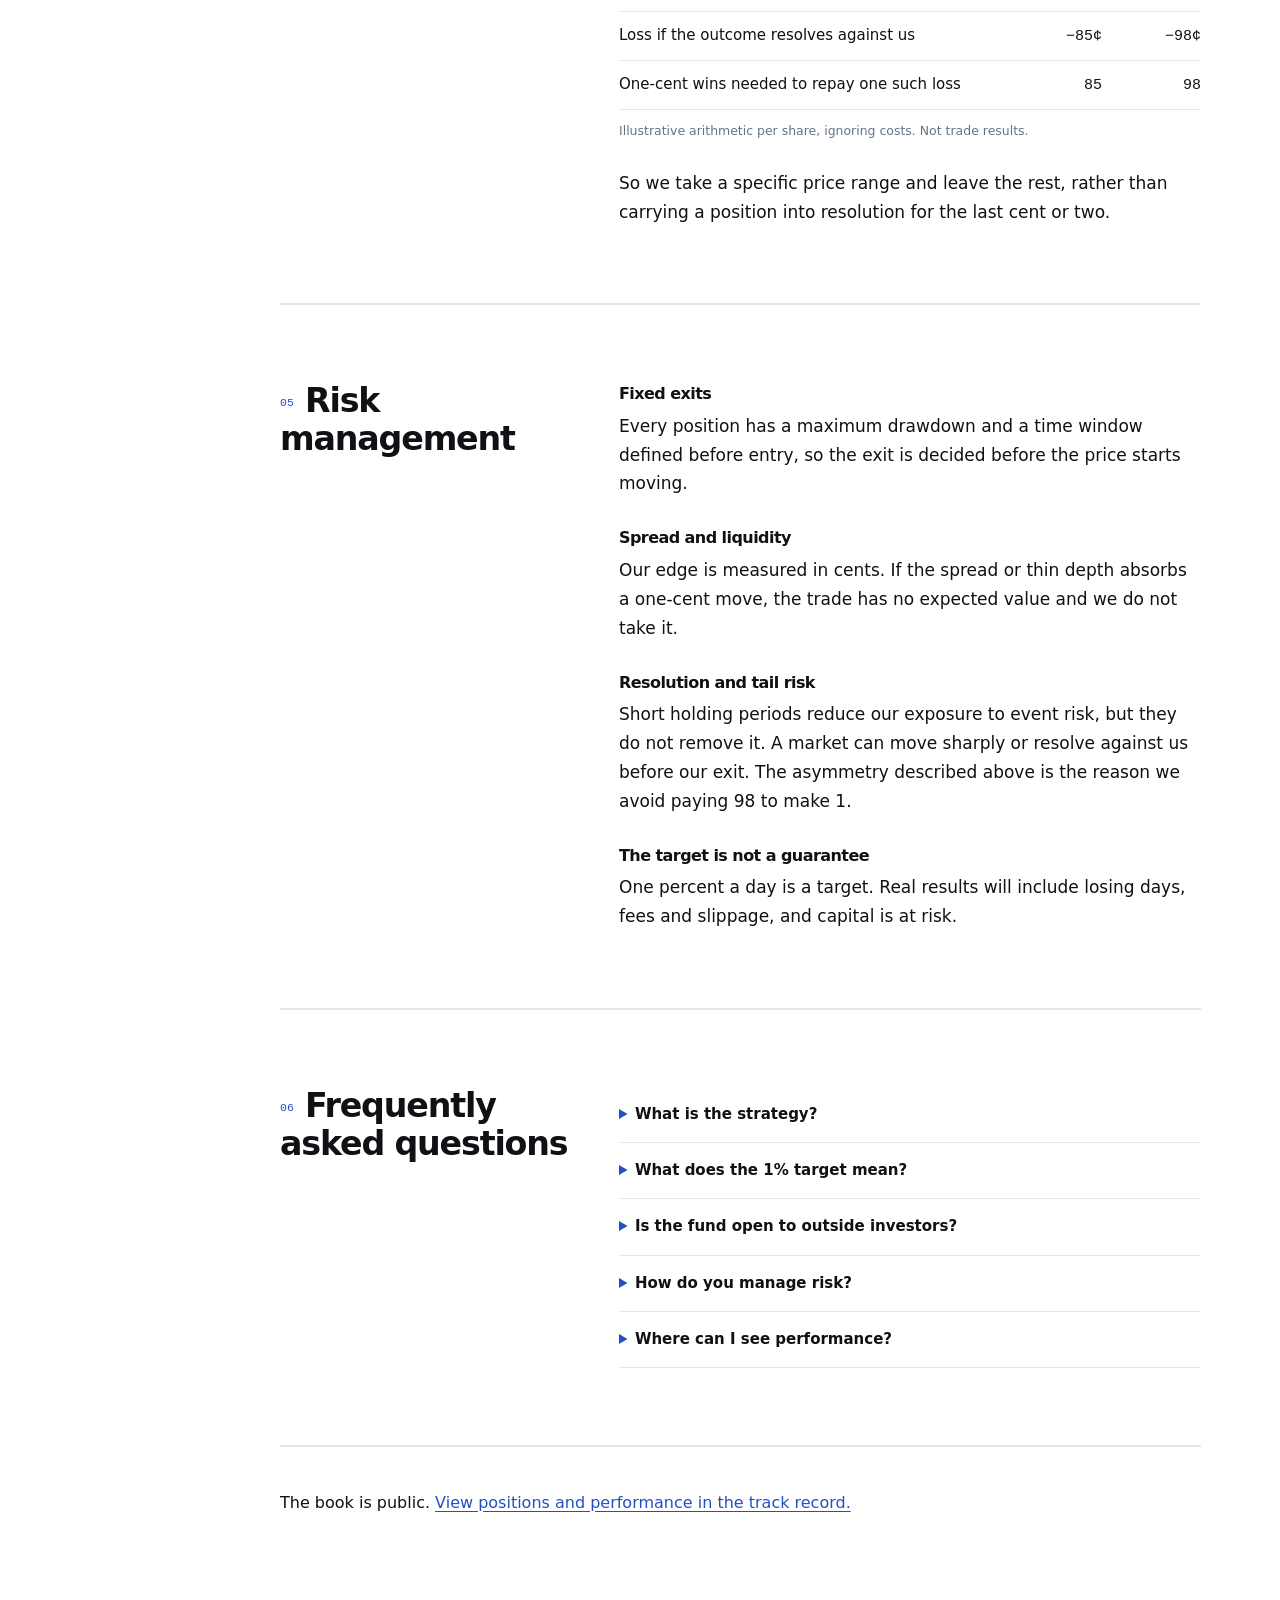
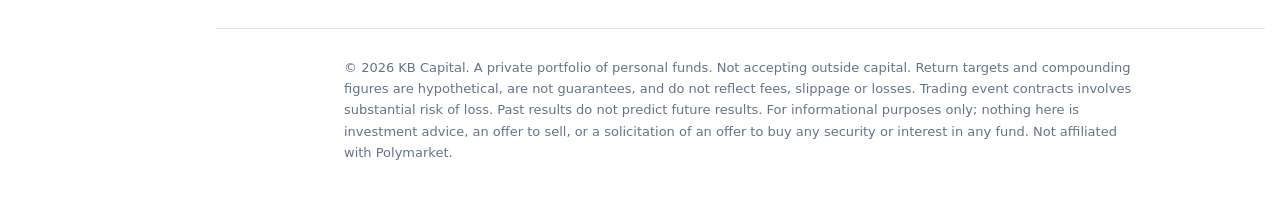
==== commit cf6d436f: "Serve the shared workspace publicly on GitHub Pages" ====
--- a/index.html
+++ b/index.html
@@ -1,45 +1,29 @@
-<!doctype html>
-<html lang="en">
-<head>
-  <meta charset="utf-8">
-  <meta name="viewport" content="width=device-width, initial-scale=1, viewport-fit=cover">
-  <title>KB Capital | Private event-contract fund</title>
-  <meta name="description" content="KB Capital is a private, self-funded fund trading event contracts on Polymarket, only where its own research gives it an informational edge.">
-  <meta http-equiv="Content-Security-Policy" content="default-src 'none'; script-src 'self'; style-src 'self' https://fonts.googleapis.com; font-src https://fonts.gstatic.com; img-src 'self' data:; base-uri 'none'; form-action 'none'">
-  <meta name="referrer" content="no-referrer">
-  <meta name="color-scheme" content="light">
-  <meta name="theme-color" content="#FFFFFF">
-  <meta property="og:title" content="KB Capital | Private event-contract fund">
-  <meta property="og:image" content="https://kbcap.fund/favicon.png">
-  <meta property="og:description" content="A private, self-funded fund trading event contracts on Polymarket, only where its own research gives it an informational edge.">
-  <link rel="canonical" href="https://kbcap.fund/">
-  <link rel="icon" type="image/svg+xml" href="/gaussian.svg">
-  <link rel="apple-touch-icon" href="/favicon.png">
-  <link rel="preconnect" href="https://fonts.googleapis.com">
-  <link rel="preconnect" href="https://fonts.gstatic.com" crossorigin>
-  <link href="https://fonts.googleapis.com/css2?family=IBM+Plex+Mono:wght@400;500;600&amp;family=Inter:wght@400;500;600;700&amp;display=swap" rel="stylesheet">
-  <link rel="stylesheet" href="/about.css?v=6">
-  <script src="/gaussian.js" defer></script>
-  <link rel="stylesheet" href="/brand.css">
-  <script src="/brand.js" defer></script>
-  <script src="/terminal.js?v=1" defer></script>
-</head>
-<body>
-  <a class="skip" href="#main-content">Skip to content</a>
-  <header class="mast"><div class="mast-inner"><a class="wordmark" href="/"><kb-gaussian compact aria-hidden="true"><img src="/gaussian.svg" width="32" height="32" alt=""></kb-gaussian>kb capital</a>
-    <button type="button" class="menu" aria-controls="primary-nav" aria-expanded="false" hidden>Menu</button>
-    <nav id="primary-nav" aria-label="Primary navigation">
-        <a href="/" aria-current="page">About us</a>
-        <a href="/predictions/">Track record</a>
-        <a href="/allocation/">Allocation</a>
-        <a href="/calendar/">Calendar</a>
-      </nav>
-  </div></header>
-  <main id="main-content">
+
+<!doctype html><html lang="en"><head>
+<meta charset="utf-8"><meta name="viewport" content="width=device-width, initial-scale=1">
+<meta name="referrer" content="no-referrer">
+<meta http-equiv="Content-Security-Policy" content="default-src 'none'; script-src 'self'; style-src 'self' https://fonts.googleapis.com; font-src https://fonts.gstatic.com; img-src 'self' data: https://polymarket-upload.s3.us-east-2.amazonaws.com; connect-src 'self' https://gamma-api.polymarket.com https://data-api.polymarket.com https://clob.polymarket.com https://polygon.drpc.org https://1rpc.io https://polygon-bor-rpc.publicnode.com; base-uri 'none'; form-action 'none'">
+<title>About us · KB Capital</title><link rel="icon" href="/gaussian.svg">
+<link rel="stylesheet" href="https://fonts.googleapis.com/css2?family=IBM+Plex+Mono:wght@400;500;600&amp;family=Inter:wght@400;500;600;700&amp;display=swap">
+<link rel="stylesheet" href="/about.css">
+<link rel="stylesheet" href="/brand.css"><link rel="stylesheet" href="/workspace.css">
+<script defer src="/brand.js"></script><script defer src="/terminal.js"></script>
+<script defer src="/gaussian.js"></script>
+</head><body class="about workspace">
+<a class="skip" href="#main-content">Skip to content</a>
+<aside id="sidebar"><a class="wordmark" href="/" aria-label="KB Capital"><img width="30" height="30" src="/gaussian.svg" alt=""><span>kb capital</span></a>
+<nav aria-label="Workspace pages"><h2>Fund</h2><a data-category="Fund" href="/" title="About us" aria-label="About us" aria-current="page"><svg aria-hidden="true" width="18" height="18" viewBox="0 0 24 24" fill="none" stroke="currentColor" stroke-width="1.5" stroke-linecap="round" stroke-linejoin="round"><path d="M3 4h18v16H3z M3 9h18 M9 9v11"/></svg><span>About us</span></a><a data-category="Fund" href="/predictions/" title="Track record" aria-label="Track record" ><svg aria-hidden="true" width="18" height="18" viewBox="0 0 24 24" fill="none" stroke="currentColor" stroke-width="1.5" stroke-linecap="round" stroke-linejoin="round"><path d="M3 4v16h18 M5 15l5-6 4 3 6-8"/></svg><span>Track record</span></a><a data-category="Fund" href="/allocation/" title="Allocation" aria-label="Allocation" ><svg aria-hidden="true" width="18" height="18" viewBox="0 0 24 24" fill="none" stroke="currentColor" stroke-width="1.5" stroke-linecap="round" stroke-linejoin="round"><path d="M11 3a9 9 0 1 0 10 10H11z M14 2v8h8a9 9 0 0 0-8-8"/></svg><span>Allocation</span></a><a data-category="Fund" href="/calendar/" title="Calendar" aria-label="Calendar" ><svg aria-hidden="true" width="18" height="18" viewBox="0 0 24 24" fill="none" stroke="currentColor" stroke-width="1.5" stroke-linecap="round" stroke-linejoin="round"><path d="M3 5h18v16H3z M3 10h18 M8 3v4 M16 3v4"/></svg><span>Calendar</span></a></nav>
+</aside>
+<div class="work-area"><div class="workspace-bar">
+<button class="icon-control" id="toggle-sidebar" aria-label="Toggle sidebar" aria-controls="sidebar" aria-expanded="true"><svg aria-hidden="true" width="18" height="18" viewBox="0 0 24 24" fill="none" stroke="currentColor" stroke-width="1.5" stroke-linecap="round" stroke-linejoin="round"><path d="M3 4h18v16H3z M9 4v16"/></svg></button>
+<nav class="breadcrumbs" aria-label="Breadcrumb"><span>Fund</span><span aria-hidden="true"> / </span><strong aria-current="page">About us</strong></nav>
+<button id="open-search" class="search-control" aria-label="Search workspace"><svg aria-hidden="true" width="18" height="18" viewBox="0 0 24 24" fill="none" stroke="currentColor" stroke-width="1.5" stroke-linecap="round" stroke-linejoin="round"><path d="M16 16l5 5 M18 10a8 8 0 1 1-16 0 8 8 0 0 1 16 0"/></svg><span>Search workspace</span><kbd>⌘ / Ctrl K</kbd></button></div>
+<main id="main-content" class="workspace-grid" tabindex="-1"><header class="page-header"><h1>About us</h1></header>
+
     <section class="hero" aria-labelledby="h-hero">
       <div class="wrap hero-in">
         <div class="plot"><kb-gaussian role="img" aria-label="KB Capital"></kb-gaussian></div>
-        <h1 id="h-hero">An edge in uncertainty.</h1>
+        <h2 id="h-hero">An edge in uncertainty.</h2>
         <p class="lede">We trade event contracts on Polymarket when our research identifies an informational edge on the high-probability side of a market.</p>
         <div class="actions"><a href="/predictions/">View track record</a><a href="#process">Our methodology</a></div>
       </div>
@@ -48,7 +32,7 @@
     <!-- Key figures -->
     <section class="figures" aria-label="Key figures">
       <div class="wrap">
-        <h2>Trading objectives</h2>
+        <h2 class="section-title">Trading objectives</h2>
         <p>KB Capital is a private, self-funded fund with two principals. We are not accepting outside capital.</p>
         <dl class="figs">
           <div><dt>Target return per day, on NAV<span class="metric-help"><button type="button" aria-expanded="false" aria-label="Explain Target return per day, on NAV" data-help="The target is measured against the entire opening portfolio, including undeployed cash.">?</button></span></dt><dd>1%</dd></div>
@@ -63,7 +47,7 @@
     <!-- Compounding curve -->
     <section class="sec sec-tight" aria-labelledby="h-curve">
       <div class="wrap sec-in">
-        <h2 id="h-curve">What the target compounds to</h2>
+        <h2 class="section-title" id="h-curve">What the target compounds to</h2>
         <div class="sec-body">
           <figure class="chart">
 <svg class="curve cw" viewBox="0 0 720 300" role="img" aria-labelledby="cw-t cw-d" focusable="false">
@@ -136,7 +120,7 @@
     <!-- Process -->
     <section class="sec" id="process" aria-labelledby="h-process">
       <div class="wrap sec-in">
-        <h2 id="h-process">Methodology</h2>
+        <h2 class="section-title" id="h-process">Methodology</h2>
         <div class="sec-body">
           <ol class="process">
             <li>
@@ -186,7 +170,7 @@
     <!-- Principle -->
     <section class="sec sec-wide" id="principle" aria-labelledby="h-principle">
       <div class="wrap sec-in">
-        <h2 id="h-principle">Why we scalp instead of holding to resolution</h2>
+        <h2 class="section-title" id="h-principle">Why we scalp instead of holding to resolution</h2>
         <div class="sec-body">
           <p class="prose">Where we hold an informational edge, a move from about 85% to 86% is generally easier and quicker to capture, with less risk, than a move from 98% to 99%.</p>
           <p class="prose">At mid-range prices the market is still repricing as information arrives, so an edge has room to work. Near the extremes the market has already absorbed the information. The payoff is also highly skewed against the buyer: at 98% we would risk about 98 to make about 1 or 2. A single adverse resolution then erases many small wins, which is tail risk.</p>
@@ -209,7 +193,7 @@
     <!-- Risk -->
     <section class="sec" id="risk" aria-labelledby="h-risk">
       <div class="wrap sec-in">
-        <h2 id="h-risk">Risk management</h2>
+        <h2 class="section-title" id="h-risk">Risk management</h2>
         <div class="sec-body prose">
           <h3>Fixed exits</h3>
           <p>Every position has a maximum drawdown and a time window defined before entry, so the exit is decided before the price starts moving.</p>
@@ -226,7 +210,7 @@
     <!-- FAQ -->
     <section class="sec" id="faq" aria-labelledby="h-faq">
       <div class="wrap sec-in">
-        <h2 id="h-faq">Frequently asked questions</h2>
+        <h2 class="section-title" id="h-faq">Frequently asked questions</h2>
         <div class="sec-body">
           <div class="qa">
             <details><summary>What is the strategy?</summary><p>We trade event contracts on Polymarket, on the high-probability side of markets where our research gives us an edge. We aim for one to two trades a day, each opened and closed within about an hour.</p></details>
@@ -245,18 +229,11 @@
         <p>The book is public. <a href="/predictions/">View positions and performance in the track record.</a></p>
       </div>
     </section>
-  </main>
-
-  <footer class="site-footer">
+  </main><footer class="site-footer">
     <div class="wrap">
-      <div class="footer-nav"><a class="wordmark" href="/"><img src="/gaussian.svg" width="32" height="32" alt="">kb capital</a><nav aria-label="Footer navigation">
-        <a href="/" aria-current="page">About us</a>
-        <a href="/predictions/">Track record</a>
-        <a href="/allocation/">Allocation</a>
-        <a href="/calendar/">Calendar</a>
-      </nav></div>
+
       <p>&copy; 2026 KB Capital. A private portfolio of personal funds. Not accepting outside capital. Return targets and compounding figures are hypothetical, are not guarantees, and do not reflect fees, slippage or losses. Trading event contracts involves substantial risk of loss. Past results do not predict future results. For informational purposes only; nothing here is investment advice, an offer to sell, or a solicitation of an offer to buy any security or interest in any fund. Not affiliated with Polymarket.</p>
     </div>
-  </footer>
-</body>
-</html>
+  </footer></div>
+<dialog id="workspace-search" aria-labelledby="search-label"><header><label id="search-label" for="workspace-query">Search workspace</label><button type="button" class="ui-button" id="close-search">Close</button></header><input type="search" id="workspace-query" placeholder="Search pages" autocomplete="off"><div id="search-results" aria-live="polite"></div></dialog>
+</body></html>
--- a/brand.css
+++ b/brand.css
@@ -1,29 +1,3 @@
-:root, body.record {
-  color-scheme: light;
-  --accent: #244FC4;
-  --text: #101114;
-  --muted: #64748B;
-  --surface: #EDF1FA;
-  --bg: #FFFFFF;
-  --green: #11643e;
-  --red: #a02731;
-  --border: #E3E7ED;
-  --body: var(--text);
-  --panel: var(--bg);
-  --blue: var(--accent);
-  --blue-hover: var(--accent);
-  --text-2: var(--muted);
-  --soft: var(--surface);
-  --hover: var(--surface);
-  --seg: var(--surface);
-  --sans: Inter, system-ui, sans-serif;
-  --mono: "IBM Plex Mono", ui-monospace, monospace;
-  --report-width: 1280px;
-  --report-gutter: clamp(1.25rem, 5vw, 4rem);
-  --r: 4px;
-  --space: 1rem;
-  --transition: 160ms ease;
-}
 html {scrollbar-gutter:stable;font-size:100%;scroll-padding-top:6rem}
 body {font:400 1rem/1.6 var(--sans);background:var(--bg);color:var(--text)}
 .wrap,.mast-inner,.foot {width:100%;max-width:var(--report-width);margin-inline:auto;padding-inline:var(--report-gutter)}
--- a/workspace.css
+++ b/workspace.css
@@ -0,0 +1,86 @@
+:root, body.record {
+  color-scheme: light;
+  --accent: #244FC4;
+  --text: #101114;
+  --muted: #64748B;
+  --surface: #EDF1FA;
+  --bg: #FFFFFF;
+  --green: #11643e;
+  --red: #a02731;
+  --border: #E3E7ED;
+  --body: var(--text);
+  --panel: var(--bg);
+  --blue: var(--accent);
+  --blue-hover: var(--accent);
+  --text-2: var(--muted);
+  --soft: var(--surface);
+  --hover: var(--surface);
+  --seg: var(--surface);
+  --sans: Inter, system-ui, sans-serif;
+  --mono: "IBM Plex Mono", ui-monospace, monospace;
+  --report-width: 1280px;
+  --report-gutter: clamp(1.25rem, 5vw, 4rem);
+  --r: 2px;
+  --space: 1rem;
+  --transition: 160ms ease;
+}
+:root {--sidebar-width:216px;--rail-width:64px;--bar-height:56px;--mobile:0;--space-1:.25rem;--space-2:.5rem;--space-3:.75rem;--space-4:1rem;--space-6:1.5rem;--space-8:2rem;--line:1px solid var(--border);--r:2px}
+/* Shared shell geometry. The JS controller reads --mobile from this stylesheet. */
+
+.workspace {margin:0;display:block;min-height:100vh;font:400 .9375rem/1.55 var(--sans);counter-reset:section}
+.workspace *, .workspace *::before,.workspace *::after {box-sizing:border-box}
+.workspace.rail {--sidebar-width:var(--rail-width)}
+#sidebar {position:fixed;inset:0 auto 0 0;width:var(--sidebar-width);background:var(--bg);border-right:var(--line);z-index:21;overflow:auto}
+#sidebar .wordmark {height:var(--bar-height);width:100%;padding-inline:1rem;border-bottom:var(--line);align-items:center}
+#sidebar nav {padding:1.75rem .6rem}
+#sidebar h2 {font:500 .72rem var(--mono);text-transform:uppercase;letter-spacing:.08em;color:var(--muted);margin:0 .6rem .6rem}
+#sidebar nav a {display:flex;align-items:center;gap:.75rem;padding:.55rem .65rem;border-left:2px solid transparent;text-decoration:none;color:var(--text);font-size:.9rem}
+#sidebar nav a:hover,.search-control:hover,.ui-button:hover {background:var(--surface)}
+#sidebar nav a[aria-current] {color:var(--accent);border-color:var(--accent);background:var(--surface)}
+.rail #sidebar span,.rail #sidebar h2 {display:none}
+.work-area {margin-left:var(--sidebar-width);min-width:0}
+.workspace-bar {position:sticky;top:0;z-index:20;height:var(--bar-height);display:flex;align-items:center;gap:1rem;padding:0 var(--report-gutter);background:var(--bg);border-bottom:var(--line)}
+.workspace button,.workspace select,.workspace input {font-family:var(--sans);border-radius:var(--r)}
+.icon-control,.search-control,.ui-button {display:inline-flex;align-items:center;justify-content:center;gap:.6rem;background:white;color:var(--text);border:var(--line);padding:.4rem .7rem;cursor:pointer}
+.search-control {margin-left:auto;color:var(--muted)}
+.breadcrumbs {display:flex;gap:.6rem;color:var(--muted);font-size:.82rem}
+.breadcrumbs strong {font-weight:500;color:var(--text)}
+kbd {font:.69rem var(--mono);color:var(--muted)}
+.workspace-grid {width:100%;max-width:var(--report-width);padding:1.5rem var(--report-gutter) 3rem;margin:auto;min-width:0}
+.page-header {display:flex;align-items:center;justify-content:space-between;gap:1rem;border-bottom:1px solid var(--text);padding:0 0 1rem;margin:0 0 1.4rem}
+.page-header h1 {font:600 clamp(1.85rem,3vw,2.8rem)/1.1 var(--sans);letter-spacing:-.055em;margin:0}
+.workspace .section-title::before {counter-increment:section;content:counter(section,decimal-leading-zero);display:inline-block;color:var(--accent);font:500 .72rem var(--mono);vertical-align:middle;margin-right:.7rem;letter-spacing:0}
+.workspace .section-title {font-weight:600}
+.workspace .panel,.workspace .toolbar,.workspace .figs,.workspace .exchange-band dl {background:white;border:0;border-radius:0;box-shadow:none}
+.workspace .panel {border-top:var(--line);padding:1rem 0}
+.workspace .top-grid,.workspace .allocation-grid {gap:1.5rem}
+.workspace .metric-grid {display:grid;grid-template-columns:repeat(auto-fit,minmax(7rem,1fr));gap:1rem;border-block:var(--line);padding-block:1rem}
+.metric-grid dt {font-size:.78rem;color:var(--muted)}.metric-grid dd {margin:0;font:500 1.2rem var(--mono)}
+.workspace .top-grid>.panel+.panel,.workspace .allocation-grid>.panel+.panel {border-left:var(--line);padding-left:1.5rem}
+.workspace .workspace-grid .wrap {padding-inline:0}
+.workspace .figures {background:white;border-top:var(--line)}
+.workspace .hero {padding:1rem 0 2rem}
+.workspace .hero #h-hero {font:600 clamp(1.8rem,4vw,3rem)/1.15 var(--sans);letter-spacing:-.055em;margin:.8rem 0}
+.workspace .plot {background:none}
+.workspace .plot::before,.workspace .plot::after {display:none}
+.workspace .hero kb-gaussian {max-width:26rem}
+.workspace .pill,.workspace .day,.workspace .thumb {border-radius:var(--r)}
+.workspace .cal-tip,.workspace .detail {box-shadow:none}
+.workspace .ui-state {padding:.65rem 0;color:var(--muted)}
+.workspace .ui-state.error {color:var(--red)}
+#workspace-search {width:min(32rem,90vw);border:1px solid var(--text);padding:1.25rem;color:var(--text)}
+#workspace-search::backdrop {background:rgb(16 17 20 / .2)}
+#workspace-search header {display:flex;align-items:center;justify-content:space-between;margin-bottom:1rem;font-weight:600}
+#workspace-query {width:100%;border:var(--line);padding:.7rem;font:inherit}
+#search-results a {display:block;padding:.65rem 0;border-bottom:var(--line);color:var(--text)}
+.workspace .foot,.workspace .site-footer {padding-inline:var(--report-gutter)}
+@media(max-width:800px){
+ .workspace {--mobile:1}
+ #sidebar {display:none;top:var(--bar-height);bottom:0}
+ .nav-open #sidebar {display:block}
+ .work-area {margin-left:0}
+ .workspace-bar {gap:.65rem}
+ .search-control span,.search-control kbd {display:none}
+ .workspace .top-grid,.workspace .allocation-grid {grid-template-columns:1fr}
+ .workspace .top-grid>.panel+.panel,.workspace .allocation-grid>.panel+.panel {border-left:0;padding-left:0}
+}
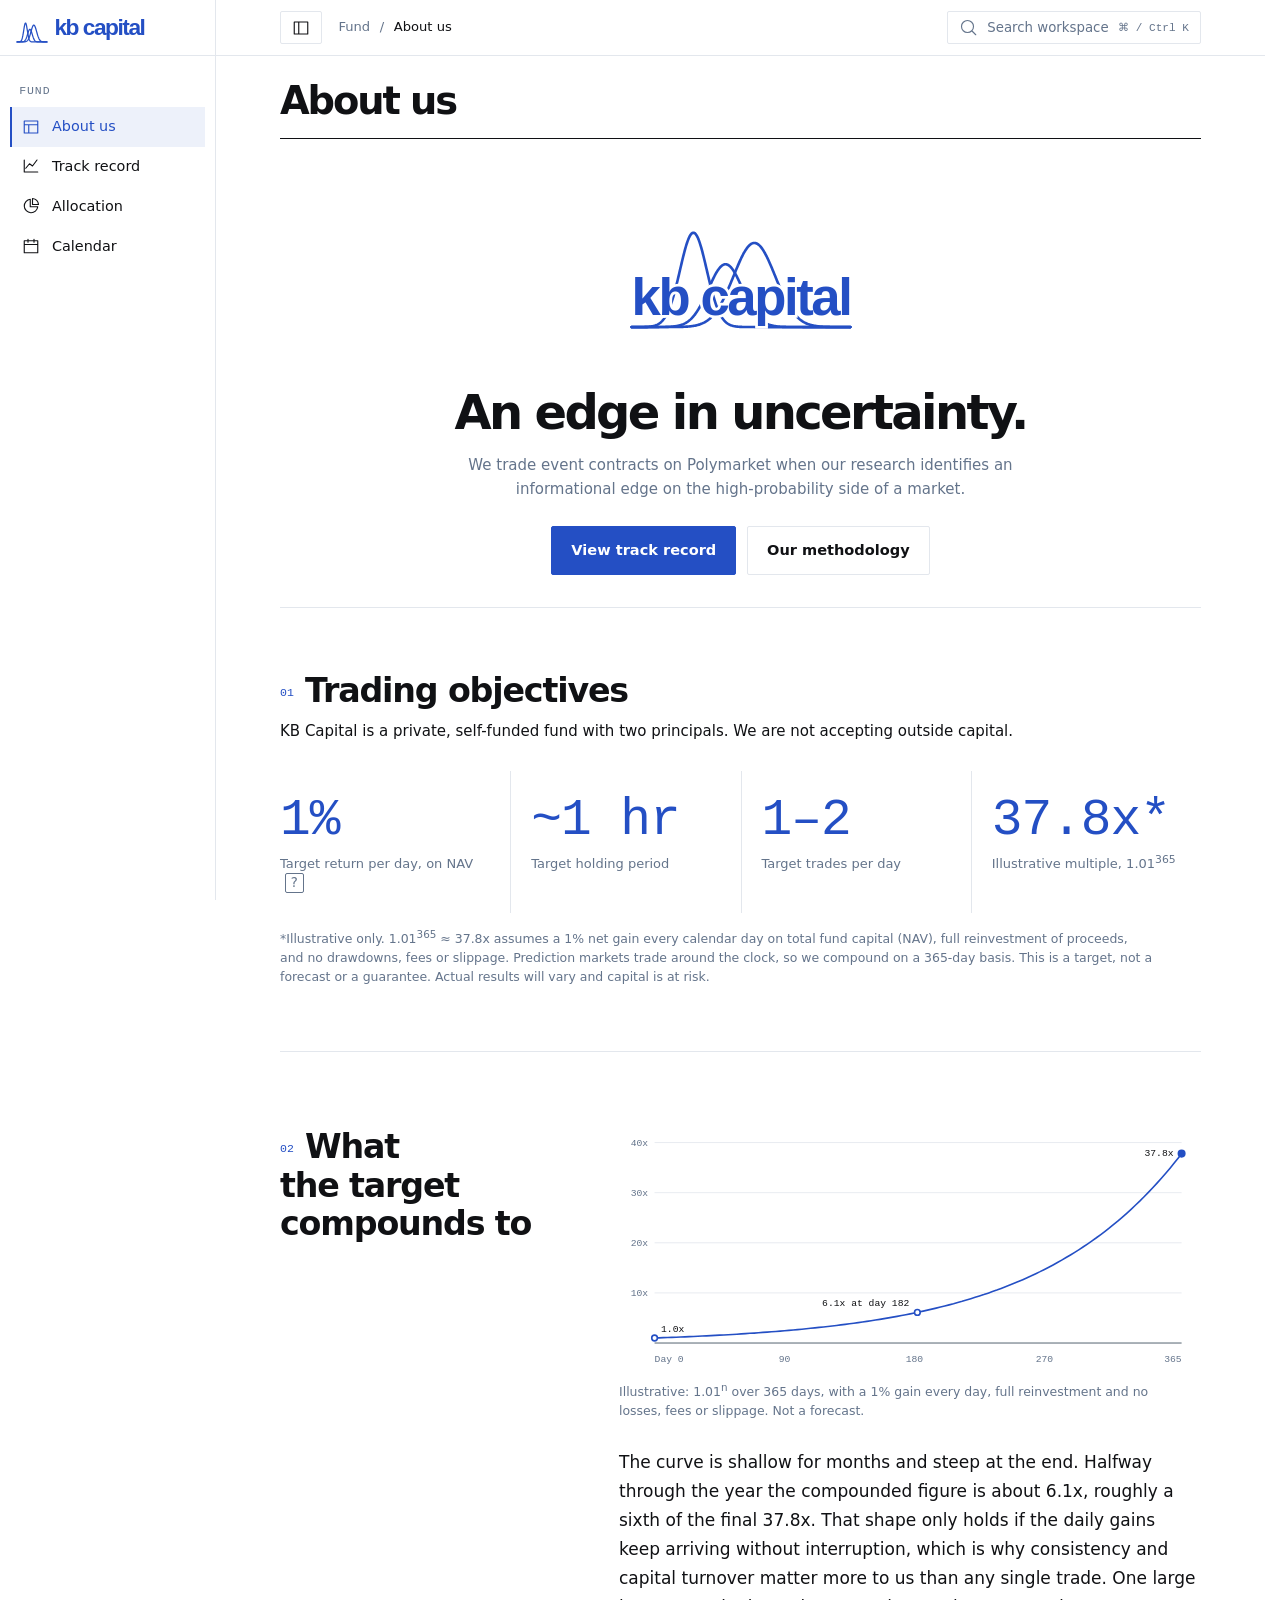
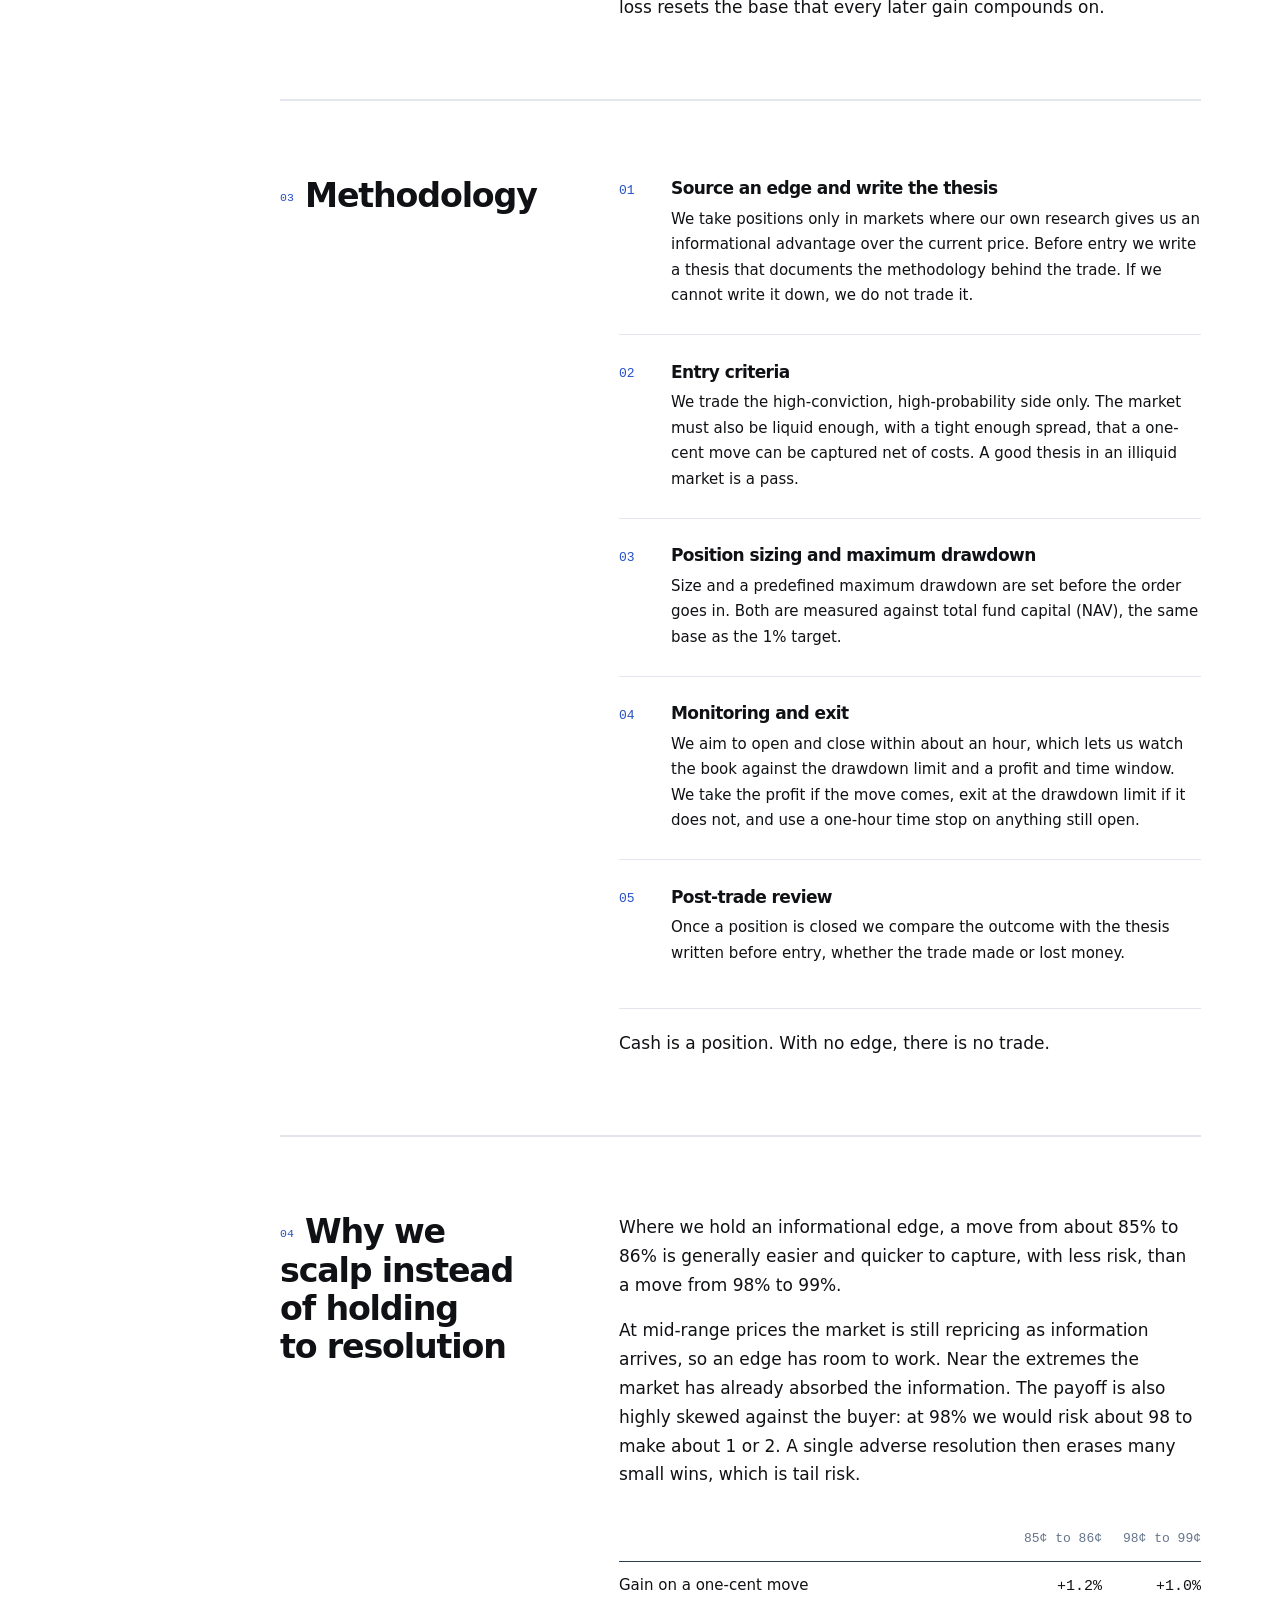
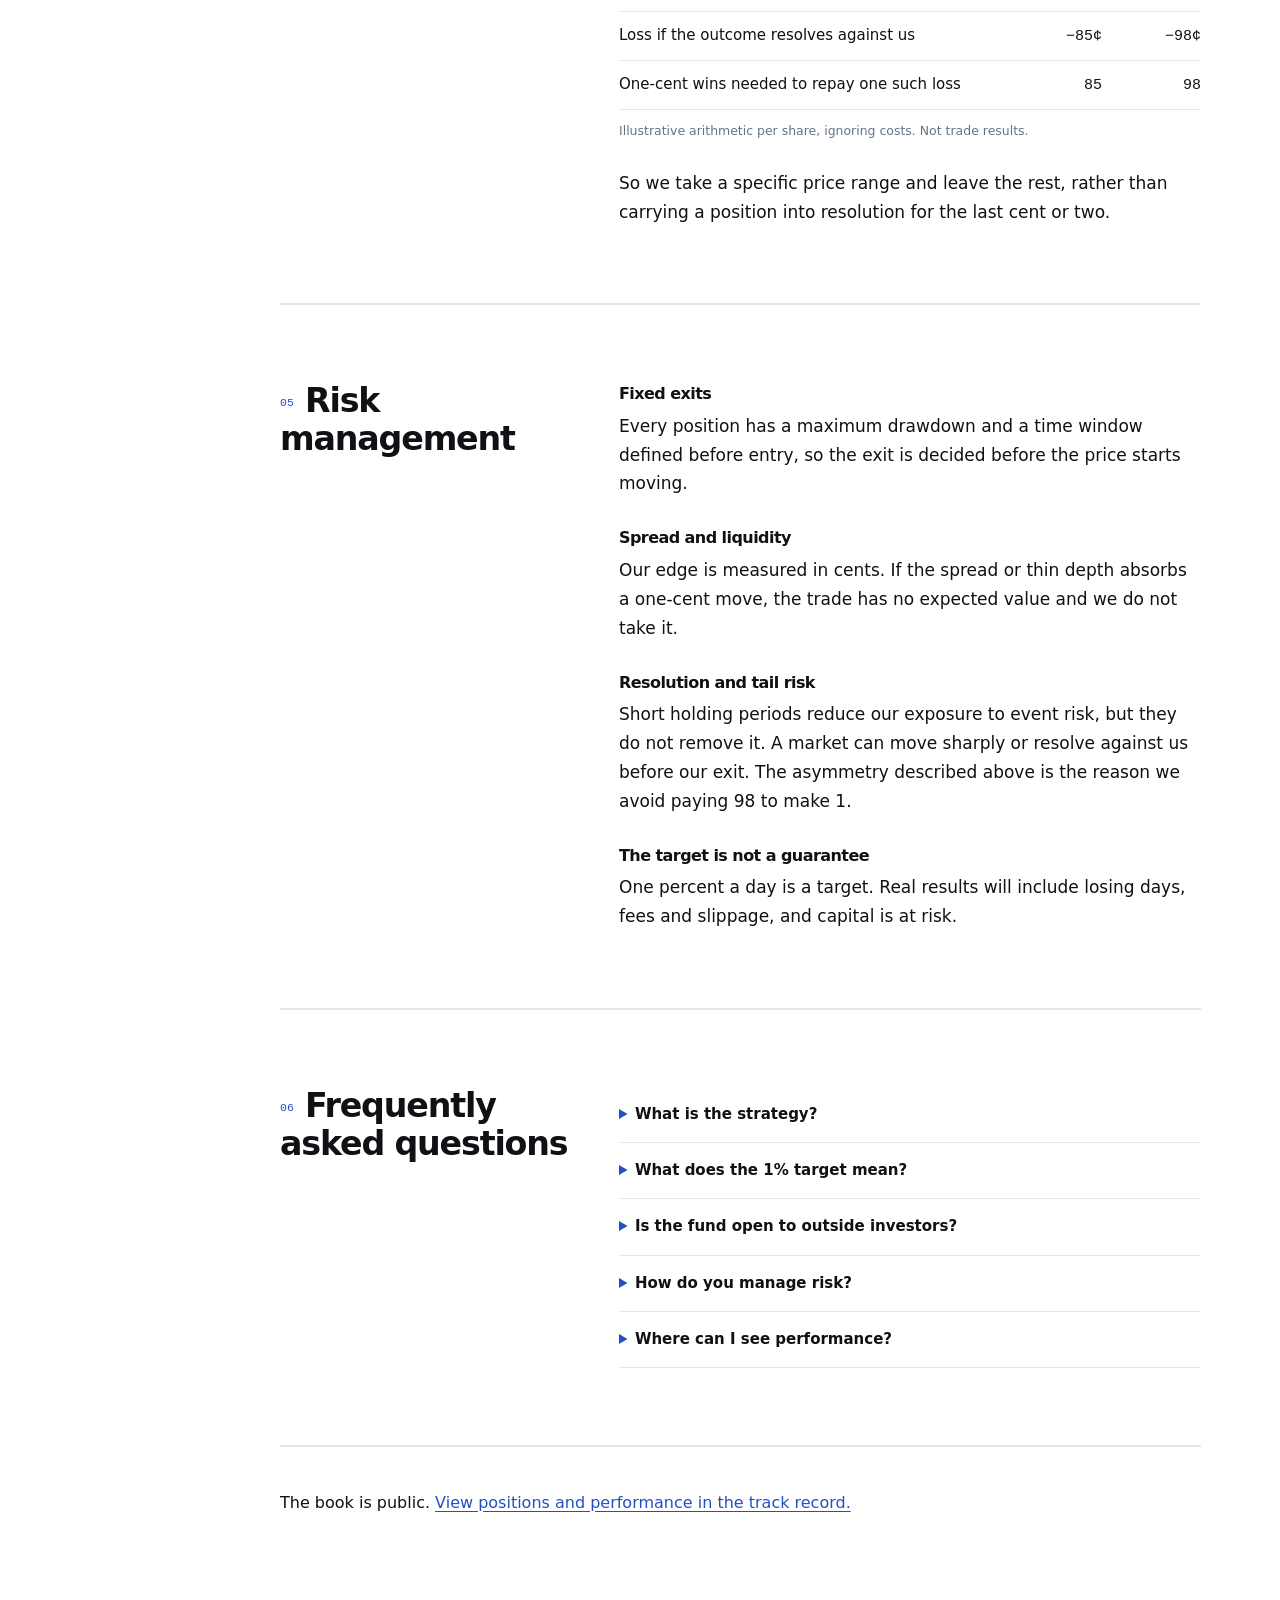
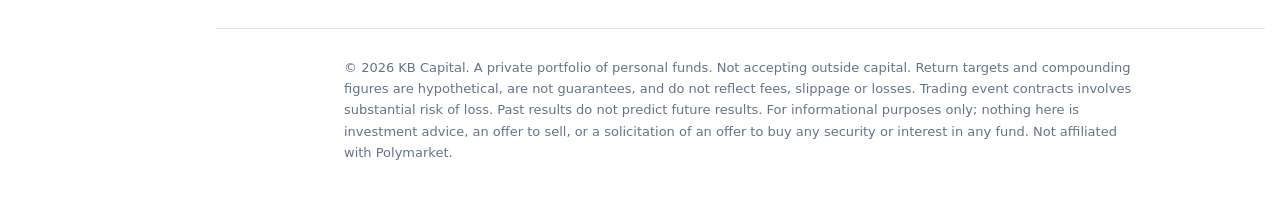
==== commit 778a8689: "Animate the Gaussian sidebar mark across the workspace" ====
--- a/index.html
+++ b/index.html
@@ -7,11 +7,11 @@
 <link rel="stylesheet" href="https://fonts.googleapis.com/css2?family=IBM+Plex+Mono:wght@400;500;600&amp;family=Inter:wght@400;500;600;700&amp;display=swap">
 <link rel="stylesheet" href="/about.css">
 <link rel="stylesheet" href="/brand.css"><link rel="stylesheet" href="/workspace.css">
-<script defer src="/brand.js"></script><script defer src="/terminal.js"></script>
-<script defer src="/gaussian.js"></script>
+<script defer src="/gaussian.js"></script><script defer src="/brand.js"></script><script defer src="/terminal.js"></script>
+
 </head><body class="about workspace">
 <a class="skip" href="#main-content">Skip to content</a>
-<aside id="sidebar"><a class="wordmark" href="/" aria-label="KB Capital"><img width="30" height="30" src="/gaussian.svg" alt=""><span>kb capital</span></a>
+<aside id="sidebar"><a class="wordmark" href="/" aria-label="KB Capital"><kb-gaussian compact aria-hidden="true"><img width="32" height="32" src="/gaussian.svg" alt=""></kb-gaussian><span>kb capital</span></a>
 <nav aria-label="Workspace pages"><h2>Fund</h2><a data-category="Fund" href="/" title="About us" aria-label="About us" aria-current="page"><svg aria-hidden="true" width="18" height="18" viewBox="0 0 24 24" fill="none" stroke="currentColor" stroke-width="1.5" stroke-linecap="round" stroke-linejoin="round"><path d="M3 4h18v16H3z M3 9h18 M9 9v11"/></svg><span>About us</span></a><a data-category="Fund" href="/predictions/" title="Track record" aria-label="Track record" ><svg aria-hidden="true" width="18" height="18" viewBox="0 0 24 24" fill="none" stroke="currentColor" stroke-width="1.5" stroke-linecap="round" stroke-linejoin="round"><path d="M3 4v16h18 M5 15l5-6 4 3 6-8"/></svg><span>Track record</span></a><a data-category="Fund" href="/allocation/" title="Allocation" aria-label="Allocation" ><svg aria-hidden="true" width="18" height="18" viewBox="0 0 24 24" fill="none" stroke="currentColor" stroke-width="1.5" stroke-linecap="round" stroke-linejoin="round"><path d="M11 3a9 9 0 1 0 10 10H11z M14 2v8h8a9 9 0 0 0-8-8"/></svg><span>Allocation</span></a><a data-category="Fund" href="/calendar/" title="Calendar" aria-label="Calendar" ><svg aria-hidden="true" width="18" height="18" viewBox="0 0 24 24" fill="none" stroke="currentColor" stroke-width="1.5" stroke-linecap="round" stroke-linejoin="round"><path d="M3 5h18v16H3z M3 10h18 M8 3v4 M16 3v4"/></svg><span>Calendar</span></a></nav>
 </aside>
 <div class="work-area"><div class="workspace-bar">
